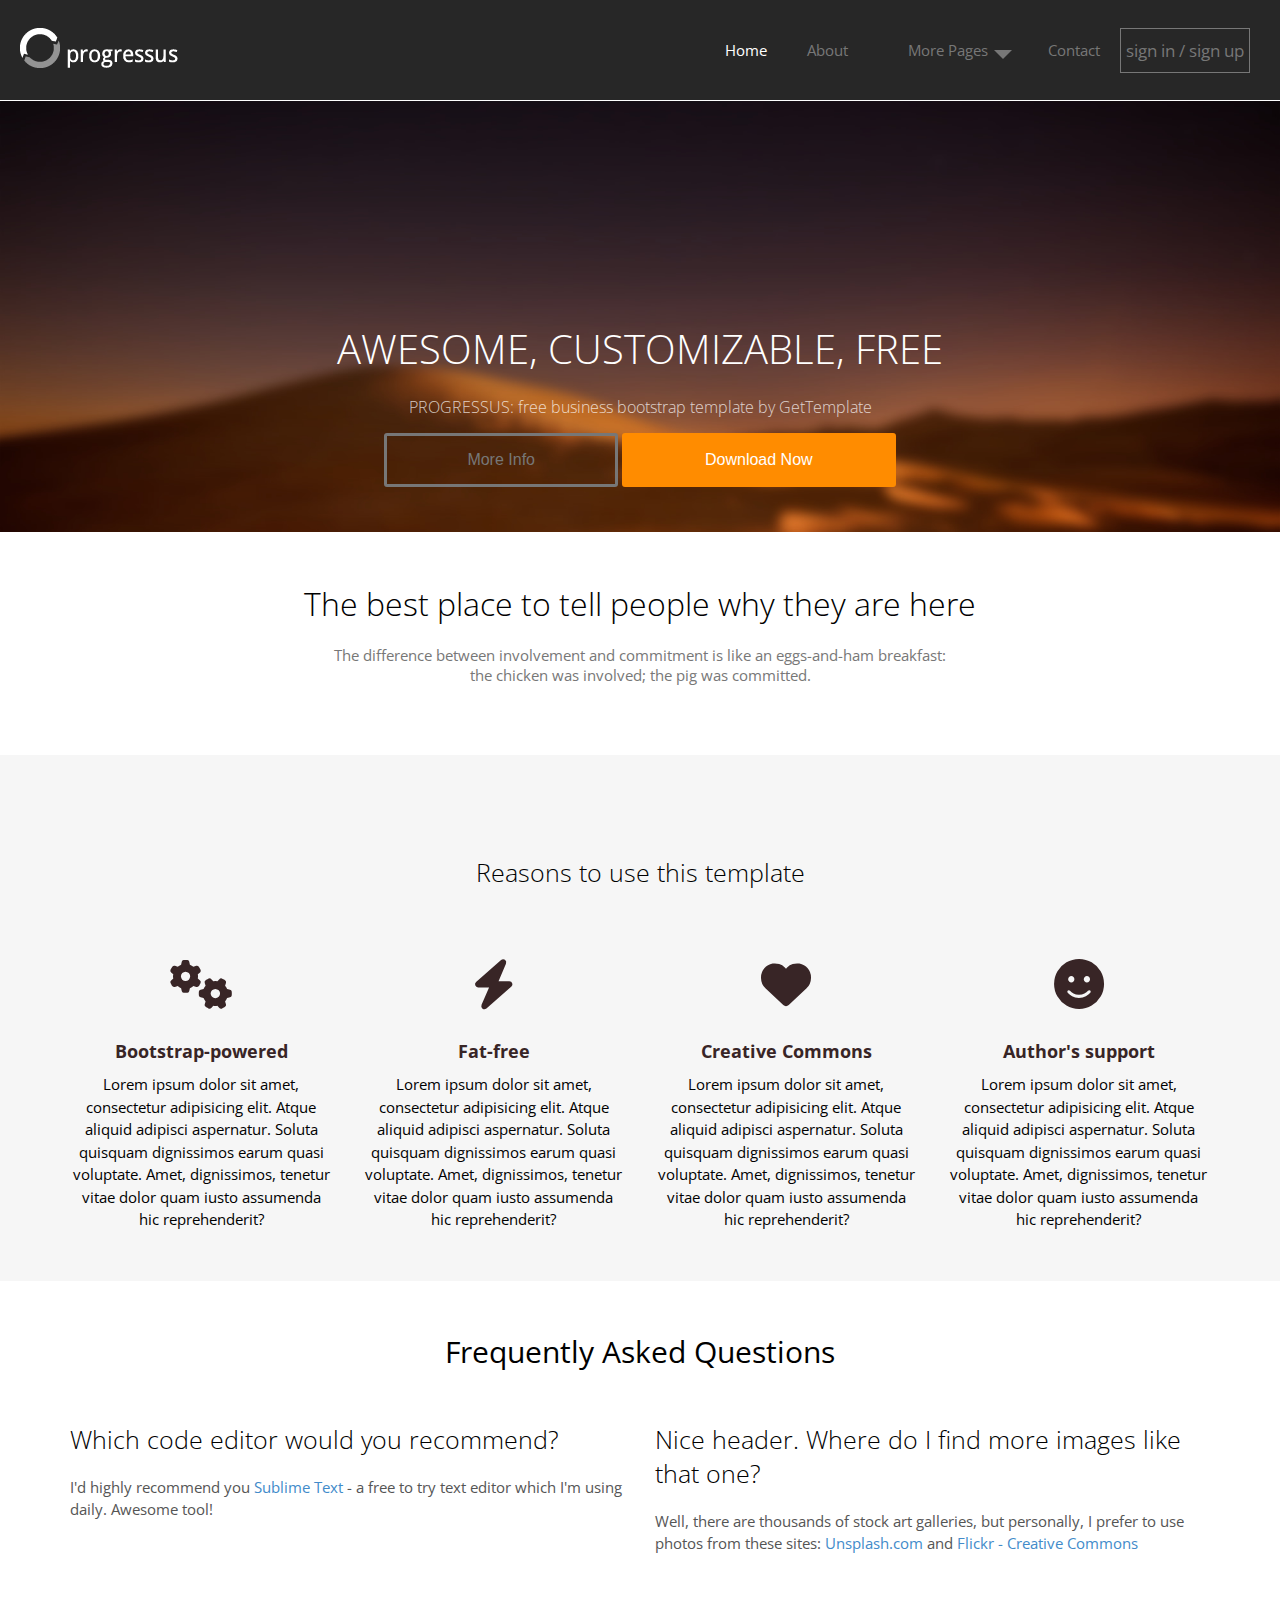
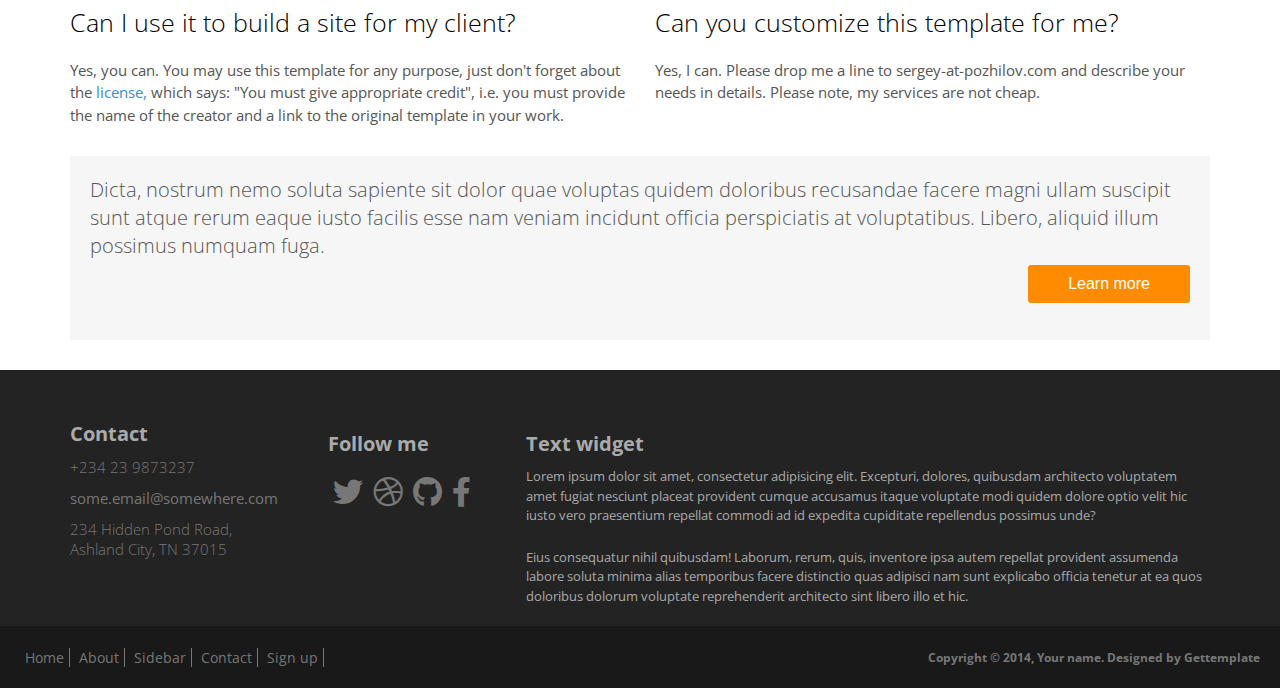
==== index.html @ 1c2b5998 "Add files via upload" ====
<!DOCTYPE html>
<html lang="en">
  <head>
    <meta charset="UTF-8" />
    <meta http-equiv="X-UA-Compatible" content="IE=edge" />
    <meta name="viewport" content="width=device-width, initial-scale=1.0" />
    <title>Progressus</title>
    <!-- css file  -->
    <link rel="stylesheet" href="css/style.css" />
    <!-- google fonts  -->
    <link rel="preconnect" href="https://fonts.googleapis.com" />
    <link rel="preconnect" href="https://fonts.gstatic.com" crossorigin />
    <link
      href="https://fonts.googleapis.com/css2?family=Montserrat:ital,wght@0,100;0,200;0,300;0,400;0,500;0,600;0,700;0,800;0,900;1,100;1,200;1,300;1,400;1,500;1,600;1,700;1,800;1,900&family=Open+Sans:ital,wght@0,300;0,400;0,500;0,600;0,700;0,800;1,300;1,400;1,500;1,600;1,700;1,800&display=swap"
      rel="stylesheet"
    />
    <!-- normalize css  -->
    <link rel="stylesheet" href="css/normaliz.css.txt" />
    <!-- all css  -->
    <link rel="stylesheet" href="css/all.css" />
    <!-- cdnj font awesome  -->
    <link
      rel="stylesheet"
      href="https://cdnjs.cloudflare.com/ajax/libs/font-awesome/6.1.2/css/all.min.css"
      integrity="sha512-1sCRPdkRXhBV2PBLUdRb4tMg1w2YPf37qatUFeS7zlBy7jJI8Lf4VHwWfZZfpXtYSLy85pkm9GaYVYMfw5BC1A=="
      crossorigin="anonymous"
      referrerpolicy="no-referrer"
    />
    <!-- icon  -->
    <link rel="apple-touch-icon" href="images/gt_favicon.png" />
    <link rel="icon" href="images/gt_favicon.png" />
  </head>
  <body>
    <!-- ________________ start header ________________ -->
    <header>
      <nav>
        <a href="index.html">
          <img src="images/logo.png" alt="logo" />
        </a>
        <label for="check">
          <span class="button">
            <span></span>
            <span></span>
            <span></span>
          </span>
        </label>
        <input type="checkbox" name="check" id="check" />
        <ul>
          <a href="index.html" class="active">Home</a>
          <a href="About.html">About</a>
          <div class="More-page">
            <a href="#">More Pages</a>
            <ul class="ul">
              <a href="Left-sidebar.html">Left Sidebar</a>
              <a href="Right-sidebar.html">right sidebar</a>
            </ul>
          </div>
          <a href="Contact.html">Contact</a>
          <a href="Sign-in.html" class="main">sign in / sign up</a>
        </ul>
      </nav>
    </header>
    <!-- ________________ end header ________________ -->
    <!-- ________________ Start landing ________________ -->
    <div class="landing">
      <div class="contenar">
        <div class="text">
          <p>AWESOME, CUSTOMIZABLE, FREE</p>
          <p>PROGRESSUS: free business bootstrap template by GetTemplate</p>
          <div class="buttons">
            <button>More Info</button>
            <button>Download Now</button>
          </div>
        </div>
      </div>
    </div>
    <!-- ________________ end landing ________________ -->
    <!-- ________________ Start normal text  ________________ -->
    <div class="normal-text">
      <h2>The best place to tell people why they are here</h2>
      <p>
        The difference between involvement and commitment is like an
        eggs-and-ham breakfast:
        <br />
        the chicken was involved; the pig was committed.
      </p>
    </div>
    <!-- ________________ end normal text  ________________ -->
    <!-- ________________ Start fatures  ________________ -->
    <div class="fatuers">
      <div class="title">
        <h3>Reasons to use this template</h3>
      </div>
      <div class="contenar">
        <div class="box">
          <i class="fa-solid fa-gears"></i>
          <h5>Bootstrap-powered</h5>
          <p>
            Lorem ipsum dolor sit amet, consectetur adipisicing elit. Atque
            aliquid adipisci aspernatur. Soluta quisquam dignissimos earum quasi
            voluptate. Amet, dignissimos, tenetur vitae dolor quam iusto
            assumenda hic reprehenderit?
          </p>
        </div>
        <div class="box">
          <i class="fa-solid fa-bolt"></i>
          <h5>Fat-free</h5>
          <p>
            Lorem ipsum dolor sit amet, consectetur adipisicing elit. Atque
            aliquid adipisci aspernatur. Soluta quisquam dignissimos earum quasi
            voluptate. Amet, dignissimos, tenetur vitae dolor quam iusto
            assumenda hic reprehenderit?
          </p>
        </div>
        <div class="box">
          <i class="fa-solid fa-heart"></i>
          <h5>Creative Commons</h5>
          <p>
            Lorem ipsum dolor sit amet, consectetur adipisicing elit. Atque
            aliquid adipisci aspernatur. Soluta quisquam dignissimos earum quasi
            voluptate. Amet, dignissimos, tenetur vitae dolor quam iusto
            assumenda hic reprehenderit?
          </p>
        </div>
        <div class="box">
          <i class="fa-solid fa-face-smile"></i>

          <h5>Author's support</h5>
          <p>
            Lorem ipsum dolor sit amet, consectetur adipisicing elit. Atque
            aliquid adipisci aspernatur. Soluta quisquam dignissimos earum quasi
            voluptate. Amet, dignissimos, tenetur vitae dolor quam iusto
            assumenda hic reprehenderit?
          </p>
        </div>
      </div>
    </div>
    <!-- ________________ End fatures  ________________ -->
    <!-- ________________ Start Questions ________________ -->
    <div class="Questions">
      <div class="title">
        <h3>Frequently Asked Questions</h3>
      </div>
      <div class="contenar">
        <div class="box">
          <h2>Which code editor would you recommend?</h2>
          <p>
            I'd highly recommend you <span>Sublime Text</span> - a free to try
            text editor which I'm using daily. Awesome tool!
          </p>
        </div>
        <div class="box">
          <h2>Nice header. Where do I find more images like that one?</h2>
          <p>
            Well, there are thousands of stock art galleries, but personally, I
            prefer to use photos from these sites: <span>Unsplash.com</span> and
            <span>Flickr - Creative Commons</span>
          </p>
        </div>
        <div class="box">
          <h2>Can I use it to build a site for my client?</h2>
          <p>
            Yes, you can. You may use this template for any purpose, just don't
            forget about the <span>license,</span> which says: "You must give
            appropriate credit", i.e. you must provide the name of the creator
            and a link to the original template in your work.
          </p>
        </div>
        <div class="box">
          <h2>Can you customize this template for me?</h2>
          <p>
            Yes, I can. Please drop me a line to sergey-at-pozhilov.com and
            describe your needs in details. Please note, my services are not
            cheap.
          </p>
        </div>
      </div>
    </div>
    <!-- ________________ End Questions ________________ -->
    <!-- ________________ Start more-info ________________ -->
    <div class="more-info">
      <div class="contenar">
        <div class="up-p">
          <p>
            Dicta, nostrum nemo soluta sapiente sit dolor quae voluptas quidem
            doloribus recusandae facere magni ullam suscipit sunt atque rerum
            eaque iusto facilis esse nam veniam incidunt officia perspiciatis at
            voluptatibus. Libero, aliquid illum possimus numquam fuga.
          </p>
          <button>Learn more</button>
        </div>
      </div>
    </div>
    <!-- ________________ End more-info ________________ -->
    <!-- ________________ Start footer ________________ -->
    <footer>
        <div class="contenar">
            <div class="box box-one">
                <h5>Contact</h5>
            <h6>+234 23 9873237</h6>
            <a herf="mailto:some.email@somewhere.com">some.email@somewhere.com</a>
            <h6>234 Hidden Pond Road, Ashland City, TN 37015</h6>
            </div>
<div class="box-two box">
    <h6>Follow me</h6>
<div class="icon">
    <i class="fa-brands fa-twitter"></i>
    <i class="fa-brands fa-dribbble"></i>
    <i class="fa-brands fa-github"></i>
    <i class="fa-brands fa-facebook-f"></i>
</div>
</div>
<div class="box-three box">
    <h6>

        Text widget</h6>
    <p>Lorem ipsum dolor sit amet, consectetur adipisicing elit. Excepturi, dolores, quibusdam architecto voluptatem amet fugiat nesciunt placeat provident cumque accusamus itaque voluptate modi quidem dolore optio velit hic iusto vero praesentium repellat commodi ad id expedita cupiditate repellendus possimus unde?
    </p>
    <br>
    <p>Eius consequatur nihil quibusdam! Laborum, rerum, quis, inventore ipsa autem repellat provident assumenda labore soluta minima alias temporibus facere distinctio quas adipisci nam sunt explicabo officia tenetur at ea quos doloribus dolorum voluptate reprehenderit architecto sint libero illo et hic.
    </p>
</div>
        </div>
        <div class="copyright">
            <div class="box-one">
                <a href="index.html">Home</a>
                <a href="About.html">About</a>
                <a href="Left-sidebar.html">Sidebar</a>
                <a href="Contact.html">Contact</a>
                <a href="Sign-up">Sign up</a>
            </div>
            <div class="box-two">
                <h6>Copyright © 2014, Your name. Designed by <a href="http://gettemplate.com/">Gettemplate</a></h6>
            </div>
        </div>
    </footer>
    <!-- ________________ End footer ________________ -->
  </body>
</html>
---- css/style.css ----
body {
  font-family: "Open Sans", sans-serif;
}
* {
  padding: 0%;
  margin: 0%;
  box-sizing: border-box;
  outline: none;
  list-style: none;
}
:root {
  --main-color: #ff8c00;
  --main-border-color: #101010;
  --secand-color: #382526;
  --threrd-color: #428bca;
  --overlay-color: rgba(255, 255, 255, 0.75);
  --main-font-weight: 500;
  --main-font-size: 24px;
  --main-transition: all 0.4s ease-in;
}
.contenar {
  margin-left: auto;
  margin-right: auto;
  padding-left: 15px;
  padding-right: 15px;
}

/* small screen  */
@media (min-width: 768px) {
  .contenar {
    width: 750px;
  }
}

/* Medium screen  */
@media (min-width: 992px) {
  .contenar {
    width: 970px;
  }
}

/* larg screen  */
@media (min-width: 1200px) {
  .contenar {
    width: 1170px;
  }
}
/* =============== Start header =============== */
header {
  background: rgba(0, 0, 0, 0.849);
  width: 100%;
  border-bottom: 1px solid #777;
  transition: var(--main-transition);
  
}
header:hover {
  border-color: white;
}
header nav {
  display: flex;
  justify-content: space-between;
  align-items: center;
  padding: 10px 20px;
}
header nav ul {
  padding: 10px;
  display: flex;
  align-items: center;
}
header nav ul a,
header nav .More-page {
  padding: 20px;
  color: #777;
  text-decoration: none;
  font-size: 15px;
  transition: var(--main-transition);
  white-space: nowrap;
}
header nav .More-page {
  position: relative;
}
header nav .More-page:hover::before {
  border-top-color: white;
}
header nav .More-page::before {
  content: "";
  position: absolute;
  top: 50%;
  right: 16px;
  border-color: #777 transparent transparent transparent;
  border-style: solid;
  border-width: 9px;
  transition: var(--main-transition);
}
header nav ul a.active {
  color: white;
}
header nav ul a.main {
  font-size: 17px;
  border: 1px solid #777;
  padding: 10px 5px;
}
header nav ul a.main:hover {
  border-color: white;
}
header nav ul a:hover {
  color: white;
}

header nav ul .More-page ul a {
  padding: 5px;
  display: block;
}
header nav ul .More-page ul {
  position: absolute;
  background-color: var(--main-border-color);
  color: white;
  top: 80%;
  padding: 5px 35px 5px 5px;
  border: 1px solid #777;
  transition: var(--main-transition);
  display: none;
}
header nav ul .More-page ul:hover {
  border-color: white;
}
header nav .More-page:hover > ul {
  display: block;
}

header nav label .button {
  width: 25px;
  height: 3px;
  background-color: white;
}
header nav label .button span {
  display: flex;
  flex-wrap: wrap;
  background-color: white;
  margin-bottom: 5px;
  width: 25px;
  height: 2px;
}
header nav input {
  display: none;
}
@media (min-width: 768px) {
  header nav .button {
    display: none;
  }
}
@media (max-width: 767px) {
  header nav ul {
    display: none;
  }
  header nav #check:checked + ul {
    display: flex;
    flex-direction: column;
    position: absolute;
    background-color: black;
    top: 64px;
    left: 0;
    width: 100%;
    text-align: left;
    padding-bottom: 20px;
    transition: var(--main-transition);
  }
}
/* =============== end header =============== */
/* =============== Start landing =============== */
.landing {
  background-image: url(../images/bg_header.jpg);
  width: 100%;
  background-position: center;
  background-size: cover;
}
.landing .contenar {
  display: flex;
  justify-content: center;
  align-items: center;
  padding-top: 200px;
  text-align: center;
  padding-bottom: 40px;
}
.landing .text p:first-child {
  color: white;
  font-size: 40px;
  font-weight: 300;
  margin: 20px 0;
}
.landing .text p:last-of-type {
  color: rgba(255, 255, 255, 0.75);
  margin: 10px 0;
  font-weight: 300;
}
.landing .text .buttons button {
  border: 3px solid #777;
  padding: 15px 80px;
  margin: 5px 0;
  color: white;
  font-size: 16px;
  font-weight: 500;
  transition: var(--main-transition);
  cursor: pointer;
  border-radius: 3px;
}
.landing .text .buttons button:first-of-type {
  background-color: transparent;
  color: #777;
}
.landing .text .buttons button:first-of-type:hover {
  border-color: white;
  color: white;
}
.landing .text .buttons button:last-of-type {
  background-color: var(--main-color);
  border: 3px solid var(--main-color);
}
@media (max-width: 767px) {
  .landing .text p:first-child {
    font-size: 30px;
  }
  .landing .text p:last-of-type {
    font-size: 15px;
  }
  .landing .text .buttons {
    flex-direction: column;
    display: flex;
    align-items: center;
  }
}
/* =============== End landing =============== */
/* =============== Start noraml text =============== */
.normal-text {
  padding: 50px 0;
  text-align: center;
  margin: auto;
}
.normal-text h2 {
  font-weight: 300;
  font-size: 32px;
}
.normal-text p {
  color: #777;
  margin: 20px auto;
  font-size: 15px;
}
@media (max-width: 767px) {
  .normal-text h2 {
    font-size: 25px;
  }
}
/* =============== End noraml text =============== */
/* =============== Start fatuers =============== */
.fatuers {
  padding-top: 50px;
  padding-bottom: 50px;
  background-color: #f6f6f6f6;

  margin-bottom: 40px;
}
.fatuers .title {
  margin: 50px auto;
  text-align: center;
}
.fatuers .title h3 {
  font-weight: 300;
  font-size: 25px;
}
.fatuers .contenar {
  display: grid;
  grid-template-columns: repeat(auto-fill, minmax(260px, 1fr));
  gap: 30px;
}
.fatuers .contenar .box {
  text-align: center;
}
.fatuers .contenar .box i {
  font-size: 50px;
  color: var(--secand-color);
  margin: 20px 0;
}
.fatuers .contenar .box h5 {
  margin: 10px 0;
  font-size: 18px;
  color: var(--secand-color);
}
.fatuers .contenar .box p {
  line-height: 1.5;
  font-size: 15px;
}
/* =============== End fatuers =============== */
/* =============== Start Questions =============== */
.Questions {
  margin-top: 50px;
  margin-bottom: 30px;
}
.Questions .title {
  text-align: center;
  margin: 30px 0;
}
.Questions .title h3 {
  font-size: 30px;
  font-weight: normal;
}
.Questions .contenar {
  display: grid;
  grid-template-columns: repeat(auto-fill, minmax(400px, 1fr));
  gap: 30px;
}
 
.Questions .contenar .box h2 {
  font-size: 25px;
  font-weight: 300;
  margin: 20px 0;
}
.Questions .contenar .box p {
  font-size: 15px;
  color: #555555;
  line-height: 1.5;
}
.Questions .contenar .box p span {
  color: var(--threrd-color);
}
@media (max-width:500px) {
  .Questions .contenar {
    display: flex;
    flex-direction: column;
  }
}
/* =============== End Questions =============== */
/* =============== Start more-info =============== */
.more-info {
  margin: 30px 0;
}
.more-info .contenar .up-p {
  padding: 20px 20px 80px 20px;
  background-color: #f6f6f6f6;
  position: relative;
}
.more-info .contenar .up-p p {
  font-size: 20px;
  font-weight: 200;
  color: #555555;
  line-height: 1.4;
}
.more-info .contenar .up-p button {
  position: absolute;
  margin: 30px;
  right: 20px;
  border: none;
  padding: 10px 40px;
  margin: 5px 0;
  color: white;
  font-size: 16px;
  font-weight: 500;
  background-color: var(--main-color);
  cursor: pointer;
  border-radius: 3px;
}

/* =============== End more-info =============== */
/* =============== Start footer =============== */
footer {
  padding-top: 30px;

  background-color: #232323;
}
footer .contenar {
  display: flex;
  gap: 50px;
  color: white;
}
footer .contenar .box-one {
  padding: 10px 0;
}
footer .contenar .box-one h5 {
  color: #aaa;
  margin: 10px 0;
  font-size: 20px;
}
footer .contenar .box-one h6 {
  margin: 10px 0;
  font-size: 15px;
  color: #777;
  font-weight: 300;
}
footer .contenar .box-one a {
  margin: 10px 0;
  font-size: 15px;
  color: #777;
}
footer .contenar .box-one h6:last-of-type {
  font-size: 15px;
  margin: 10px 0;
}
footer .contenar .box-two {
  padding: 20px 0;
}
footer .contenar .box-two h6 {
  color: #aaa;
  margin: 10px 0;
  font-size: 20px;
}
footer .contenar .box-two .icon {
  display: flex;
}
footer .contenar .box-two .icon i {
  font-size: 30px;
  margin: 10px 5px;
  color: #777;
  transition: var(--main-transition);
  cursor: pointer;
}
footer .contenar .box-two .icon i:hover {
  color: white;
}
footer .contenar .box-three {
  padding: 20px 0;
}
footer .contenar .box-three h6 {
  color: #aaa;
  margin: 10px 0;
  font-size: 20px;
}
footer .contenar .box-three p {
  font-size: 13px;
  color: #aaa;
  line-height: 1.5;
}
footer .copyright {
  background-color: #191919;
  display: flex;
  justify-content: space-between;
  padding-top: 30px;
  align-items: center;
  padding: 20px;
}

footer .copyright .box-one a {
  color: #777;
  text-decoration: none;
  margin-left: 5px;
  font-size: 14px;
  transition: var(--main-transition);
  border-right: 1px solid #777;
  padding-right: 5px;
}
footer .copyright .box-one a:hover,
footer .copyright .box-two h6 a:hover {
  color: white;
  border-color: white;
  text-decoration: underline 1px solid white;
}
footer .copyright .box-two h6 {
  color: #777;
  font-size: 12px;
}
footer .copyright .box-two h6 a {
  color: #777;
  text-decoration: none;
  transition: var(--main-transition);
}
@media (max-width: 991px) {
  footer .contenar {
    flex-direction: column;
  }
  footer .copyright {
    flex-direction: column;
    gap: 20px;
  }
}
/* =============== End footer =============== */
/* =============== Start About =============== */
.About {
  padding-top: 130px;
  margin: 0px 50px;
 display: flex;
 gap: 40px;
}
.About .up-about {
  width: 70%;
}

.About h6 {
  font-size: 17px;
  font-weight: 300;
margin-bottom: 50px;
color: #777;
}
.About h6 a {
text-decoration: none;
color: var(--threrd-color);
transition: var(--main-transition);
}
.About .title {
  margin-bottom: 20px;
border-bottom: 1px solid #aaa;
padding: 10px 0;
}
.About .title h4 {
  font-size: 40px;
  font-weight: 300;
}
.About .box-one h3 {
  margin: 10px 0;
  font-size: 27px;
  font-weight: 300;
}
.About .box-one .up-box {
  display: flex;
  gap: 20px;
}
.About .box-one .up-box .text {
  margin: 20px 0;
  width: 100%;
}
.About .box-one .up-box .text p {
font-size: 15px;
line-height: 1.5;
margin-bottom: 10px;
}
.About .box-one .up-box img {
  width:40%;
  object-fit: cover;
  height: 50%;
}
.About .box h3 {
  margin: 10px 0;
  font-size: 25px;
  font-weight: 300;
}
.About .box p {
  line-height: 1.5;
  font-size: 14px;
  margin-bottom: 20px;
}
.About-right {
   margin-top: 100px;
   margin-bottom: 30px;
}
.About-right h4 {
  font-size: 20px;
  margin: 10px 0;
  font-weight: 300;
}
.About-right .tit-one a {
  margin: 10px 0;
  text-decoration: none;
  color: var(--threrd-color);
  font-size: 14px;
  display: block;
}
.About-right .tit-one p {
font-size: 12px;
color: #aaa;
}
@media (max-width:991px) {
  .About {
    flex-direction: column;
  }
  .About .up-about {
    width: 100%;
  }
}
/* =============== End About =============== */
/* =============== Start left-sidebr =============== */
.Left-sidebar {
padding-top: 130px;
margin-bottom: 30px;
display: flex;
margin: 0 30px 0 30px;
gap: 30px;
}
.Left-sidebar h6 {
  font-size: 17px;
  font-weight: 300;
margin-bottom: 50px;
color: #777;
}
.Left-sidebar h6 a {
text-decoration: none;
color: var(--threrd-color);
transition: var(--main-transition);
}
.Left-sidebar .title {
  margin-bottom: 20px;
padding: 10px 0;
}
.Left-sidebar .left-one h5 {
font-size: 20px;
font-weight: 300;
margin: 10px 0;
color: #777;
}
.Left-sidebar .left-one p:first-of-type {
  font-size: 14px;
  line-height: 1.5;
  word-break: break-all;
}
.Left-sidebar .left-one img { 
width: 100%;
margin-bottom: 10px;
}
.Left-sidebar .left-two {
 
  margin-top: 50px;
}
.Left-sidebar .left-two h1:first-of-type {
  color:#232323;
    border-bottom: 1px solid #aaa;
    padding: 10px 0;
}
.Left-sidebar .left-two h1 {
  font-weight: 300;
  margin: 10px 0;
}
.Left-sidebar .left-two p {
  margin: 20px 0;
line-height: 1.4;
font-size: 14px;
}
@media (max-width:991px) {
  .Left-sidebar {
    flex-direction: column;
  }
}
.Right-sidebar  {
  flex-direction: row-reverse !important;
}
 
/* =============== End left-sidebr =============== */
/* =============== Start contact-us =============== */
.Contact-us {
  padding-top: 130px;
 margin-bottom: 10px;
}
.Contact-us .contenar {
  display: flex;
  gap: 20px;
}
.Contact-us h6 {
  font-size: 17px;
  font-weight: 300;
margin-bottom: 50px;
color: #777;
}
.Contact-us h6 a {
text-decoration: none;
color: var(--threrd-color);
transition: var(--main-transition);
}
.Contact-us .title {
  margin-bottom: 20px;
 padding: 10px 0;
 margin: 0 70px;
}
.Contact-us .contenar .box-one 
  {
  width: 70%;
}
.Contact-us .contenar .box-two {
  width: 30%;
}
.Contact-us .contenar .box-one h1 {
  font-weight: 300;
  margin: 10px 0;
}
.Contact-us .contenar .box-one p {
  margin-bottom: 20px;
  line-height: 1.4;
}
.Contact-us .contenar .box-one .up-input {
  display: flex;
  gap: 10px;
  margin: 30px 0;
}
.Contact-us .contenar .box-one .up-input input {
  width:300px;
  border: 1px solid #ccc;
  padding: 10px 20px;
  border-radius: 5px;
}
.Contact-us .contenar .box-one textarea {
  width: 100%;
  height: 150px;
  resize: none;
  border: 1px solid #ccc;
  padding: 0 20px;
  border-radius: 5px;
}
.Contact-us .contenar .checked {
margin: 20px 0;
}
.Contact-us .contenar .up-checked {
  display: flex;
  justify-content: space-between;
  align-items: center;
} 
.Contact-us .contenar .checked input {
  margin-right: 5px;
}
.Contact-us .contenar .box-one .up-input input:focus {
  border-color: #66afe9;
  outline: 0;
   box-shadow: inset 0 1px 1px rgb(0 0 0 / 8%), 0 0 8px rgb(102 175 233 / 60%);
}
.Contact-us .contenar .checked label {
  color: #777777;
  font-size: 15px;
  font-weight: bold;
}
.Contact-us .contenar .up-checked button {
  border: none;
  background-color: var(--main-color);
  color: white;
  padding: 13px 40px;
  font-weight: bold;
  cursor: pointer;
}
.Contact-us .contenar .box-two h5 {
font-size: 17px;
margin: 5px 0;
}
@media (max-width:991px) {
  .Contact-us .contenar {
    flex-direction: column !important;
  }
  .Contact-us .contenar .box-one ,
  .Contact-us .contenar .box-two {
    width: 100%;
  }
  .Contact-us .contenar .box-one .up-input {
    display: block;
    gap: 30px;
  }
  .Contact-us .contenar .box-one .up-input input {
    width: 100%;
    margin-bottom: 10px;
  }
  .Contact-us .contenar .up-checked {
    display: block;
  }
}

/* =============== End contact-us =============== */
/* =============== Start sign in =============== */
.Sign-in {
  width: 100%;
}
.Sign-in h6 {
  font-size: 15px;
  font-weight: 300;
margin-bottom: 50px;
color: #777;
}
.Sign-in h6 a {
  text-decoration: none;
color: var(--threrd-color) !important;
transition: var(--main-transition);
}
.Sign-in .title h1 {
  font-weight: 300;
  border-bottom: 1px solid rgba(204, 204, 204, 0.527);
  padding: 10px 0;
}
.Sign-in .title {
 padding: 20px;
 }
 .Sign-in .form {
   margin:50px auto;
   width: 40%;
 
   border: 1px solid #ccc;
   padding: 30px 10px;
 }
 .Sign-in .form h3 {
font-weight: 300;
font-size: 25px;
margin: 10px 0;
text-align: center;
 }
 .Sign-in .form p {
  margin: 10px 0;
  line-height: 1.4;
  font-size: 14px;
  text-align: center;
 }
 .Sign-in .form input {
  width: 100%;
  margin: 20px 0;
 padding: 7px;
 border: 1px solid #ccc;
 border-radius: 5px;
 }
 .Sign-in .form label {
  font-weight: bold;
  font-size: 15px;
  color: #777777;
 }
 .Sign-in .for {
  margin: 10px 0;
  display: flex;
  justify-content: space-between;
 }
 .Sign-in .for a {
  color: var(--threrd-color);
  text-decoration: none;
  font-weight: bold;

 }
  .Sign-in .for button {
    border: none;
    background-color: var(--main-color);
    padding: 10px 40px;
    color: white;
  }
  @media (max-width:991px) {
    .Sign-in .form {
      width: 80%;
       
    }
  }
/* =============== End sign in =============== */
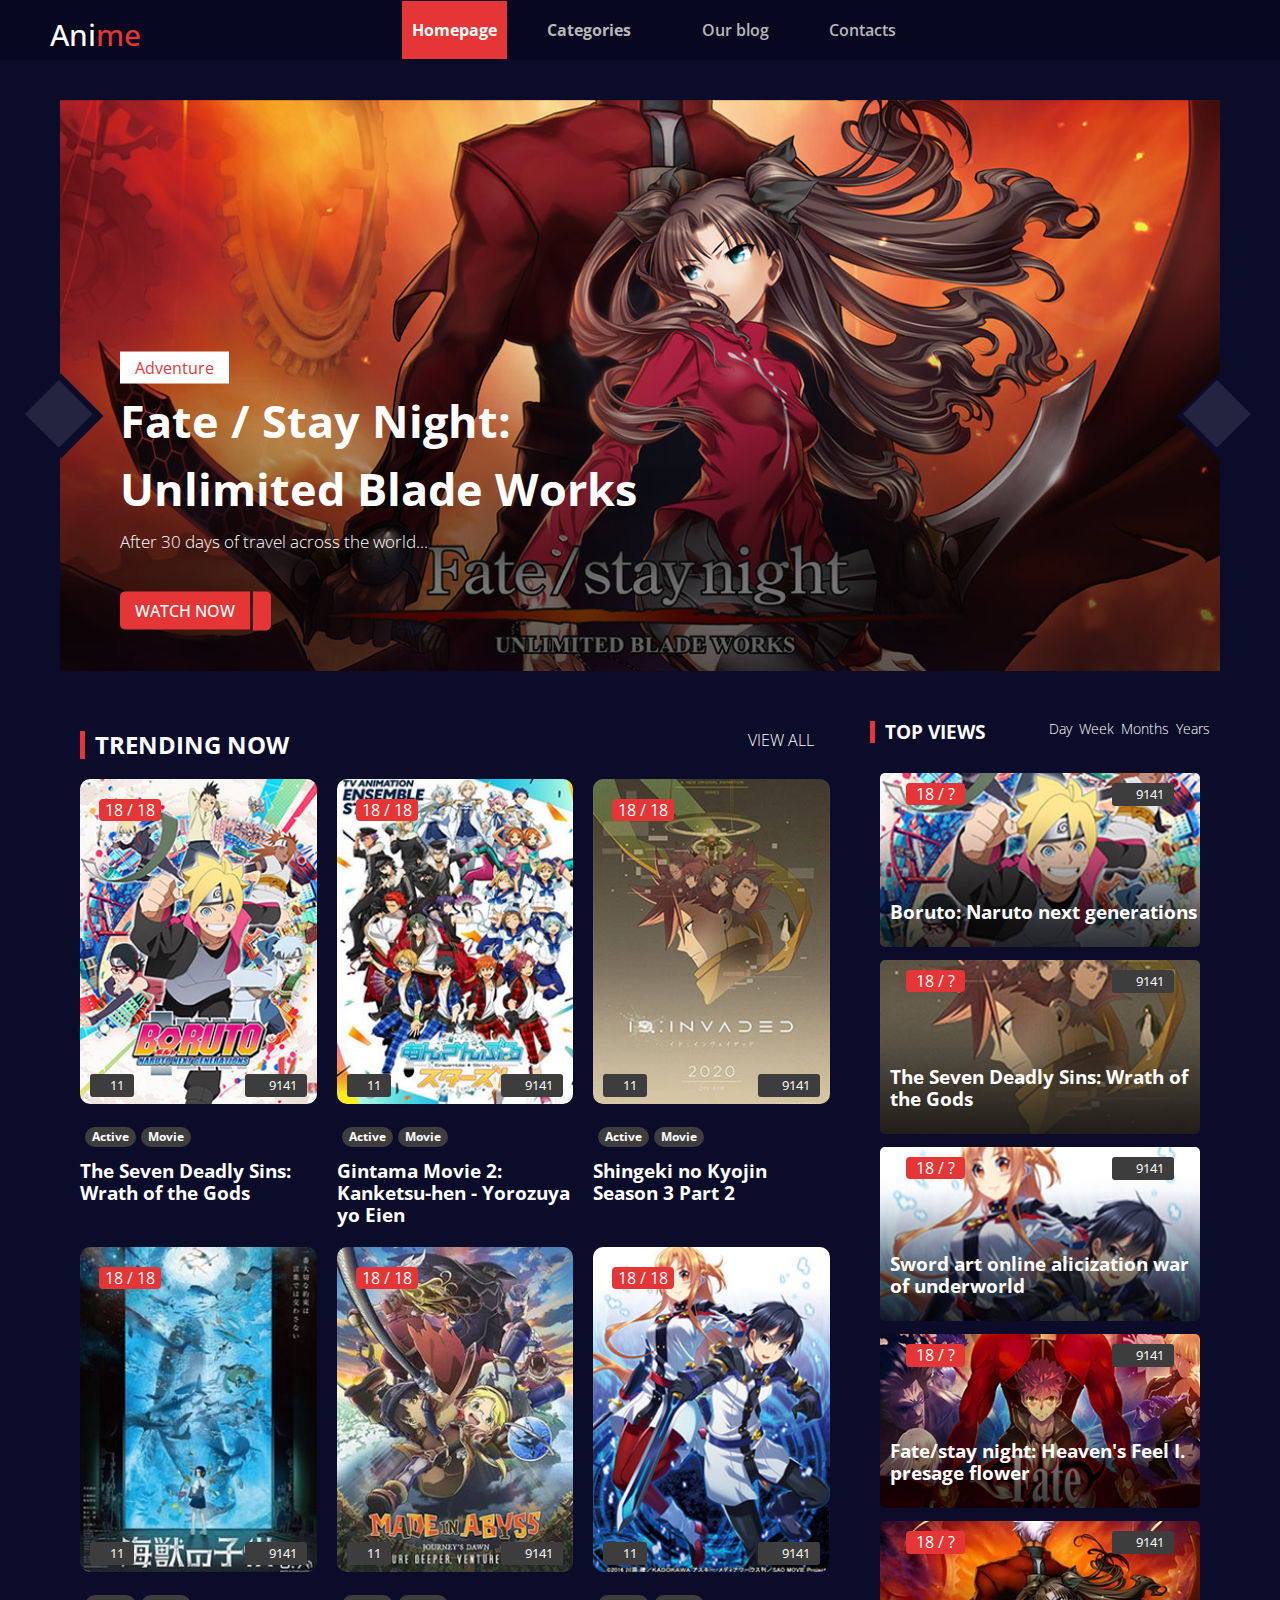
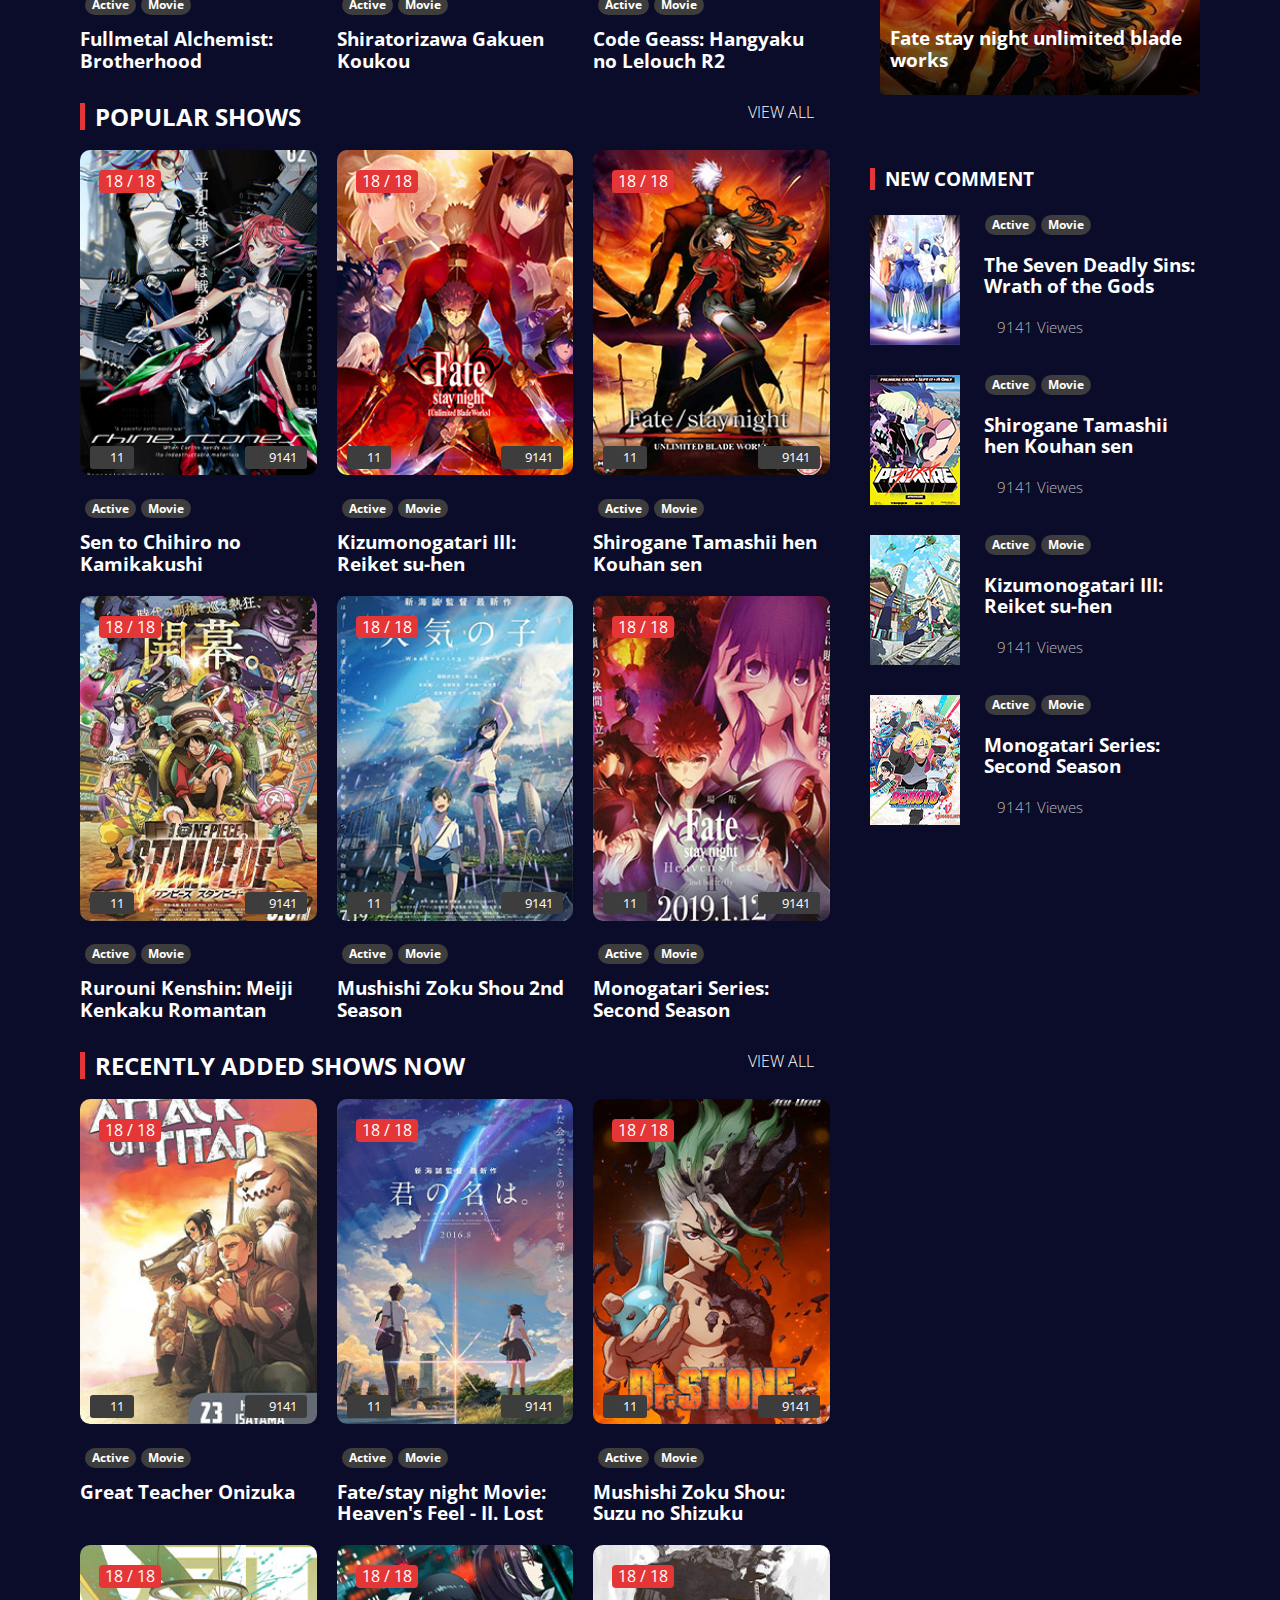
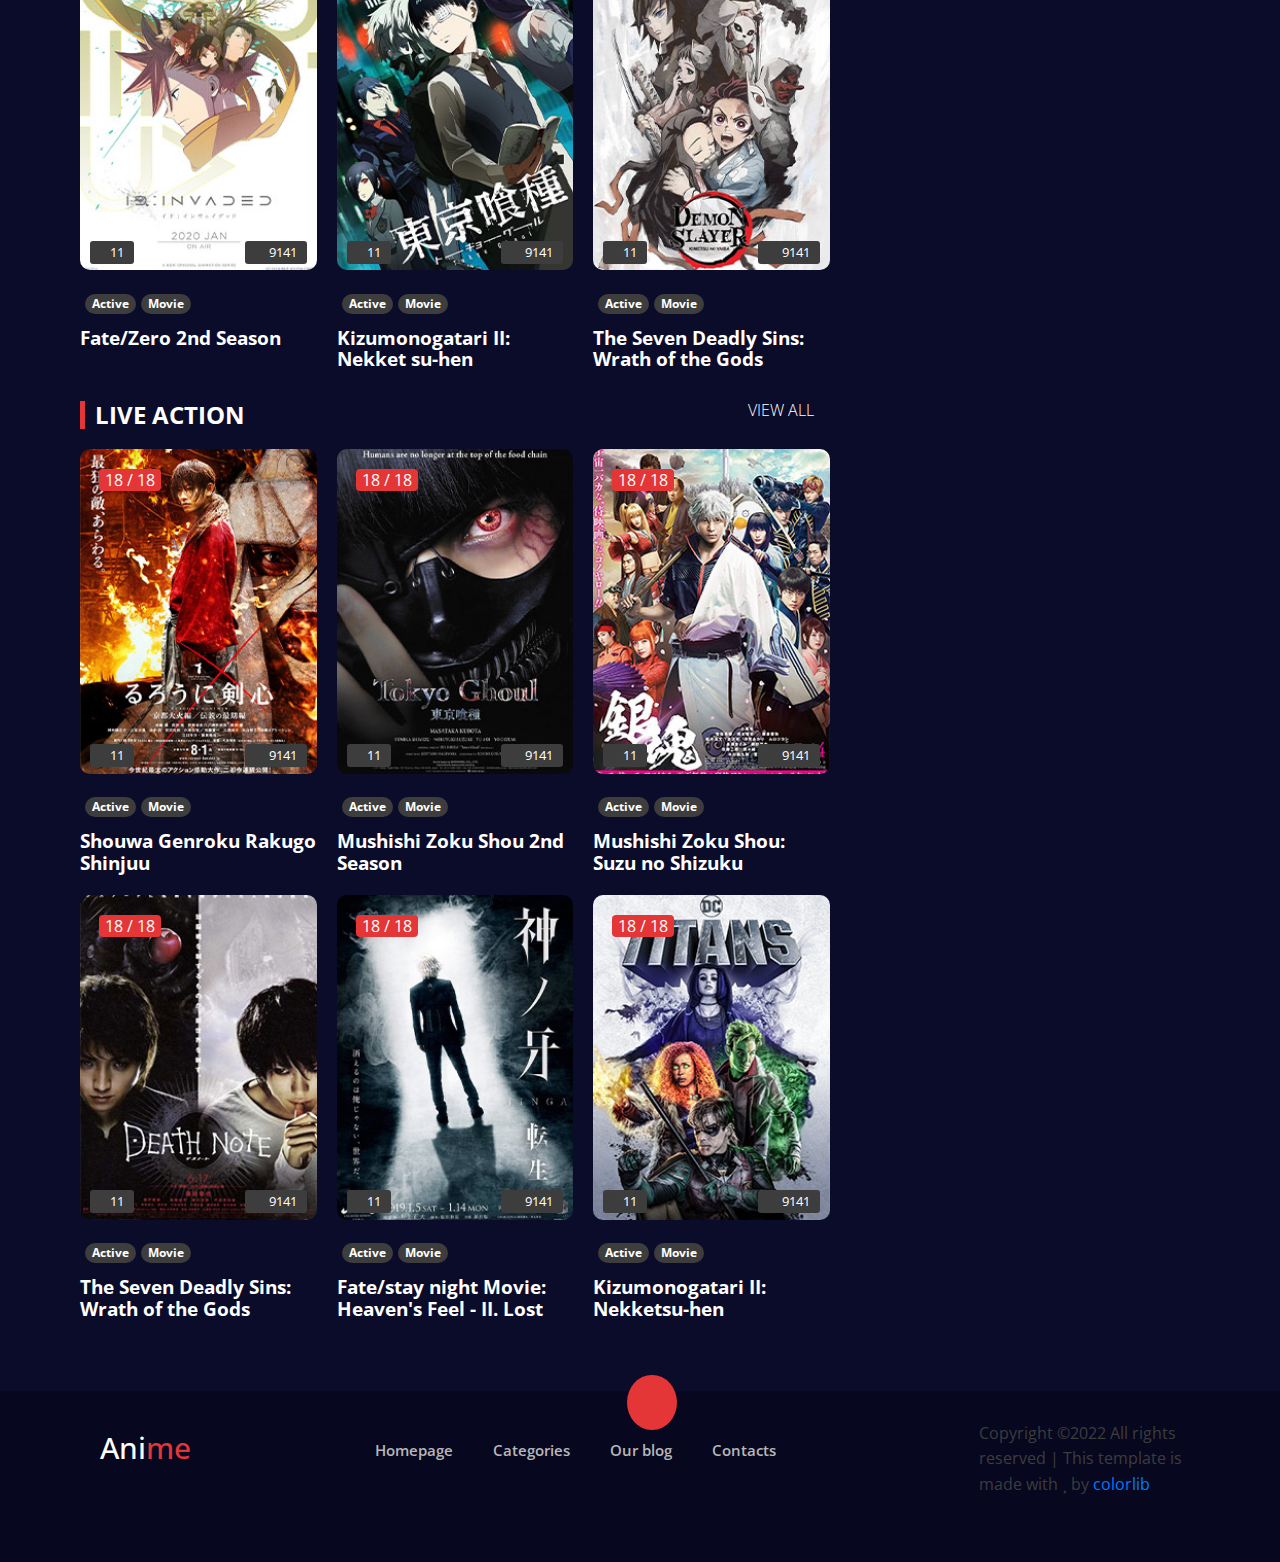
==== commit 74ca1579: "Add files via upload" ====
--- a/index.html
+++ b/index.html
@@ -4,21 +4,21 @@
     <meta charset="UTF-8" />
     <meta http-equiv="X-UA-Compatible" content="IE=edge" />
     <meta name="viewport" content="width=device-width, initial-scale=1.0" />
-    <title>Progressus</title>
+    <title>Anime | Template</title>
     <!-- css file  -->
     <link rel="stylesheet" href="css/style.css" />
+    <!-- normaliz css  -->
+    <link rel="stylesheet" href="css/normaliz.css" />
+    <!-- all css  -->
+    <link rel="stylesheet" href="css/all.min.css" />
     <!-- google fonts  -->
     <link rel="preconnect" href="https://fonts.googleapis.com" />
     <link rel="preconnect" href="https://fonts.gstatic.com" crossorigin />
     <link
-      href="https://fonts.googleapis.com/css2?family=Montserrat:ital,wght@0,100;0,200;0,300;0,400;0,500;0,600;0,700;0,800;0,900;1,100;1,200;1,300;1,400;1,500;1,600;1,700;1,800;1,900&family=Open+Sans:ital,wght@0,300;0,400;0,500;0,600;0,700;0,800;1,300;1,400;1,500;1,600;1,700;1,800&display=swap"
+      href="https://fonts.googleapis.com/css2?family=Montserrat:ital,wght@0,100;0,200;0,300;0,400;0,500;0,600;0,700;0,800;0,900;1,100;1,200;1,300;1,400;1,500;1,600;1,700;1,800;1,900&family=Mulish:ital,wght@0,200;0,300;0,400;0,500;0,600;0,700;0,800;0,900;1,200;1,300;1,400;1,500;1,600;1,700;1,800;1,900&family=Open+Sans:ital,wght@0,300;0,400;0,500;0,600;0,700;0,800;1,300;1,400;1,500;1,600;1,700;1,800&display=swap"
       rel="stylesheet"
     />
-    <!-- normalize css  -->
-    <link rel="stylesheet" href="css/normaliz.css.txt" />
-    <!-- all css  -->
-    <link rel="stylesheet" href="css/all.css" />
-    <!-- cdnj font awesome  -->
+    <!-- cdnjs  -->
     <link
       rel="stylesheet"
       href="https://cdnjs.cloudflare.com/ajax/libs/font-awesome/6.1.2/css/all.min.css"
@@ -26,214 +26,595 @@
       crossorigin="anonymous"
       referrerpolicy="no-referrer"
     />
-    <!-- icon  -->
-    <link rel="apple-touch-icon" href="images/gt_favicon.png" />
-    <link rel="icon" href="images/gt_favicon.png" />
   </head>
   <body>
-    <!-- ________________ start header ________________ -->
-    <header>
+    <!-- ____________________ Start header ____________________ -->
+    <header id="up">
       <nav>
-        <a href="index.html">
-          <img src="images/logo.png" alt="logo" />
-        </a>
-        <label for="check">
-          <span class="button">
-            <span></span>
-            <span></span>
-            <span></span>
-          </span>
-        </label>
+        <a href="index.html" class="logo">Ani<span>me</span></a>
         <input type="checkbox" name="check" id="check" />
-        <ul>
-          <a href="index.html" class="active">Home</a>
-          <a href="About.html">About</a>
-          <div class="More-page">
-            <a href="#">More Pages</a>
-            <ul class="ul">
-              <a href="Left-sidebar.html">Left Sidebar</a>
-              <a href="Right-sidebar.html">right sidebar</a>
+        <ul class="main">
+          <li class="active">
+            <a href="index.html" class="active">Homepage</a>
+          </li>
+          <li class="sup-li">
+            <label class="sup" for="check-two"
+              >Categories <i class="fa-solid fa-angle-down"></i>
+            </label>
+            <input type="checkbox" name id="check-two" />
+            <ul class="sup-ul">
+              <li><a href="Categories.html">Categories</a></li>
+              <li><a href="Anime-Details.html">Anime Details</a></li>
+              <li><a href="Anime-Watching.html">Anime Watching</a></li>
+              <li><a href="blog.html">Blog details</a></li>
+              <li><a href="sign-up.html">Sign up</a></li>
+              <li><a href="login.html">Login</a></li>
             </ul>
+          </li>
+          <li><a href="Our-blog.html">Our blog</a></li>
+          <li><a href="Contacts.html">Contacts</a></li>
+        </ul>
+        <div class="icon">
+          <div class="up">
+            <a href="log-in.html"
+              ><i class="fa-solid fa-magnifying-glass"></i
+            ></a>
+            <i class="fa-solid fa-arrow-right-to-bracket"></i>
           </div>
-          <a href="Contact.html">Contact</a>
-          <a href="Sign-in.html" class="main">sign in / sign up</a>
-        </ul>
+          <label for="check">
+            <div class="up-span">
+              <span></span>
+              <span></span>
+              <span></span>
+            </div>
+            MENU
+          </label>
+        </div>
       </nav>
     </header>
-    <!-- ________________ end header ________________ -->
-    <!-- ________________ Start landing ________________ -->
+    <!-- ____________________ End header ____________________ -->
+    <!-- ____________________ Start landing ____________________ -->
     <div class="landing">
+      <div class="text">
+        <div class="contenar-text">
+          <div class="info">
+            <span>Adventure</span>
+            <h1>
+              Fate / Stay Night:
+              <br />
+              Unlimited Blade Works
+            </h1>
+            <h4>After 30 days of travel across the world...</h4>
+            <button>
+              WATCH NOW
+
+              <i class="fa-solid fa-arrow-right"></i>
+            </button>
+          </div>
+        </div>
+      </div>
+      <button class="button-one button">
+        <i class="fa-solid fa-angle-right"></i>
+      </button>
+      <button class="button-one button-two">
+        <i class="fa-solid fa-angle-left"></i>
+      </button>
+    </div>
+    <!-- ____________________ End landing ____________________ -->
+    <!-- ____________________ Start section ____________________ -->
+    <div class="Products">
       <div class="contenar">
-        <div class="text">
-          <p>AWESOME, CUSTOMIZABLE, FREE</p>
-          <p>PROGRESSUS: free business bootstrap template by GetTemplate</p>
-          <div class="buttons">
-            <button>More Info</button>
-            <button>Download Now</button>
+        <div class="contenar-box">
+          <div class="box-one box">
+            <div class="title">
+              <h2>TRENDING NOW</h2>
+              <a href="">VIEW ALL <i class="fa-solid fa-arrow-right"></i> </a>
+            </div>
+            <div class="contenar-main-box">
+              <div class="sup-box">
+                <div class="up-img">
+                  <img src="img/trending/trend-1.jpg" alt="" />
+                  <span>18 / 18</span>
+                  <span><i class="fa fa-comments"></i>11</span>
+                  <span><i class="fa fa-eye"></i>9141</span>
+                </div>
+
+                <div class="up-info">
+                  <h5>Active</h5>
+                  <h5>Movie</h5>
+                </div>
+                <a href="">The Seven Deadly Sins: Wrath of the Gods</a>
+              </div>
+              <div class="sup-box">
+                <div class="up-img">
+                  <img src="img/trending/trend-2.jpg" alt="" />
+                  <span>18 / 18</span>
+                  <span><i class="fa fa-comments"></i>11</span>
+                  <span><i class="fa fa-eye"></i>9141</span>
+                </div>
+
+                <div class="up-info">
+                  <h5>Active</h5>
+                  <h5>Movie</h5>
+                </div>
+                <a href="">Gintama Movie 2: Kanketsu-hen - Yorozuya yo Eien </a>
+              </div>
+              <div class="sup-box">
+                <div class="up-img">
+                  <img src="img/trending/trend-3.jpg" alt="" />
+                  <span>18 / 18</span>
+                  <span><i class="fa fa-comments"></i>11</span>
+                  <span><i class="fa fa-eye"></i>9141</span>
+                </div>
+
+                <div class="up-info">
+                  <h5>Active</h5>
+                  <h5>Movie</h5>
+                </div>
+                <a href="">Shingeki no Kyojin Season 3 Part 2 </a>
+              </div>
+              <div class="sup-box">
+                <div class="up-img">
+                  <img src="img/trending/trend-4.jpg" alt="" />
+                  <span>18 / 18</span>
+                  <span><i class="fa fa-comments"></i>11</span>
+                  <span><i class="fa fa-eye"></i>9141</span>
+                </div>
+
+                <div class="up-info">
+                  <h5>Active</h5>
+                  <h5>Movie</h5>
+                </div>
+                <a href="">Fullmetal Alchemist: Brotherhood </a>
+              </div>
+              <div class="sup-box">
+                <div class="up-img">
+                  <img src="img/trending/trend-5.jpg" alt="" />
+                  <span>18 / 18</span>
+                  <span><i class="fa fa-comments"></i>11</span>
+                  <span><i class="fa fa-eye"></i>9141</span>
+                </div>
+
+                <div class="up-info">
+                  <h5>Active</h5>
+                  <h5>Movie</h5>
+                </div>
+                <a href="">Shiratorizawa Gakuen Koukou </a>
+              </div>
+              <div class="sup-box">
+                <div class="up-img">
+                  <img src="img/trending/trend-6.jpg" alt="" />
+                  <span>18 / 18</span>
+                  <span><i class="fa fa-comments"></i>11</span>
+                  <span><i class="fa fa-eye"></i>9141</span>
+                </div>
+
+                <div class="up-info">
+                  <h5>Active</h5>
+                  <h5>Movie</h5>
+                </div>
+                <a href="">Code Geass: Hangyaku no Lelouch R2 </a>
+              </div>
+            </div>
+          </div>
+          <div class="box-one box">
+            <div class="title">
+              <h2>POPULAR SHOWS</h2>
+              <a href="">VIEW ALL <i class="fa-solid fa-arrow-right"></i> </a>
+            </div>
+            <div class="contenar-main-box">
+              <div class="sup-box">
+                <div class="up-img">
+                  <img src="img/popular/popular-1.jpg" alt="" />
+                  <span>18 / 18</span>
+                  <span><i class="fa fa-comments"></i>11</span>
+                  <span><i class="fa fa-eye"></i>9141</span>
+                </div>
+
+                <div class="up-info">
+                  <h5>Active</h5>
+                  <h5>Movie</h5>
+                </div>
+                <a href="">Sen to Chihiro no Kamikakushi </a>
+              </div>
+              <div class="sup-box">
+                <div class="up-img">
+                  <img src="img/popular/popular-2.jpg" alt="" />
+                  <span>18 / 18</span>
+
+                  <span><i class="fa fa-comments"></i>11</span>
+                  <span><i class="fa fa-eye"></i>9141</span>
+                </div>
+
+                <div class="up-info">
+                  <h5>Active</h5>
+                  <h5>Movie</h5>
+                </div>
+                <a href="">Kizumonogatari III: Reiket su-hen </a>
+              </div>
+              <div class="sup-box">
+                <div class="up-img">
+                  <img src="img/popular/popular-3.jpg" alt="" />
+                  <span>18 / 18</span>
+                  <span><i class="fa fa-comments"></i>11</span>
+                  <span><i class="fa fa-eye"></i>9141</span>
+                </div>
+
+                <div class="up-info">
+                  <h5>Active</h5>
+                  <h5>Movie</h5>
+                </div>
+                <a href="">Shirogane Tamashii hen Kouhan sen </a>
+              </div>
+              <div class="sup-box">
+                <div class="up-img">
+                  <img src="img/popular/popular-4.jpg" alt="" />
+                  <span>18 / 18</span>
+                  <span><i class="fa fa-comments"></i>11</span>
+                  <span><i class="fa fa-eye"></i>9141</span>
+                </div>
+
+                <div class="up-info">
+                  <h5>Active</h5>
+                  <h5>Movie</h5>
+                </div>
+                <a href="">Rurouni Kenshin: Meiji Kenkaku Romantan </a>
+              </div>
+              <div class="sup-box">
+                <div class="up-img">
+                  <img src="img/popular/popular-5.jpg" alt="" />
+                  <span>18 / 18</span>
+                  <span><i class="fa fa-comments"></i>11</span>
+                  <span><i class="fa fa-eye"></i>9141</span>
+                </div>
+
+                <div class="up-info">
+                  <h5>Active</h5>
+                  <h5>Movie</h5>
+                </div>
+                <a href="">Mushishi Zoku Shou 2nd Season </a>
+              </div>
+              <div class="sup-box">
+                <div class="up-img">
+                  <img src="img/popular/popular-6.jpg" alt="" />
+                  <span>18 / 18</span>
+                  <span><i class="fa fa-comments"></i>11</span>
+                  <span><i class="fa fa-eye"></i>9141</span>
+                </div>
+
+                <div class="up-info">
+                  <h5>Active</h5>
+                  <h5>Movie</h5>
+                </div>
+                <a href="">Monogatari Series: Second Season </a>
+              </div>
+            </div>
+          </div>
+          <div class="box-one box">
+            <div class="title">
+              <h2>RECENTLY ADDED SHOWS NOW</h2>
+              <a href="">VIEW ALL <i class="fa-solid fa-arrow-right"></i> </a>
+            </div>
+            <div class="contenar-main-box">
+              <div class="sup-box">
+                <div class="up-img">
+                  <img src="img/recent/recent-1.jpg" alt="" />
+                  <span>18 / 18</span>
+                  <span><i class="fa fa-comments"></i>11</span>
+                  <span><i class="fa fa-eye"></i>9141</span>
+                </div>
+
+                <div class="up-info">
+                  <h5>Active</h5>
+                  <h5>Movie</h5>
+                </div>
+                <a href="">Great Teacher Onizuka </a>
+              </div>
+              <div class="sup-box">
+                <div class="up-img">
+                  <img src="img/recent/recent-2.jpg" alt="" />
+                  <span>18 / 18</span>
+
+                  <span><i class="fa fa-comments"></i>11</span>
+                  <span><i class="fa fa-eye"></i>9141</span>
+                </div>
+
+                <div class="up-info">
+                  <h5>Active</h5>
+                  <h5>Movie</h5>
+                </div>
+                <a href="">Fate/stay night Movie: Heaven's Feel - II. Lost </a>
+              </div>
+              <div class="sup-box">
+                <div class="up-img">
+                  <img src="img/recent/recent-3.jpg" alt="" />
+                  <span>18 / 18</span>
+                  <span><i class="fa fa-comments"></i>11</span>
+                  <span><i class="fa fa-eye"></i>9141</span>
+                </div>
+
+                <div class="up-info">
+                  <h5>Active</h5>
+                  <h5>Movie</h5>
+                </div>
+                <a href="">Mushishi Zoku Shou: Suzu no Shizuku </a>
+              </div>
+              <div class="sup-box">
+                <div class="up-img">
+                  <img src="img/recent/recent-4.jpg" alt="" />
+                  <span>18 / 18</span>
+                  <span><i class="fa fa-comments"></i>11</span>
+                  <span><i class="fa fa-eye"></i>9141</span>
+                </div>
+
+                <div class="up-info">
+                  <h5>Active</h5>
+                  <h5>Movie</h5>
+                </div>
+                <a href="">Fate/Zero 2nd Season </a>
+              </div>
+              <div class="sup-box">
+                <div class="up-img">
+                  <img src="img/recent/recent-5.jpg" alt="" />
+                  <span>18 / 18</span>
+                  <span><i class="fa fa-comments"></i>11</span>
+                  <span><i class="fa fa-eye"></i>9141</span>
+                </div>
+
+                <div class="up-info">
+                  <h5>Active</h5>
+                  <h5>Movie</h5>
+                </div>
+                <a href="">Kizumonogatari II: Nekket su-hen </a>
+              </div>
+              <div class="sup-box">
+                <div class="up-img">
+                  <img src="img/recent/recent-6.jpg" alt="" />
+                  <span>18 / 18</span>
+                  <span><i class="fa fa-comments"></i>11</span>
+                  <span><i class="fa fa-eye"></i>9141</span>
+                </div>
+
+                <div class="up-info">
+                  <h5>Active</h5>
+                  <h5>Movie</h5>
+                </div>
+                <a href="">The Seven Deadly Sins: Wrath of the Gods </a>
+              </div>
+            </div>
+          </div>
+          <div class="box-one box">
+            <div class="title">
+              <h2>LIVE ACTION</h2>
+              <a href="">VIEW ALL <i class="fa-solid fa-arrow-right"></i> </a>
+            </div>
+            <div class="contenar-main-box">
+              <div class="sup-box">
+                <div class="up-img">
+                  <img src="img/live/live-1.jpg" alt="" />
+                  <span>18 / 18</span>
+                  <span><i class="fa fa-comments"></i>11</span>
+                  <span><i class="fa fa-eye"></i>9141</span>
+                </div>
+
+                <div class="up-info">
+                  <h5>Active</h5>
+                  <h5>Movie</h5>
+                </div>
+                <a href="">Shouwa Genroku Rakugo Shinjuu </a>
+              </div>
+              <div class="sup-box">
+                <div class="up-img">
+                  <img src="img/live/live-2.jpg" alt="" />
+                  <span>18 / 18</span>
+                  <span><i class="fa fa-comments"></i>11</span>
+                  <span><i class="fa fa-eye"></i>9141</span>
+                </div>
+
+                <div class="up-info">
+                  <h5>Active</h5>
+                  <h5>Movie</h5>
+                </div>
+                <a href="">Mushishi Zoku Shou 2nd Season </a>
+              </div>
+              <div class="sup-box">
+                <div class="up-img">
+                  <img src="img/live/live-3.jpg" alt="" />
+                  <span>18 / 18</span>
+                  <span><i class="fa fa-comments"></i>11</span>
+                  <span><i class="fa fa-eye"></i>9141</span>
+                </div>
+
+                <div class="up-info">
+                  <h5>Active</h5>
+                  <h5>Movie</h5>
+                </div>
+                <a href="">Mushishi Zoku Shou: Suzu no Shizuku </a>
+              </div>
+              <div class="sup-box">
+                <div class="up-img">
+                  <img src="img/live/live-4.jpg" alt="" />
+                  <span>18 / 18</span>
+                  <span><i class="fa fa-comments"></i>11</span>
+                  <span><i class="fa fa-eye"></i>9141</span>
+                </div>
+
+                <div class="up-info">
+                  <h5>Active</h5>
+                  <h5>Movie</h5>
+                </div>
+                <a href="">The Seven Deadly Sins: Wrath of the Gods </a>
+              </div>
+              <div class="sup-box">
+                <div class="up-img">
+                  <img src="img/live/live-5.jpg" alt="" />
+                  <span>18 / 18</span>
+                  <span><i class="fa fa-comments"></i>11</span>
+                  <span><i class="fa fa-eye"></i>9141</span>
+                </div>
+
+                <div class="up-info">
+                  <h5>Active</h5>
+                  <h5>Movie</h5>
+                </div>
+                <a href="">Fate/stay night Movie: Heaven's Feel - II. Lost </a>
+              </div>
+              <div class="sup-box">
+                <div class="up-img">
+                  <img src="img/live/live-6.jpg" alt="" />
+                  <span>18 / 18</span>
+                  <span><i class="fa fa-comments"></i>11</span>
+                  <span><i class="fa fa-eye"></i>9141</span>
+                </div>
+
+                <div class="up-info">
+                  <h5>Active</h5>
+                  <h5>Movie</h5>
+                </div>
+                <a href="">Kizumonogatari II: Nekketsu-hen </a>
+              </div>
+            </div>
+          </div>
+        </div>
+        <div class="side-section">
+          <div class="contenar-side">
+            <div class="text">
+              <h3>TOP VIEWS</h3>
+              <div class="links">
+                <a href="">Day</a>
+                <a href="">Week</a>
+                <a href="">Months</a>
+                <a href="">Years</a>
+              </div>
+            </div>
+            <div class="contenar-box">
+              <div class="sup-box">
+                <div class="up-span">
+                <img src="img/sidebar/tv-1.jpg" alt="" />
+                  <span>18 / ?</span>
+                  <span><i class="fa fa-eye"></i>9141</span>
+                  <a href="">Boruto: Naruto next generations </a>
+                </div>
+              </div>
+              <div class="sup-box">
+                <div class="up-span">
+                  <img src="img/sidebar/tv-2.jpg" alt="" />
+                  <span>18 / ?</span>
+                  <span><i class="fa fa-eye"></i>9141</span>
+                  <a href="">The Seven Deadly Sins: Wrath of the Gods </a>
+                </div>
+              </div>
+              <div class="sup-box">
+                <div class="up-span">
+                  <img src="img/sidebar/tv-3.jpg" alt="" />
+                  <span>18 / ?</span>
+                  <span><i class="fa fa-eye"></i>9141</span>
+                  <a href="">Sword art online alicization war of underworld </a>
+                </div>
+              </div>
+              <div class="sup-box">
+                <div class="up-span">
+                  <img src="img/sidebar/tv-4.jpg" alt="" />
+                  <span>18 / ?</span>
+                  <span><i class="fa fa-eye"></i>9141</span>
+                  <a href="">Fate/stay night: Heaven's Feel I. presage flower </a>
+                </div>
+              </div>
+              <div class="sup-box">
+                <div class="up-span">
+                  <img src="img/sidebar/tv-5.jpg" alt="" />
+                  <span>18 / ?</span>
+                  <span><i class="fa fa-eye"></i>9141</span>
+                  <a href="">Fate stay night unlimited blade works </a>
+                </div>
+              </div>
+            </div>
+            <div class="contenar-commints">
+              <div class="title">
+                <h3>NEW COMMENT</h3>
+              </div>
+              <div class="up-flex">
+                <img src="img/sidebar/comment-1.jpg" alt="" />
+                <div class="info">
+                  <div class="up-info">
+                  <div class="up-sup-title">
+                    <h5>Active</h5>
+                    <h5>Movie</h5>
+                  </div>
+                    <a href="">The Seven Deadly Sins: Wrath of the Gods </a>
+                    <span><i class="fa fa-eye"></i>9141 Viewes</span>
+                  </div>
+                </div>
+              </div>
+              <div class="up-flex">
+                <img src="img/sidebar/comment-2.jpg" alt="" />
+                <div class="info">
+                  <div class="up-info">
+                    <div class="up-sup-title">
+                      <h5>Active</h5>
+                      <h5>Movie</h5>
+                    </div>
+                    <a href="">Shirogane Tamashii hen Kouhan sen </a>
+                    <span><i class="fa fa-eye"></i>9141 Viewes</span>
+                  </div>
+                </div>
+              </div>
+              <div class="up-flex">
+                <img src="img/sidebar/comment-3.jpg" alt="" />
+                <div class="info">
+                  <div class="up-info">
+                    <div class="up-sup-title">
+                      <h5>Active</h5>
+                      <h5>Movie</h5>
+                    </div>
+                    <a href="">Kizumonogatari III: Reiket su-hen </a>
+                    <span><i class="fa fa-eye"></i>9141 Viewes</span>
+                  </div>
+                </div>
+              </div>
+              <div class="up-flex">
+                <img src="img/sidebar/comment-4.jpg" alt="" />
+                <div class="info">
+                  <div class="up-info">
+                    <div class="up-sup-title">
+                      <h5>Active</h5>
+                      <h5>Movie</h5>
+                    </div>
+                    <a href="">Monogatari Series: Second Season </a>
+                    <span><i class="fa fa-eye"></i>9141 Viewes</span>
+                  </div>
+                </div>
+              </div>
+            </div>
           </div>
         </div>
       </div>
     </div>
-    <!-- ________________ end landing ________________ -->
-    <!-- ________________ Start normal text  ________________ -->
-    <div class="normal-text">
-      <h2>The best place to tell people why they are here</h2>
-      <p>
-        The difference between involvement and commitment is like an
-        eggs-and-ham breakfast:
-        <br />
-        the chicken was involved; the pig was committed.
-      </p>
-    </div>
-    <!-- ________________ end normal text  ________________ -->
-    <!-- ________________ Start fatures  ________________ -->
-    <div class="fatuers">
-      <div class="title">
-        <h3>Reasons to use this template</h3>
+    <!-- ____________________ End section ____________________ -->
+    <!-- ____________________ Start footer ____________________ -->
+    <footer>
+      <div class="arrow">  <a href="#up"><i class="fa-solid fa-angle-up"></i> </a></div>
+      <div class="contenar">
+<nav>
+  <a href="index.html" class="logo">Ani<span>me</span></a>
+  <ul class="sup-ul">
+    <li><a href="index.html" class="active">Homepage</a></li>
+    <li><a href="Categories.html">Categories</a></li>
+    <li><a href="Our-blog.html">Our blog</a></li>
+    <li><a href="Contacts.html">Contacts</a></li>
+  </ul>
+  <div class="copyright">
+    <p>
+      Copyright ©2022 All rights reserved |
+     
+      This template is made with <i class="fa fa-heart"></i> by 
+      <a href="https://colorlib.com/"> colorlib </a>
+    </p>
+  
+  </div>
+</nav>
       </div>
-      <div class="contenar">
-        <div class="box">
-          <i class="fa-solid fa-gears"></i>
-          <h5>Bootstrap-powered</h5>
-          <p>
-            Lorem ipsum dolor sit amet, consectetur adipisicing elit. Atque
-            aliquid adipisci aspernatur. Soluta quisquam dignissimos earum quasi
-            voluptate. Amet, dignissimos, tenetur vitae dolor quam iusto
-            assumenda hic reprehenderit?
-          </p>
-        </div>
-        <div class="box">
-          <i class="fa-solid fa-bolt"></i>
-          <h5>Fat-free</h5>
-          <p>
-            Lorem ipsum dolor sit amet, consectetur adipisicing elit. Atque
-            aliquid adipisci aspernatur. Soluta quisquam dignissimos earum quasi
-            voluptate. Amet, dignissimos, tenetur vitae dolor quam iusto
-            assumenda hic reprehenderit?
-          </p>
-        </div>
-        <div class="box">
-          <i class="fa-solid fa-heart"></i>
-          <h5>Creative Commons</h5>
-          <p>
-            Lorem ipsum dolor sit amet, consectetur adipisicing elit. Atque
-            aliquid adipisci aspernatur. Soluta quisquam dignissimos earum quasi
-            voluptate. Amet, dignissimos, tenetur vitae dolor quam iusto
-            assumenda hic reprehenderit?
-          </p>
-        </div>
-        <div class="box">
-          <i class="fa-solid fa-face-smile"></i>
-
-          <h5>Author's support</h5>
-          <p>
-            Lorem ipsum dolor sit amet, consectetur adipisicing elit. Atque
-            aliquid adipisci aspernatur. Soluta quisquam dignissimos earum quasi
-            voluptate. Amet, dignissimos, tenetur vitae dolor quam iusto
-            assumenda hic reprehenderit?
-          </p>
-        </div>
-      </div>
-    </div>
-    <!-- ________________ End fatures  ________________ -->
-    <!-- ________________ Start Questions ________________ -->
-    <div class="Questions">
-      <div class="title">
-        <h3>Frequently Asked Questions</h3>
-      </div>
-      <div class="contenar">
-        <div class="box">
-          <h2>Which code editor would you recommend?</h2>
-          <p>
-            I'd highly recommend you <span>Sublime Text</span> - a free to try
-            text editor which I'm using daily. Awesome tool!
-          </p>
-        </div>
-        <div class="box">
-          <h2>Nice header. Where do I find more images like that one?</h2>
-          <p>
-            Well, there are thousands of stock art galleries, but personally, I
-            prefer to use photos from these sites: <span>Unsplash.com</span> and
-            <span>Flickr - Creative Commons</span>
-          </p>
-        </div>
-        <div class="box">
-          <h2>Can I use it to build a site for my client?</h2>
-          <p>
-            Yes, you can. You may use this template for any purpose, just don't
-            forget about the <span>license,</span> which says: "You must give
-            appropriate credit", i.e. you must provide the name of the creator
-            and a link to the original template in your work.
-          </p>
-        </div>
-        <div class="box">
-          <h2>Can you customize this template for me?</h2>
-          <p>
-            Yes, I can. Please drop me a line to sergey-at-pozhilov.com and
-            describe your needs in details. Please note, my services are not
-            cheap.
-          </p>
-        </div>
-      </div>
-    </div>
-    <!-- ________________ End Questions ________________ -->
-    <!-- ________________ Start more-info ________________ -->
-    <div class="more-info">
-      <div class="contenar">
-        <div class="up-p">
-          <p>
-            Dicta, nostrum nemo soluta sapiente sit dolor quae voluptas quidem
-            doloribus recusandae facere magni ullam suscipit sunt atque rerum
-            eaque iusto facilis esse nam veniam incidunt officia perspiciatis at
-            voluptatibus. Libero, aliquid illum possimus numquam fuga.
-          </p>
-          <button>Learn more</button>
-        </div>
-      </div>
-    </div>
-    <!-- ________________ End more-info ________________ -->
-    <!-- ________________ Start footer ________________ -->
-    <footer>
-        <div class="contenar">
-            <div class="box box-one">
-                <h5>Contact</h5>
-            <h6>+234 23 9873237</h6>
-            <a herf="mailto:some.email@somewhere.com">some.email@somewhere.com</a>
-            <h6>234 Hidden Pond Road, Ashland City, TN 37015</h6>
-            </div>
-<div class="box-two box">
-    <h6>Follow me</h6>
-<div class="icon">
-    <i class="fa-brands fa-twitter"></i>
-    <i class="fa-brands fa-dribbble"></i>
-    <i class="fa-brands fa-github"></i>
-    <i class="fa-brands fa-facebook-f"></i>
-</div>
-</div>
-<div class="box-three box">
-    <h6>
-
-        Text widget</h6>
-    <p>Lorem ipsum dolor sit amet, consectetur adipisicing elit. Excepturi, dolores, quibusdam architecto voluptatem amet fugiat nesciunt placeat provident cumque accusamus itaque voluptate modi quidem dolore optio velit hic iusto vero praesentium repellat commodi ad id expedita cupiditate repellendus possimus unde?
-    </p>
-    <br>
-    <p>Eius consequatur nihil quibusdam! Laborum, rerum, quis, inventore ipsa autem repellat provident assumenda labore soluta minima alias temporibus facere distinctio quas adipisci nam sunt explicabo officia tenetur at ea quos doloribus dolorum voluptate reprehenderit architecto sint libero illo et hic.
-    </p>
-</div>
-        </div>
-        <div class="copyright">
-            <div class="box-one">
-                <a href="index.html">Home</a>
-                <a href="About.html">About</a>
-                <a href="Left-sidebar.html">Sidebar</a>
-                <a href="Contact.html">Contact</a>
-                <a href="Sign-up">Sign up</a>
-            </div>
-            <div class="box-two">
-                <h6>Copyright © 2014, Your name. Designed by <a href="http://gettemplate.com/">Gettemplate</a></h6>
-            </div>
-        </div>
     </footer>
-    <!-- ________________ End footer ________________ -->
+    <!-- ____________________ End footer ____________________ -->
   </body>
 </html>
--- a/css/style.css
+++ b/css/style.css
@@ -1,22 +1,22 @@
 body {
+  font-family: "Montserrat", sans-serif;
+  font-family: "Mulish", sans-serif;
   font-family: "Open Sans", sans-serif;
+  background-color: var(--body-color);
 }
 * {
   padding: 0%;
   margin: 0%;
   box-sizing: border-box;
-  outline: none;
   list-style: none;
+  scroll-behavior: smooth;
 }
 :root {
-  --main-color: #ff8c00;
-  --main-border-color: #101010;
-  --secand-color: #382526;
-  --threrd-color: #428bca;
-  --overlay-color: rgba(255, 255, 255, 0.75);
-  --main-font-weight: 500;
-  --main-font-size: 24px;
-  --main-transition: all 0.4s ease-in;
+  --body-color: #0b0c2a;
+  --main-color: #e53637;
+  --Start-end-color: #070720;
+  --main-font-weight: 700;
+  --color: #b7b7b7;
 }
 .contenar {
   margin-left: auto;
@@ -45,780 +45,616 @@
     width: 1170px;
   }
 }
-/* =============== Start header =============== */
+/* ____________________ Start header ____________________ */
 header {
-  background: rgba(0, 0, 0, 0.849);
-  width: 100%;
-  border-bottom: 1px solid #777;
-  transition: var(--main-transition);
-  
-}
-header:hover {
-  border-color: white;
+  background-color: var(--Start-end-color);
 }
 header nav {
   display: flex;
   justify-content: space-between;
+  padding: 0px 20px;
   align-items: center;
-  padding: 10px 20px;
+  height: 60px;
+}
+header nav .logo {
+  color: white;
+  font-size: 30px;
+  text-decoration: none;
+  font-weight: 500;
+  padding: 10px 0px 0 30px;
+}
+header nav .logo span {
+  color: var(--main-color);
 }
 header nav ul {
-  padding: 10px;
+  display: flex;
+  justify-content: space-around;
+}
+header nav > ul li {
+  padding: 20px;
+  margin-right: 20px;
+}
+header nav ul li a {
+  text-decoration: none;
+  color: var(--color);
+  font-size: 16px;
+  transition: all 0.4s ease;
+  font-weight: 600;
+}
+header nav ul li a:hover {
+  color: white;
+}
+header nav ul li a.active {
+  font-weight: bold;
+  color: white;
+  font-size: 16px;
+}
+header nav ul li.active {
+  background-color: var(--main-color);
+  padding: 20px 10px;
+}
+header nav .icon {
+  color: white;
+  display: flex;
+  justify-content: space-around;
+}
+header nav .icon i {
+  font-size: 20px;
+  margin-right: 14px;
+}
+
+header nav .icon a {
+  color: white;
+}
+header nav .sup {
   display: flex;
   align-items: center;
-}
-header nav ul a,
-header nav .More-page {
-  padding: 20px;
-  color: #777;
-  text-decoration: none;
+  gap: 5px;
+}
+li.sup-li {
+  position: relative;
+}
+header nav .sup i {
+  color: white;
+  font-size: 10px;
+  color: #b7b7b7;
+}
+header nav ul li ul.sup-ul {
+  position: absolute;
+  background-color: white;
+  flex-direction: column;
+  padding: 5px 15px 5px 11px;
+  opacity: 0;
+  transition: top 0.3s ease-in, opacity 0.4s ease-in;
+  z-index: -10;
+  top: 120%;
+}
+header nav ul label.sup {
+  display: block;
+  color: var(--color);
+  font-size: 16px;
+  transition: all 0.4s ease;
+  font-weight: 700;
+  cursor: pointer;
+}
+#check-two:checked + .sup-ul {
+  opacity: 1;
+  top: 100%;
+  z-index: 10;
+}
+header nav ul li ul.sup-ul li {
+  white-space: nowrap;
+  padding: 5px 0;
+}
+header nav ul li ul.sup-ul li a {
   font-size: 15px;
-  transition: var(--main-transition);
-  white-space: nowrap;
-}
-header nav .More-page {
-  position: relative;
-}
-header nav .More-page:hover::before {
-  border-top-color: white;
-}
-header nav .More-page::before {
-  content: "";
-  position: absolute;
-  top: 50%;
-  right: 16px;
-  border-color: #777 transparent transparent transparent;
-  border-style: solid;
-  border-width: 9px;
-  transition: var(--main-transition);
-}
-header nav ul a.active {
-  color: white;
-}
-header nav ul a.main {
-  font-size: 17px;
-  border: 1px solid #777;
-  padding: 10px 5px;
-}
-header nav ul a.main:hover {
-  border-color: white;
-}
-header nav ul a:hover {
-  color: white;
-}
-
-header nav ul .More-page ul a {
-  padding: 5px;
-  display: block;
-}
-header nav ul .More-page ul {
-  position: absolute;
-  background-color: var(--main-border-color);
-  color: white;
-  top: 80%;
-  padding: 5px 35px 5px 5px;
-  border: 1px solid #777;
-  transition: var(--main-transition);
-  display: none;
-}
-header nav ul .More-page ul:hover {
-  border-color: white;
-}
-header nav .More-page:hover > ul {
-  display: block;
-}
-
-header nav label .button {
-  width: 25px;
-  height: 3px;
-  background-color: white;
-}
-header nav label .button span {
-  display: flex;
-  flex-wrap: wrap;
-  background-color: white;
-  margin-bottom: 5px;
-  width: 25px;
-  height: 2px;
+  color: var(--body-color) !important;
+  font-weight: 300;
+}
+header label {
+  display: flex;
+  flex-direction: row-reverse;
+  gap: 7px;
+  font-weight: var(--main-font-weight);
+  font-size: 18px;
 }
 header nav input {
   display: none;
 }
-@media (min-width: 768px) {
-  header nav .button {
+@media (min-width: 901px) {
+  header nav label {
     display: none;
   }
 }
-@media (max-width: 767px) {
-  header nav ul {
+header .up-span {
+  background-color: white;
+  width: 20px;
+  height: 2px;
+  display: flex;
+  flex-wrap: wrap;
+}
+header .up-span span {
+  margin-bottom: 5px;
+  width: 20px;
+  height: 2px;
+  background-color: white;
+}
+@media (max-width: 900px) {
+  header nav .main {
+    left: -100%;
+    position: absolute;
+    top: 7%;
+  }
+  #check:checked ~ ul.main {
+    display: flex;
+    position: absolute;
+    flex-direction: column;
+    top: 7%;
+    left: 0px;
+    background-color: white;
+    width: 100%;
+    transition: all 0.4s ease-in-out;
+    z-index: 999;
+  }
+  header ul li a {
+    color: var(--body-color) !important;
+  }
+  header ul li.active {
+    background-color: white !important;
+  }
+  label.sup {
+    color: var(--body-color) !important;
+  }
+  header nav ul li ul.sup-ul {
+    background-color: white;
+    flex-direction: column;
+    padding: 5px 15px 5px 11px;
     display: none;
   }
-  header nav #check:checked + ul {
-    display: flex;
-    flex-direction: column;
-    position: absolute;
-    background-color: black;
-    top: 64px;
-    left: 0;
-    width: 100%;
-    text-align: left;
-    padding-bottom: 20px;
-    transition: var(--main-transition);
-  }
-}
-/* =============== end header =============== */
-/* =============== Start landing =============== */
+  #check-two:checked + ul.sup-ul {
+    display: block;
+  }
+}
+/* ____________________ End header ____________________ */
+/* ____________________ Start landing ____________________ */
 .landing {
-  background-image: url(../images/bg_header.jpg);
-  width: 100%;
+  margin: 40px 60px;
+  padding: 150px 60px;
+  background-image: url(../img/hero/hero-1.jpg);
+  background-size: cover;
   background-position: center;
-  background-size: cover;
-}
-.landing .contenar {
-  display: flex;
+  position: relative;
+}
+.landing .button-one::before {
+  content: "";
+  position: absolute;
+  width: 80%;
+  height: 80%;
+  background-color: rgba(255, 255, 255, 0.1);
+  top: 6px;
+  left: 3px;
+  margin: 0px auto;
+}
+.landing .button-one {
+  width: 60px;
+  height: 60px;
+  background-color: var(--body-color);
+  color: white;
+  position: absolute;
+  top: 50%;
+  transform: rotate(45deg);
+  border: none;
+}
+.landing .button {
+  left: -29px;
+}
+.landing .button-two {
+  right: -29px;
+}
+.landing .button i {
+  transform: rotate(-231deg);
+  font-size: 18px;
+}
+.landing .button-two i {
+  transform: rotate(-231deg);
+}
+.landing .contenar-text .info {
+  transform: translateY(40%);
+}
+.landing .contenar-text h1 {
+  color: white;
+  font-size: 45px;
+  line-height: 1.5;
+  margin: 10px 0;
+}
+.landing .contenar-text span {
+  background-color: white;
+  color: var(--main-color);
+  padding: 5px 15px;
+}
+.landing .contenar-text h4 {
+  margin: 10px 0;
+  color: white;
+  font-weight: 300;
+  font-size: 17px;
+}
+.landing .contenar-text button {
+  background-color: var(--main-color);
+  border: none;
+  color: white;
+  padding: 10px 15px;
+  margin: 30px 0 0 0;
+  font-weight: 500;
+  border-radius: 5px 0 0 5px;
+  position: relative;
+  cursor: pointer;
+}
+.landing .contenar-text .info i {
+  position: absolute;
+  top: 0;
+  right: -21px;
+  color: white;
+  width: 18px;
+  height: 39px;
+  display: flex;
+  padding: 1px;
   justify-content: center;
   align-items: center;
-  padding-top: 200px;
-  text-align: center;
-  padding-bottom: 40px;
-}
-.landing .text p:first-child {
-  color: white;
-  font-size: 40px;
+  border-radius: 0px 5px 5px 0px;
+  background-color: var(--main-color);
+}
+@media (max-width: 600px) {
+  .landing {
+    margin: 30px 20px;
+    padding: 120px 10px;
+  }
+  .landing .text h1 {
+    font-size: 30px;
+    word-break: break-all;
+  }
+  .landing .button-one {
+    display: none;
+  }
+}
+/* ____________________ End landing ____________________ */
+/* ____________________ Start section product ____________________ */
+.Products {
+  margin-top: 30px;
+  margin-bottom: 30px;
+}
+.Products > .contenar {
+  display: flex;
+  justify-content: space-around;
+  gap: 30px;
+}
+.Products .contenar .side-section {
+  max-width: 340px;
+  flex-basis: 33%;
+}
+.side-section .contenar-box .up-span img {
+  width: 100%;
+  border-radius: 5px;
+}
+.side-section .sup-box {
+  margin-bottom: 10px;
+}
+.Products .contenar .contenar-main-box {
+  display: grid;
+  grid-template-columns: repeat(auto-fill, minmax(200px, 1fr));
+  gap: 0 20px;
+  max-width: 750px;
+  flex-basis: 77%;
+}
+.Products .contenar .contenar-main-box .sup-box {
+  padding: 10px 0px;
+}
+.Products .contenar .contenar-box {
+  padding: 10px;
+}
+.Products .contenar .contenar-main-box .up-img {
+  width: 100%;
+  position: relative;
+  transition: transform 0.3s ease-in;
+}
+.Products .contenar .contenar-main-box .up-img img {
+  width: 100%;
+  height: 325px;
+  object-fit: cover;
+  border-radius: 10px;
+  cursor: pointer;
+}
+.Products .contenar .contenar-main-box .up-img:hover {
+  transform: translateY(-10px);
+}
+.Products .box .title {
+  color: white;
+  margin: 10px auto;
+  display: flex;
+  justify-content: space-between;
+  gap: 50px;
+}
+.Products .box .title h2 {
+  border-left: 5px solid var(--main-color);
+  padding-left: 10px;
+}
+.Products .box .title a {
+  color: white;
+  text-decoration: none;
   font-weight: 300;
-  margin: 20px 0;
-}
-.landing .text p:last-of-type {
-  color: rgba(255, 255, 255, 0.75);
-  margin: 10px 0;
+}
+.Products .contenar .box-one {
+  margin-bottom: 20px;
+}
+.Products .contenar .sup-box .up-img span:first-of-type {
+  position: absolute;
+  color: white;
+  background-color: var(--main-color);
+  font-weight: 400;
+  border-radius: 4px;
+  padding: 2px 6px;
+  top: 20px;
+  left: 8%;
+}
+.Products .contenar .sup-box .up-img span:nth-of-type(2) {
+  position: absolute;
+  background-color: #3d3d3d;
+  color: white;
+  font-size: 13px;
+  padding: 4px 10px;
+  border-radius: 3px;
+  top: 90%;
+  left: 10px;
+}
+.Products .contenar .sup-box .up-img span:nth-of-type(3) {
+  position: absolute;
+  background-color: #3d3d3d;
+  color: white;
+  font-size: 13px;
+  padding: 4px 10px;
+  border-radius: 3px;
+  top: 90%;
+  right: 10px;
+}
+.Products .contenar .sup-box .up-img span:nth-of-type(3) i {
+  margin-right: 4px;
+}
+.Products .contenar .sup-box .up-info {
+  color: white;
+  width: fit-content;
+  display: flex;
+  margin: 20px 0 14px 0;
+}
+.Products .contenar .sup-box .up-info h5 {
+  margin-left: 5px;
+  border-radius: 20px;
+  padding: 3px 7px;
+  font-weight: bold;
+  background-color: #3d3d3d;
+  font-size: 12px;
+}
+
+.Products .contenar .sup-box a {
+  color: white;
+  text-decoration: none;
+  margin: 15px 0;
+  font-size: 19px;
+  font-weight: 700;
+  margin-bottom: 30px;
+}
+.Products .contenar .side-section .text {
+  display: flex;
+  justify-content: space-between;
+  margin-bottom: 20px;
+  gap: 20px;
+}
+.Products .contenar .side-section .text h3 {
+  border-left: 5px solid var(--main-color);
+  padding-left: 10px;
+  color: white;
+}
+.Products .contenar .side-section .text .links {
+  display: flex;
+}
+.Products .contenar .side-section .text .links a {
+  color: white;
+  text-decoration: none;
   font-weight: 300;
-}
-.landing .text .buttons button {
-  border: 3px solid #777;
-  padding: 15px 80px;
-  margin: 5px 0;
-  color: white;
-  font-size: 16px;
-  font-weight: 500;
-  transition: var(--main-transition);
-  cursor: pointer;
+  margin-left: 7px;
+  font-size: 14px;
+}
+.side-section {
+  margin-top: 10px;
+}
+.side-section .contenar-side .sup-box .up-span {
+  position: relative;
+}
+
+.side-section .contenar-side .sup-box .up-span span:first-of-type {
+  position: absolute;
+  color: white;
+  background-color: var(--main-color);
+  font-weight: 400;
+  border-radius: 4px;
+  padding: 2px 10px;
+  top: 10px;
+  left: 8%;
+}
+.side-section .contenar-side .sup-box .up-span span:nth-of-type(2) {
+  position: absolute;
+  background-color: #3d3d3d;
+  color: white;
+  font-size: 13px;
+  padding: 4px 10px;
   border-radius: 3px;
-}
-.landing .text .buttons button:first-of-type {
-  background-color: transparent;
-  color: #777;
-}
-.landing .text .buttons button:first-of-type:hover {
-  border-color: white;
-  color: white;
-}
-.landing .text .buttons button:last-of-type {
-  background-color: var(--main-color);
-  border: 3px solid var(--main-color);
-}
-@media (max-width: 767px) {
-  .landing .text p:first-child {
-    font-size: 30px;
-  }
-  .landing .text p:last-of-type {
-    font-size: 15px;
-  }
-  .landing .text .buttons {
+  top: 10px;
+  right: 8%;
+}
+.side-section .contenar-side .sup-box .up-span span:nth-of-type(2) i {
+  margin-right: 4px;
+}
+.side-section .contenar-side .up-span a {
+  position: absolute;
+  bottom: -2%;
+  left: 10px;
+}
+.side-section .contenar-commints {
+  margin-top: 50px;
+}
+.side-section .contenar-commints .title h3 {
+  border-left: 5px solid var(--main-color);
+  padding-left: 10px;
+  color: white;
+  margin-bottom: 25px;
+}
+
+.side-section .contenar-commints .up-flex {
+  display: flex;
+  gap: 20px;
+  margin-bottom: 30px;
+}
+.side-section .contenar-commints .up-flex .up-sup-title {
+  display: flex;
+  margin-bottom: 10px;
+}
+
+.side-section .contenar-commints .up-flex .up-info h5 {
+  margin-left: 5px;
+  border-radius: 20px;
+  padding: 3px 7px;
+  font-weight: bold;
+  background-color: #3d3d3d;
+  font-size: 12px;
+  width: fit-content;
+  color: white;
+}
+.side-section .contenar-commints .up-flex a {
+  color: white;
+  text-decoration: none;
+  display: block;
+  margin: 20px 4px;
+  font-size: 19px;
+  font-weight: 700;
+}
+.side-section .contenar-commints .up-flex span {
+  margin: 15px 0;
+  font-weight: 300;
+  color: #b7b7b7;
+  font-size: 15px;
+}
+.side-section .contenar-commints .up-flex span i {
+  margin-right: 5px;
+}
+
+@media (max-width: 1000px) {
+  .Products .contenar {
     flex-direction: column;
-    display: flex;
-    align-items: center;
-  }
-}
-/* =============== End landing =============== */
-/* =============== Start noraml text =============== */
-.normal-text {
-  padding: 50px 0;
-  text-align: center;
-  margin: auto;
-}
-.normal-text h2 {
-  font-weight: 300;
-  font-size: 32px;
-}
-.normal-text p {
-  color: #777;
-  margin: 20px auto;
-  font-size: 15px;
-}
-@media (max-width: 767px) {
-  .normal-text h2 {
-    font-size: 25px;
-  }
-}
-/* =============== End noraml text =============== */
-/* =============== Start fatuers =============== */
-.fatuers {
-  padding-top: 50px;
-  padding-bottom: 50px;
-  background-color: #f6f6f6f6;
-
-  margin-bottom: 40px;
-}
-.fatuers .title {
-  margin: 50px auto;
-  text-align: center;
-}
-.fatuers .title h3 {
-  font-weight: 300;
-  font-size: 25px;
-}
-.fatuers .contenar {
-  display: grid;
-  grid-template-columns: repeat(auto-fill, minmax(260px, 1fr));
-  gap: 30px;
-}
-.fatuers .contenar .box {
-  text-align: center;
-}
-.fatuers .contenar .box i {
-  font-size: 50px;
-  color: var(--secand-color);
-  margin: 20px 0;
-}
-.fatuers .contenar .box h5 {
-  margin: 10px 0;
-  font-size: 18px;
-  color: var(--secand-color);
-}
-.fatuers .contenar .box p {
-  line-height: 1.5;
-  font-size: 15px;
-}
-/* =============== End fatuers =============== */
-/* =============== Start Questions =============== */
-.Questions {
-  margin-top: 50px;
-  margin-bottom: 30px;
-}
-.Questions .title {
-  text-align: center;
-  margin: 30px 0;
-}
-.Questions .title h3 {
-  font-size: 30px;
-  font-weight: normal;
-}
-.Questions .contenar {
-  display: grid;
-  grid-template-columns: repeat(auto-fill, minmax(400px, 1fr));
-  gap: 30px;
-}
- 
-.Questions .contenar .box h2 {
-  font-size: 25px;
-  font-weight: 300;
-  margin: 20px 0;
-}
-.Questions .contenar .box p {
-  font-size: 15px;
-  color: #555555;
-  line-height: 1.5;
-}
-.Questions .contenar .box p span {
-  color: var(--threrd-color);
-}
-@media (max-width:500px) {
-  .Questions .contenar {
-    display: flex;
+    width: 100%;
+  }
+
+  .Products .contenar .side-section {
+    width: 100%;
+  }
+
+  .Products .contenar .contenar-main-box {
+    display: grid;
+    grid-template-columns: repeat(auto-fill, minmax(200px, 1fr));
+    gap: 0 20px;
+    max-width: 94%;
+    flex-basis: 80%;
+  }
+  .Products .contenar .side-section .text {
+    display: block;
+    gap: 20px;
+  }
+  .Products .contenar .side-section .text h3 {
+    margin-bottom: 10px;
+  }
+  .Products .contenar .title {
     flex-direction: column;
-  }
-}
-/* =============== End Questions =============== */
-/* =============== Start more-info =============== */
-.more-info {
-  margin: 30px 0;
-}
-.more-info .contenar .up-p {
-  padding: 20px 20px 80px 20px;
-  background-color: #f6f6f6f6;
-  position: relative;
-}
-.more-info .contenar .up-p p {
-  font-size: 20px;
-  font-weight: 200;
-  color: #555555;
-  line-height: 1.4;
-}
-.more-info .contenar .up-p button {
-  position: absolute;
-  margin: 30px;
-  right: 20px;
-  border: none;
-  padding: 10px 40px;
-  margin: 5px 0;
-  color: white;
-  font-size: 16px;
-  font-weight: 500;
-  background-color: var(--main-color);
-  cursor: pointer;
-  border-radius: 3px;
-}
-
-/* =============== End more-info =============== */
-/* =============== Start footer =============== */
+    gap: 20px;
+  }
+}
+/* ____________________ End section product ____________________ */
+/* ____________________ Start footer ____________________ */
 footer {
   padding-top: 30px;
-
-  background-color: #232323;
-}
-footer .contenar {
-  display: flex;
-  gap: 50px;
-  color: white;
-}
-footer .contenar .box-one {
-  padding: 10px 0;
-}
-footer .contenar .box-one h5 {
-  color: #aaa;
-  margin: 10px 0;
-  font-size: 20px;
-}
-footer .contenar .box-one h6 {
-  margin: 10px 0;
+  padding-bottom: 50px;
+  background-color: var(--Start-end-color);
+  position: relative;
+}
+footer .arrow a {
+  color: white;
+  text-decoration: none;
+  position: absolute;
+  top: -9%;
+  left: 49%;
+}
+footer .arrow i {
+  font-size: 25px;
+  color: white;
+  background-color: var(--main-color);
+  border-radius: 50%;
+  padding: 15px;
+}
+footer .contenar nav {
+  display: flex;
+  justify-content: space-between;
+}
+footer nav .logo {
+  color: white;
+  font-size: 30px;
+  text-decoration: none;
+  font-weight: 500;
+  padding: 10px 0px 0 30px;
+}
+footer nav .logo span {
+  color: var(--main-color);
+}
+footer nav ul {
+  display: flex;
+  justify-content: center;
+}
+footer nav ul li {
+  padding: 20px 10px;
+  margin-right: 20px;
+}
+footer nav ul li a {
+  text-decoration: none;
+  color: var(--color);
   font-size: 15px;
-  color: #777;
-  font-weight: 300;
-}
-footer .contenar .box-one a {
-  margin: 10px 0;
-  font-size: 15px;
-  color: #777;
-}
-footer .contenar .box-one h6:last-of-type {
-  font-size: 15px;
-  margin: 10px 0;
-}
-footer .contenar .box-two {
-  padding: 20px 0;
-}
-footer .contenar .box-two h6 {
-  color: #aaa;
-  margin: 10px 0;
-  font-size: 20px;
-}
-footer .contenar .box-two .icon {
-  display: flex;
-}
-footer .contenar .box-two .icon i {
-  font-size: 30px;
-  margin: 10px 5px;
-  color: #777;
-  transition: var(--main-transition);
-  cursor: pointer;
-}
-footer .contenar .box-two .icon i:hover {
-  color: white;
-}
-footer .contenar .box-three {
-  padding: 20px 0;
-}
-footer .contenar .box-three h6 {
-  color: #aaa;
-  margin: 10px 0;
-  font-size: 20px;
-}
-footer .contenar .box-three p {
-  font-size: 13px;
-  color: #aaa;
-  line-height: 1.5;
-}
-footer .copyright {
-  background-color: #191919;
-  display: flex;
-  justify-content: space-between;
-  padding-top: 30px;
-  align-items: center;
-  padding: 20px;
-}
-
-footer .copyright .box-one a {
-  color: #777;
-  text-decoration: none;
-  margin-left: 5px;
-  font-size: 14px;
-  transition: var(--main-transition);
-  border-right: 1px solid #777;
-  padding-right: 5px;
-}
-footer .copyright .box-one a:hover,
-footer .copyright .box-two h6 a:hover {
-  color: white;
-  border-color: white;
-  text-decoration: underline 1px solid white;
-}
-footer .copyright .box-two h6 {
-  color: #777;
-  font-size: 12px;
-}
-footer .copyright .box-two h6 a {
-  color: #777;
-  text-decoration: none;
-  transition: var(--main-transition);
+  transition: all 0.4s ease;
+  font-weight: 600;
+}
+footer nav ul li a:hover {
+  color: white;
+}
+footer nav .copyright {
+  width: 231px;
+}
+footer nav .copyright p {
+  color: #3d3d3d;
+  font-size: 16px;
+  line-height: 1.6;
+  margin-bottom: 15px;
+}
+footer nav .copyright a {
+  text-decoration: none;
+  color: #007bff;
+  transition: all 0.4s ease-in;
+}
+footer nav .copyright a:hover {
+  color: white;
 }
 @media (max-width: 991px) {
-  footer .contenar {
+  footer .contenar nav {
     flex-direction: column;
-  }
-  footer .copyright {
-    flex-direction: column;
-    gap: 20px;
-  }
-}
-/* =============== End footer =============== */
-/* =============== Start About =============== */
-.About {
-  padding-top: 130px;
-  margin: 0px 50px;
- display: flex;
- gap: 40px;
-}
-.About .up-about {
-  width: 70%;
-}
-
-.About h6 {
-  font-size: 17px;
-  font-weight: 300;
-margin-bottom: 50px;
-color: #777;
-}
-.About h6 a {
-text-decoration: none;
-color: var(--threrd-color);
-transition: var(--main-transition);
-}
-.About .title {
-  margin-bottom: 20px;
-border-bottom: 1px solid #aaa;
-padding: 10px 0;
-}
-.About .title h4 {
-  font-size: 40px;
-  font-weight: 300;
-}
-.About .box-one h3 {
-  margin: 10px 0;
-  font-size: 27px;
-  font-weight: 300;
-}
-.About .box-one .up-box {
-  display: flex;
-  gap: 20px;
-}
-.About .box-one .up-box .text {
-  margin: 20px 0;
-  width: 100%;
-}
-.About .box-one .up-box .text p {
-font-size: 15px;
-line-height: 1.5;
-margin-bottom: 10px;
-}
-.About .box-one .up-box img {
-  width:40%;
-  object-fit: cover;
-  height: 50%;
-}
-.About .box h3 {
-  margin: 10px 0;
-  font-size: 25px;
-  font-weight: 300;
-}
-.About .box p {
-  line-height: 1.5;
-  font-size: 14px;
-  margin-bottom: 20px;
-}
-.About-right {
-   margin-top: 100px;
-   margin-bottom: 30px;
-}
-.About-right h4 {
-  font-size: 20px;
-  margin: 10px 0;
-  font-weight: 300;
-}
-.About-right .tit-one a {
-  margin: 10px 0;
-  text-decoration: none;
-  color: var(--threrd-color);
-  font-size: 14px;
-  display: block;
-}
-.About-right .tit-one p {
-font-size: 12px;
-color: #aaa;
-}
-@media (max-width:991px) {
-  .About {
-    flex-direction: column;
-  }
-  .About .up-about {
+    text-align: center;
+  }
+  footer .contenar nav .copyright {
     width: 100%;
   }
-}
-/* =============== End About =============== */
-/* =============== Start left-sidebr =============== */
-.Left-sidebar {
-padding-top: 130px;
-margin-bottom: 30px;
-display: flex;
-margin: 0 30px 0 30px;
-gap: 30px;
-}
-.Left-sidebar h6 {
-  font-size: 17px;
-  font-weight: 300;
-margin-bottom: 50px;
-color: #777;
-}
-.Left-sidebar h6 a {
-text-decoration: none;
-color: var(--threrd-color);
-transition: var(--main-transition);
-}
-.Left-sidebar .title {
-  margin-bottom: 20px;
-padding: 10px 0;
-}
-.Left-sidebar .left-one h5 {
-font-size: 20px;
-font-weight: 300;
-margin: 10px 0;
-color: #777;
-}
-.Left-sidebar .left-one p:first-of-type {
-  font-size: 14px;
-  line-height: 1.5;
-  word-break: break-all;
-}
-.Left-sidebar .left-one img { 
-width: 100%;
-margin-bottom: 10px;
-}
-.Left-sidebar .left-two {
- 
-  margin-top: 50px;
-}
-.Left-sidebar .left-two h1:first-of-type {
-  color:#232323;
-    border-bottom: 1px solid #aaa;
-    padding: 10px 0;
-}
-.Left-sidebar .left-two h1 {
-  font-weight: 300;
-  margin: 10px 0;
-}
-.Left-sidebar .left-two p {
-  margin: 20px 0;
-line-height: 1.4;
-font-size: 14px;
-}
-@media (max-width:991px) {
-  .Left-sidebar {
-    flex-direction: column;
-  }
-}
-.Right-sidebar  {
-  flex-direction: row-reverse !important;
-}
- 
-/* =============== End left-sidebr =============== */
-/* =============== Start contact-us =============== */
-.Contact-us {
-  padding-top: 130px;
- margin-bottom: 10px;
-}
-.Contact-us .contenar {
-  display: flex;
-  gap: 20px;
-}
-.Contact-us h6 {
-  font-size: 17px;
-  font-weight: 300;
-margin-bottom: 50px;
-color: #777;
-}
-.Contact-us h6 a {
-text-decoration: none;
-color: var(--threrd-color);
-transition: var(--main-transition);
-}
-.Contact-us .title {
-  margin-bottom: 20px;
- padding: 10px 0;
- margin: 0 70px;
-}
-.Contact-us .contenar .box-one 
-  {
-  width: 70%;
-}
-.Contact-us .contenar .box-two {
-  width: 30%;
-}
-.Contact-us .contenar .box-one h1 {
-  font-weight: 300;
-  margin: 10px 0;
-}
-.Contact-us .contenar .box-one p {
-  margin-bottom: 20px;
-  line-height: 1.4;
-}
-.Contact-us .contenar .box-one .up-input {
-  display: flex;
-  gap: 10px;
-  margin: 30px 0;
-}
-.Contact-us .contenar .box-one .up-input input {
-  width:300px;
-  border: 1px solid #ccc;
-  padding: 10px 20px;
-  border-radius: 5px;
-}
-.Contact-us .contenar .box-one textarea {
-  width: 100%;
-  height: 150px;
-  resize: none;
-  border: 1px solid #ccc;
-  padding: 0 20px;
-  border-radius: 5px;
-}
-.Contact-us .contenar .checked {
-margin: 20px 0;
-}
-.Contact-us .contenar .up-checked {
-  display: flex;
-  justify-content: space-between;
-  align-items: center;
-} 
-.Contact-us .contenar .checked input {
-  margin-right: 5px;
-}
-.Contact-us .contenar .box-one .up-input input:focus {
-  border-color: #66afe9;
-  outline: 0;
-   box-shadow: inset 0 1px 1px rgb(0 0 0 / 8%), 0 0 8px rgb(102 175 233 / 60%);
-}
-.Contact-us .contenar .checked label {
-  color: #777777;
-  font-size: 15px;
-  font-weight: bold;
-}
-.Contact-us .contenar .up-checked button {
-  border: none;
-  background-color: var(--main-color);
-  color: white;
-  padding: 13px 40px;
-  font-weight: bold;
-  cursor: pointer;
-}
-.Contact-us .contenar .box-two h5 {
-font-size: 17px;
-margin: 5px 0;
-}
-@media (max-width:991px) {
-  .Contact-us .contenar {
-    flex-direction: column !important;
-  }
-  .Contact-us .contenar .box-one ,
-  .Contact-us .contenar .box-two {
-    width: 100%;
-  }
-  .Contact-us .contenar .box-one .up-input {
-    display: block;
-    gap: 30px;
-  }
-  .Contact-us .contenar .box-one .up-input input {
-    width: 100%;
-    margin-bottom: 10px;
-  }
-  .Contact-us .contenar .up-checked {
-    display: block;
-  }
-}
-
-/* =============== End contact-us =============== */
-/* =============== Start sign in =============== */
-.Sign-in {
-  width: 100%;
-}
-.Sign-in h6 {
-  font-size: 15px;
-  font-weight: 300;
-margin-bottom: 50px;
-color: #777;
-}
-.Sign-in h6 a {
-  text-decoration: none;
-color: var(--threrd-color) !important;
-transition: var(--main-transition);
-}
-.Sign-in .title h1 {
-  font-weight: 300;
-  border-bottom: 1px solid rgba(204, 204, 204, 0.527);
-  padding: 10px 0;
-}
-.Sign-in .title {
- padding: 20px;
- }
- .Sign-in .form {
-   margin:50px auto;
-   width: 40%;
- 
-   border: 1px solid #ccc;
-   padding: 30px 10px;
- }
- .Sign-in .form h3 {
-font-weight: 300;
-font-size: 25px;
-margin: 10px 0;
-text-align: center;
- }
- .Sign-in .form p {
-  margin: 10px 0;
-  line-height: 1.4;
-  font-size: 14px;
-  text-align: center;
- }
- .Sign-in .form input {
-  width: 100%;
-  margin: 20px 0;
- padding: 7px;
- border: 1px solid #ccc;
- border-radius: 5px;
- }
- .Sign-in .form label {
-  font-weight: bold;
-  font-size: 15px;
-  color: #777777;
- }
- .Sign-in .for {
-  margin: 10px 0;
-  display: flex;
-  justify-content: space-between;
- }
- .Sign-in .for a {
-  color: var(--threrd-color);
-  text-decoration: none;
-  font-weight: bold;
-
- }
-  .Sign-in .for button {
-    border: none;
-    background-color: var(--main-color);
-    padding: 10px 40px;
-    color: white;
-  }
-  @media (max-width:991px) {
-    .Sign-in .form {
-      width: 80%;
-       
-    }
-  }
-/* =============== End sign in =============== */
+  footer nav ul {
+    flex-wrap: wrap;
+  }
+}
+/* ____________________ End footer ____________________ */--- a/css/normaliz.css
+++ b/css/normaliz.css
@@ -0,0 +1,349 @@
+/*! normalize.css v8.0.1 | MIT License | github.com/necolas/normalize.css */
+
+/* Document
+   ========================================================================== */
+
+/**
+ * 1. Correct the line height in all browsers.
+ * 2. Prevent adjustments of font size after orientation changes in iOS.
+ */
+
+ html {
+  line-height: 1.15; /* 1 */
+  -webkit-text-size-adjust: 100%; /* 2 */
+}
+
+/* Sections
+   ========================================================================== */
+
+/**
+ * Remove the margin in all browsers.
+ */
+
+body {
+  margin: 0;
+}
+
+/**
+ * Render the `main` element consistently in IE.
+ */
+
+main {
+  display: block;
+}
+
+/**
+ * Correct the font size and margin on `h1` elements within `section` and
+ * `article` contexts in Chrome, Firefox, and Safari.
+ */
+
+h1 {
+  font-size: 2em;
+  margin: 0.67em 0;
+}
+
+/* Grouping content
+   ========================================================================== */
+
+/**
+ * 1. Add the correct box sizing in Firefox.
+ * 2. Show the overflow in Edge and IE.
+ */
+
+hr {
+  box-sizing: content-box; /* 1 */
+  height: 0; /* 1 */
+  overflow: visible; /* 2 */
+}
+
+/**
+ * 1. Correct the inheritance and scaling of font size in all browsers.
+ * 2. Correct the odd `em` font sizing in all browsers.
+ */
+
+pre {
+  font-family: monospace, monospace; /* 1 */
+  font-size: 1em; /* 2 */
+}
+
+/* Text-level semantics
+   ========================================================================== */
+
+/**
+ * Remove the gray background on active links in IE 10.
+ */
+
+a {
+  background-color: transparent;
+}
+
+/**
+ * 1. Remove the bottom border in Chrome 57-
+ * 2. Add the correct text decoration in Chrome, Edge, IE, Opera, and Safari.
+ */
+
+abbr[title] {
+  border-bottom: none; /* 1 */
+  text-decoration: underline; /* 2 */
+  text-decoration: underline dotted; /* 2 */
+}
+
+/**
+ * Add the correct font weight in Chrome, Edge, and Safari.
+ */
+
+b,
+strong {
+  font-weight: bolder;
+}
+
+/**
+ * 1. Correct the inheritance and scaling of font size in all browsers.
+ * 2. Correct the odd `em` font sizing in all browsers.
+ */
+
+code,
+kbd,
+samp {
+  font-family: monospace, monospace; /* 1 */
+  font-size: 1em; /* 2 */
+}
+
+/**
+ * Add the correct font size in all browsers.
+ */
+
+small {
+  font-size: 80%;
+}
+
+/**
+ * Prevent `sub` and `sup` elements from affecting the line height in
+ * all browsers.
+ */
+
+sub,
+sup {
+  font-size: 75%;
+  line-height: 0;
+  position: relative;
+  vertical-align: baseline;
+}
+
+sub {
+  bottom: -0.25em;
+}
+
+sup {
+  top: -0.5em;
+}
+
+/* Embedded content
+   ========================================================================== */
+
+/**
+ * Remove the border on images inside links in IE 10.
+ */
+
+img {
+  border-style: none;
+}
+
+/* Forms
+   ========================================================================== */
+
+/**
+ * 1. Change the font styles in all browsers.
+ * 2. Remove the margin in Firefox and Safari.
+ */
+
+button,
+input,
+optgroup,
+select,
+textarea {
+  font-family: inherit; /* 1 */
+  font-size: 100%; /* 1 */
+  line-height: 1.15; /* 1 */
+  margin: 0; /* 2 */
+}
+
+/**
+ * Show the overflow in IE.
+ * 1. Show the overflow in Edge.
+ */
+
+button,
+input { /* 1 */
+  overflow: visible;
+}
+
+/**
+ * Remove the inheritance of text transform in Edge, Firefox, and IE.
+ * 1. Remove the inheritance of text transform in Firefox.
+ */
+
+button,
+select { /* 1 */
+  text-transform: none;
+}
+
+/**
+ * Correct the inability to style clickable types in iOS and Safari.
+ */
+
+button,
+[type="button"],
+[type="reset"],
+[type="submit"] {
+  -webkit-appearance: button;
+}
+
+/**
+ * Remove the inner border and padding in Firefox.
+ */
+
+button::-moz-focus-inner,
+[type="button"]::-moz-focus-inner,
+[type="reset"]::-moz-focus-inner,
+[type="submit"]::-moz-focus-inner {
+  border-style: none;
+  padding: 0;
+}
+
+/**
+ * Restore the focus styles unset by the previous rule.
+ */
+
+button:-moz-focusring,
+[type="button"]:-moz-focusring,
+[type="reset"]:-moz-focusring,
+[type="submit"]:-moz-focusring {
+  outline: 1px dotted ButtonText;
+}
+
+/**
+ * Correct the padding in Firefox.
+ */
+
+fieldset {
+  padding: 0.35em 0.75em 0.625em;
+}
+
+/**
+ * 1. Correct the text wrapping in Edge and IE.
+ * 2. Correct the color inheritance from `fieldset` elements in IE.
+ * 3. Remove the padding so developers are not caught out when they zero out
+ *    `fieldset` elements in all browsers.
+ */
+
+legend {
+  box-sizing: border-box; /* 1 */
+  color: inherit; /* 2 */
+  display: table; /* 1 */
+  max-width: 100%; /* 1 */
+  padding: 0; /* 3 */
+  white-space: normal; /* 1 */
+}
+
+/**
+ * Add the correct vertical alignment in Chrome, Firefox, and Opera.
+ */
+
+progress {
+  vertical-align: baseline;
+}
+
+/**
+ * Remove the default vertical scrollbar in IE 10+.
+ */
+
+textarea {
+  overflow: auto;
+}
+
+/**
+ * 1. Add the correct box sizing in IE 10.
+ * 2. Remove the padding in IE 10.
+ */
+
+[type="checkbox"],
+[type="radio"] {
+  box-sizing: border-box; /* 1 */
+  padding: 0; /* 2 */
+}
+
+/**
+ * Correct the cursor style of increment and decrement buttons in Chrome.
+ */
+
+[type="number"]::-webkit-inner-spin-button,
+[type="number"]::-webkit-outer-spin-button {
+  height: auto;
+}
+
+/**
+ * 1. Correct the odd appearance in Chrome and Safari.
+ * 2. Correct the outline style in Safari.
+ */
+
+[type="search"] {
+  -webkit-appearance: textfield; /* 1 */
+  outline-offset: -2px; /* 2 */
+}
+
+/**
+ * Remove the inner padding in Chrome and Safari on macOS.
+ */
+
+[type="search"]::-webkit-search-decoration {
+  -webkit-appearance: none;
+}
+
+/**
+ * 1. Correct the inability to style clickable types in iOS and Safari.
+ * 2. Change font properties to `inherit` in Safari.
+ */
+
+::-webkit-file-upload-button {
+  -webkit-appearance: button; /* 1 */
+  font: inherit; /* 2 */
+}
+
+/* Interactive
+   ========================================================================== */
+
+/*
+ * Add the correct display in Edge, IE 10+, and Firefox.
+ */
+
+details {
+  display: block;
+}
+
+/*
+ * Add the correct display in all browsers.
+ */
+
+summary {
+  display: list-item;
+}
+
+/* Misc
+   ========================================================================== */
+
+/**
+ * Add the correct display in IE 10+.
+ */
+
+template {
+  display: none;
+}
+
+/**
+ * Add the correct display in IE 10.
+ */
+
+[hidden] {
+  display: none;
+}--- a/css/all.min.css
+++ b/css/all.min.css
@@ -0,0 +1,6 @@
+/*!
+ * Font Awesome Free 6.1.2 by @fontawesome - https://fontawesome.com
+ * License - https://fontawesome.com/license/free (Icons: CC BY 4.0, Fonts: SIL OFL 1.1, Code: MIT License)
+ * Copyright 2022 Fonticons, Inc.
+ */
+.fa{font-family:var(--fa-style-family,"Font Awesome 6 Free");font-weight:var(--fa-style,900)}.fa,.fa-brands,.fa-duotone,.fa-light,.fa-regular,.fa-solid,.fa-thin,.fab,.fad,.fal,.far,.fas,.fat{-moz-osx-font-smoothing:grayscale;-webkit-font-smoothing:antialiased;display:var(--fa-display,inline-block);font-style:normal;font-variant:normal;line-height:1;text-rendering:auto}.fa-1x{font-size:1em}.fa-2x{font-size:2em}.fa-3x{font-size:3em}.fa-4x{font-size:4em}.fa-5x{font-size:5em}.fa-6x{font-size:6em}.fa-7x{font-size:7em}.fa-8x{font-size:8em}.fa-9x{font-size:9em}.fa-10x{font-size:10em}.fa-2xs{font-size:.625em;line-height:.1em;vertical-align:.225em}.fa-xs{font-size:.75em;line-height:.08333em;vertical-align:.125em}.fa-sm{font-size:.875em;line-height:.07143em;vertical-align:.05357em}.fa-lg{font-size:1.25em;line-height:.05em;vertical-align:-.075em}.fa-xl{font-size:1.5em;line-height:.04167em;vertical-align:-.125em}.fa-2xl{font-size:2em;line-height:.03125em;vertical-align:-.1875em}.fa-fw{text-align:center;width:1.25em}.fa-ul{list-style-type:none;margin-left:var(--fa-li-margin,2.5em);padding-left:0}.fa-ul>li{position:relative}.fa-li{left:calc(var(--fa-li-width, 2em)*-1);position:absolute;text-align:center;width:var(--fa-li-width,2em);line-height:inherit}.fa-border{border-radius:var(--fa-border-radius,.1em);border:var(--fa-border-width,.08em) var(--fa-border-style,solid) var(--fa-border-color,#eee);padding:var(--fa-border-padding,.2em .25em .15em)}.fa-pull-left{float:left;margin-right:var(--fa-pull-margin,.3em)}.fa-pull-right{float:right;margin-left:var(--fa-pull-margin,.3em)}.fa-beat{-webkit-animation-name:fa-beat;animation-name:fa-beat;-webkit-animation-delay:var(--fa-animation-delay,0);animation-delay:var(--fa-animation-delay,0);-webkit-animation-direction:var(--fa-animation-direction,normal);animation-direction:var(--fa-animation-direction,normal);-webkit-animation-duration:var(--fa-animation-duration,1s);animation-duration:var(--fa-animation-duration,1s);-webkit-animation-iteration-count:var(--fa-animation-iteration-count,infinite);animation-iteration-count:var(--fa-animation-iteration-count,infinite);-webkit-animation-timing-function:var(--fa-animation-timing,ease-in-out);animation-timing-function:var(--fa-animation-timing,ease-in-out)}.fa-bounce{-webkit-animation-name:fa-bounce;animation-name:fa-bounce;-webkit-animation-delay:var(--fa-animation-delay,0);animation-delay:var(--fa-animation-delay,0);-webkit-animation-direction:var(--fa-animation-direction,normal);animation-direction:var(--fa-animation-direction,normal);-webkit-animation-duration:var(--fa-animation-duration,1s);animation-duration:var(--fa-animation-duration,1s);-webkit-animation-iteration-count:var(--fa-animation-iteration-count,infinite);animation-iteration-count:var(--fa-animation-iteration-count,infinite);-webkit-animation-timing-function:var(--fa-animation-timing,cubic-bezier(.28,.84,.42,1));animation-timing-function:var(--fa-animation-timing,cubic-bezier(.28,.84,.42,1))}.fa-fade{-webkit-animation-name:fa-fade;animation-name:fa-fade;-webkit-animation-iteration-count:var(--fa-animation-iteration-count,infinite);animation-iteration-count:var(--fa-animation-iteration-count,infinite);-webkit-animation-timing-function:var(--fa-animation-timing,cubic-bezier(.4,0,.6,1));animation-timing-function:var(--fa-animation-timing,cubic-bezier(.4,0,.6,1))}.fa-beat-fade,.fa-fade{-webkit-animation-delay:var(--fa-animation-delay,0);animation-delay:var(--fa-animation-delay,0);-webkit-animation-direction:var(--fa-animation-direction,normal);animation-direction:var(--fa-animation-direction,normal);-webkit-animation-duration:var(--fa-animation-duration,1s);animation-duration:var(--fa-animation-duration,1s)}.fa-beat-fade{-webkit-animation-name:fa-beat-fade;animation-name:fa-beat-fade;-webkit-animation-iteration-count:var(--fa-animation-iteration-count,infinite);animation-iteration-count:var(--fa-animation-iteration-count,infinite);-webkit-animation-timing-function:var(--fa-animation-timing,cubic-bezier(.4,0,.6,1));animation-timing-function:var(--fa-animation-timing,cubic-bezier(.4,0,.6,1))}.fa-flip{-webkit-animation-name:fa-flip;animation-name:fa-flip;-webkit-animation-delay:var(--fa-animation-delay,0);animation-delay:var(--fa-animation-delay,0);-webkit-animation-direction:var(--fa-animation-direction,normal);animation-direction:var(--fa-animation-direction,normal);-webkit-animation-duration:var(--fa-animation-duration,1s);animation-duration:var(--fa-animation-duration,1s);-webkit-animation-iteration-count:var(--fa-animation-iteration-count,infinite);animation-iteration-count:var(--fa-animation-iteration-count,infinite);-webkit-animation-timing-function:var(--fa-animation-timing,ease-in-out);animation-timing-function:var(--fa-animation-timing,ease-in-out)}.fa-shake{-webkit-animation-name:fa-shake;animation-name:fa-shake;-webkit-animation-duration:var(--fa-animation-duration,1s);animation-duration:var(--fa-animation-duration,1s);-webkit-animation-iteration-count:var(--fa-animation-iteration-count,infinite);animation-iteration-count:var(--fa-animation-iteration-count,infinite);-webkit-animation-timing-function:var(--fa-animation-timing,linear);animation-timing-function:var(--fa-animation-timing,linear)}.fa-shake,.fa-spin{-webkit-animation-delay:var(--fa-animation-delay,0);animation-delay:var(--fa-animation-delay,0);-webkit-animation-direction:var(--fa-animation-direction,normal);animation-direction:var(--fa-animation-direction,normal)}.fa-spin{-webkit-animation-name:fa-spin;animation-name:fa-spin;-webkit-animation-duration:var(--fa-animation-duration,2s);animation-duration:var(--fa-animation-duration,2s);-webkit-animation-iteration-count:var(--fa-animation-iteration-count,infinite);animation-iteration-count:var(--fa-animation-iteration-count,infinite);-webkit-animation-timing-function:var(--fa-animation-timing,linear);animation-timing-function:var(--fa-animation-timing,linear)}.fa-spin-reverse{--fa-animation-direction:reverse}.fa-pulse,.fa-spin-pulse{-webkit-animation-name:fa-spin;animation-name:fa-spin;-webkit-animation-direction:var(--fa-animation-direction,normal);animation-direction:var(--fa-animation-direction,normal);-webkit-animation-duration:var(--fa-animation-duration,1s);animation-duration:var(--fa-animation-duration,1s);-webkit-animation-iteration-count:var(--fa-animation-iteration-count,infinite);animation-iteration-count:var(--fa-animation-iteration-count,infinite);-webkit-animation-timing-function:var(--fa-animation-timing,steps(8));animation-timing-function:var(--fa-animation-timing,steps(8))}@media (prefers-reduced-motion:reduce){.fa-beat,.fa-beat-fade,.fa-bounce,.fa-fade,.fa-flip,.fa-pulse,.fa-shake,.fa-spin,.fa-spin-pulse{-webkit-animation-delay:-1ms;animation-delay:-1ms;-webkit-animation-duration:1ms;animation-duration:1ms;-webkit-animation-iteration-count:1;animation-iteration-count:1;transition-delay:0s;transition-duration:0s}}@-webkit-keyframes fa-beat{0%,90%{-webkit-transform:scale(1);transform:scale(1)}45%{-webkit-transform:scale(var(--fa-beat-scale,1.25));transform:scale(var(--fa-beat-scale,1.25))}}@keyframes fa-beat{0%,90%{-webkit-transform:scale(1);transform:scale(1)}45%{-webkit-transform:scale(var(--fa-beat-scale,1.25));transform:scale(var(--fa-beat-scale,1.25))}}@-webkit-keyframes fa-bounce{0%{-webkit-transform:scale(1) translateY(0);transform:scale(1) translateY(0)}10%{-webkit-transform:scale(var(--fa-bounce-start-scale-x,1.1),var(--fa-bounce-start-scale-y,.9)) translateY(0);transform:scale(var(--fa-bounce-start-scale-x,1.1),var(--fa-bounce-start-scale-y,.9)) translateY(0)}30%{-webkit-transform:scale(var(--fa-bounce-jump-scale-x,.9),var(--fa-bounce-jump-scale-y,1.1)) translateY(var(--fa-bounce-height,-.5em));transform:scale(var(--fa-bounce-jump-scale-x,.9),var(--fa-bounce-jump-scale-y,1.1)) translateY(var(--fa-bounce-height,-.5em))}50%{-webkit-transform:scale(var(--fa-bounce-land-scale-x,1.05),var(--fa-bounce-land-scale-y,.95)) translateY(0);transform:scale(var(--fa-bounce-land-scale-x,1.05),var(--fa-bounce-land-scale-y,.95)) translateY(0)}57%{-webkit-transform:scale(1) translateY(var(--fa-bounce-rebound,-.125em));transform:scale(1) translateY(var(--fa-bounce-rebound,-.125em))}64%{-webkit-transform:scale(1) translateY(0);transform:scale(1) translateY(0)}to{-webkit-transform:scale(1) translateY(0);transform:scale(1) translateY(0)}}@keyframes fa-bounce{0%{-webkit-transform:scale(1) translateY(0);transform:scale(1) translateY(0)}10%{-webkit-transform:scale(var(--fa-bounce-start-scale-x,1.1),var(--fa-bounce-start-scale-y,.9)) translateY(0);transform:scale(var(--fa-bounce-start-scale-x,1.1),var(--fa-bounce-start-scale-y,.9)) translateY(0)}30%{-webkit-transform:scale(var(--fa-bounce-jump-scale-x,.9),var(--fa-bounce-jump-scale-y,1.1)) translateY(var(--fa-bounce-height,-.5em));transform:scale(var(--fa-bounce-jump-scale-x,.9),var(--fa-bounce-jump-scale-y,1.1)) translateY(var(--fa-bounce-height,-.5em))}50%{-webkit-transform:scale(var(--fa-bounce-land-scale-x,1.05),var(--fa-bounce-land-scale-y,.95)) translateY(0);transform:scale(var(--fa-bounce-land-scale-x,1.05),var(--fa-bounce-land-scale-y,.95)) translateY(0)}57%{-webkit-transform:scale(1) translateY(var(--fa-bounce-rebound,-.125em));transform:scale(1) translateY(var(--fa-bounce-rebound,-.125em))}64%{-webkit-transform:scale(1) translateY(0);transform:scale(1) translateY(0)}to{-webkit-transform:scale(1) translateY(0);transform:scale(1) translateY(0)}}@-webkit-keyframes fa-fade{50%{opacity:var(--fa-fade-opacity,.4)}}@keyframes fa-fade{50%{opacity:var(--fa-fade-opacity,.4)}}@-webkit-keyframes fa-beat-fade{0%,to{opacity:var(--fa-beat-fade-opacity,.4);-webkit-transform:scale(1);transform:scale(1)}50%{opacity:1;-webkit-transform:scale(var(--fa-beat-fade-scale,1.125));transform:scale(var(--fa-beat-fade-scale,1.125))}}@keyframes fa-beat-fade{0%,to{opacity:var(--fa-beat-fade-opacity,.4);-webkit-transform:scale(1);transform:scale(1)}50%{opacity:1;-webkit-transform:scale(var(--fa-beat-fade-scale,1.125));transform:scale(var(--fa-beat-fade-scale,1.125))}}@-webkit-keyframes fa-flip{50%{-webkit-transform:rotate3d(var(--fa-flip-x,0),var(--fa-flip-y,1),var(--fa-flip-z,0),var(--fa-flip-angle,-180deg));transform:rotate3d(var(--fa-flip-x,0),var(--fa-flip-y,1),var(--fa-flip-z,0),var(--fa-flip-angle,-180deg))}}@keyframes fa-flip{50%{-webkit-transform:rotate3d(var(--fa-flip-x,0),var(--fa-flip-y,1),var(--fa-flip-z,0),var(--fa-flip-angle,-180deg));transform:rotate3d(var(--fa-flip-x,0),var(--fa-flip-y,1),var(--fa-flip-z,0),var(--fa-flip-angle,-180deg))}}@-webkit-keyframes fa-shake{0%{-webkit-transform:rotate(-15deg);transform:rotate(-15deg)}4%{-webkit-transform:rotate(15deg);transform:rotate(15deg)}8%,24%{-webkit-transform:rotate(-18deg);transform:rotate(-18deg)}12%,28%{-webkit-transform:rotate(18deg);transform:rotate(18deg)}16%{-webkit-transform:rotate(-22deg);transform:rotate(-22deg)}20%{-webkit-transform:rotate(22deg);transform:rotate(22deg)}32%{-webkit-transform:rotate(-12deg);transform:rotate(-12deg)}36%{-webkit-transform:rotate(12deg);transform:rotate(12deg)}40%,to{-webkit-transform:rotate(0deg);transform:rotate(0deg)}}@keyframes fa-shake{0%{-webkit-transform:rotate(-15deg);transform:rotate(-15deg)}4%{-webkit-transform:rotate(15deg);transform:rotate(15deg)}8%,24%{-webkit-transform:rotate(-18deg);transform:rotate(-18deg)}12%,28%{-webkit-transform:rotate(18deg);transform:rotate(18deg)}16%{-webkit-transform:rotate(-22deg);transform:rotate(-22deg)}20%{-webkit-transform:rotate(22deg);transform:rotate(22deg)}32%{-webkit-transform:rotate(-12deg);transform:rotate(-12deg)}36%{-webkit-transform:rotate(12deg);transform:rotate(12deg)}40%,to{-webkit-transform:rotate(0deg);transform:rotate(0deg)}}@-webkit-keyframes fa-spin{0%{-webkit-transform:rotate(0deg);transform:rotate(0deg)}to{-webkit-transform:rotate(1turn);transform:rotate(1turn)}}@keyframes fa-spin{0%{-webkit-transform:rotate(0deg);transform:rotate(0deg)}to{-webkit-transform:rotate(1turn);transform:rotate(1turn)}}.fa-rotate-90{-webkit-transform:rotate(90deg);transform:rotate(90deg)}.fa-rotate-180{-webkit-transform:rotate(180deg);transform:rotate(180deg)}.fa-rotate-270{-webkit-transform:rotate(270deg);transform:rotate(270deg)}.fa-flip-horizontal{-webkit-transform:scaleX(-1);transform:scaleX(-1)}.fa-flip-vertical{-webkit-transform:scaleY(-1);transform:scaleY(-1)}.fa-flip-both,.fa-flip-horizontal.fa-flip-vertical{-webkit-transform:scale(-1);transform:scale(-1)}.fa-rotate-by{-webkit-transform:rotate(var(--fa-rotate-angle,none));transform:rotate(var(--fa-rotate-angle,none))}.fa-stack{display:inline-block;height:2em;line-height:2em;position:relative;vertical-align:middle;width:2.5em}.fa-stack-1x,.fa-stack-2x{left:0;position:absolute;text-align:center;width:100%;z-index:var(--fa-stack-z-index,auto)}.fa-stack-1x{line-height:inherit}.fa-stack-2x{font-size:2em}.fa-inverse{color:var(--fa-inverse,#fff)}.fa-0:before{content:"\30"}.fa-1:before{content:"\31"}.fa-2:before{content:"\32"}.fa-3:before{content:"\33"}.fa-4:before{content:"\34"}.fa-5:before{content:"\35"}.fa-6:before{content:"\36"}.fa-7:before{content:"\37"}.fa-8:before{content:"\38"}.fa-9:before{content:"\39"}.fa-a:before{content:"\41"}.fa-address-book:before,.fa-contact-book:before{content:"\f2b9"}.fa-address-card:before,.fa-contact-card:before,.fa-vcard:before{content:"\f2bb"}.fa-align-center:before{content:"\f037"}.fa-align-justify:before{content:"\f039"}.fa-align-left:before{content:"\f036"}.fa-align-right:before{content:"\f038"}.fa-anchor:before{content:"\f13d"}.fa-anchor-circle-check:before{content:"\e4aa"}.fa-anchor-circle-exclamation:before{content:"\e4ab"}.fa-anchor-circle-xmark:before{content:"\e4ac"}.fa-anchor-lock:before{content:"\e4ad"}.fa-angle-down:before{content:"\f107"}.fa-angle-left:before{content:"\f104"}.fa-angle-right:before{content:"\f105"}.fa-angle-up:before{content:"\f106"}.fa-angle-double-down:before,.fa-angles-down:before{content:"\f103"}.fa-angle-double-left:before,.fa-angles-left:before{content:"\f100"}.fa-angle-double-right:before,.fa-angles-right:before{content:"\f101"}.fa-angle-double-up:before,.fa-angles-up:before{content:"\f102"}.fa-ankh:before{content:"\f644"}.fa-apple-alt:before,.fa-apple-whole:before{content:"\f5d1"}.fa-archway:before{content:"\f557"}.fa-arrow-down:before{content:"\f063"}.fa-arrow-down-1-9:before,.fa-sort-numeric-asc:before,.fa-sort-numeric-down:before{content:"\f162"}.fa-arrow-down-9-1:before,.fa-sort-numeric-desc:before,.fa-sort-numeric-down-alt:before{content:"\f886"}.fa-arrow-down-a-z:before,.fa-sort-alpha-asc:before,.fa-sort-alpha-down:before{content:"\f15d"}.fa-arrow-down-long:before,.fa-long-arrow-down:before{content:"\f175"}.fa-arrow-down-short-wide:before,.fa-sort-amount-desc:before,.fa-sort-amount-down-alt:before{content:"\f884"}.fa-arrow-down-up-across-line:before{content:"\e4af"}.fa-arrow-down-up-lock:before{content:"\e4b0"}.fa-arrow-down-wide-short:before,.fa-sort-amount-asc:before,.fa-sort-amount-down:before{content:"\f160"}.fa-arrow-down-z-a:before,.fa-sort-alpha-desc:before,.fa-sort-alpha-down-alt:before{content:"\f881"}.fa-arrow-left:before{content:"\f060"}.fa-arrow-left-long:before,.fa-long-arrow-left:before{content:"\f177"}.fa-arrow-pointer:before,.fa-mouse-pointer:before{content:"\f245"}.fa-arrow-right:before{content:"\f061"}.fa-arrow-right-arrow-left:before,.fa-exchange:before{content:"\f0ec"}.fa-arrow-right-from-bracket:before,.fa-sign-out:before{content:"\f08b"}.fa-arrow-right-long:before,.fa-long-arrow-right:before{content:"\f178"}.fa-arrow-right-to-bracket:before,.fa-sign-in:before{content:"\f090"}.fa-arrow-right-to-city:before{content:"\e4b3"}.fa-arrow-left-rotate:before,.fa-arrow-rotate-back:before,.fa-arrow-rotate-backward:before,.fa-arrow-rotate-left:before,.fa-undo:before{content:"\f0e2"}.fa-arrow-right-rotate:before,.fa-arrow-rotate-forward:before,.fa-arrow-rotate-right:before,.fa-redo:before{content:"\f01e"}.fa-arrow-trend-down:before{content:"\e097"}.fa-arrow-trend-up:before{content:"\e098"}.fa-arrow-turn-down:before,.fa-level-down:before{content:"\f149"}.fa-arrow-turn-up:before,.fa-level-up:before{content:"\f148"}.fa-arrow-up:before{content:"\f062"}.fa-arrow-up-1-9:before,.fa-sort-numeric-up:before{content:"\f163"}.fa-arrow-up-9-1:before,.fa-sort-numeric-up-alt:before{content:"\f887"}.fa-arrow-up-a-z:before,.fa-sort-alpha-up:before{content:"\f15e"}.fa-arrow-up-from-bracket:before{content:"\e09a"}.fa-arrow-up-from-ground-water:before{content:"\e4b5"}.fa-arrow-up-from-water-pump:before{content:"\e4b6"}.fa-arrow-up-long:before,.fa-long-arrow-up:before{content:"\f176"}.fa-arrow-up-right-dots:before{content:"\e4b7"}.fa-arrow-up-right-from-square:before,.fa-external-link:before{content:"\f08e"}.fa-arrow-up-short-wide:before,.fa-sort-amount-up-alt:before{content:"\f885"}.fa-arrow-up-wide-short:before,.fa-sort-amount-up:before{content:"\f161"}.fa-arrow-up-z-a:before,.fa-sort-alpha-up-alt:before{content:"\f882"}.fa-arrows-down-to-line:before{content:"\e4b8"}.fa-arrows-down-to-people:before{content:"\e4b9"}.fa-arrows-h:before,.fa-arrows-left-right:before{content:"\f07e"}.fa-arrows-left-right-to-line:before{content:"\e4ba"}.fa-arrows-rotate:before,.fa-refresh:before,.fa-sync:before{content:"\f021"}.fa-arrows-spin:before{content:"\e4bb"}.fa-arrows-split-up-and-left:before{content:"\e4bc"}.fa-arrows-to-circle:before{content:"\e4bd"}.fa-arrows-to-dot:before{content:"\e4be"}.fa-arrows-to-eye:before{content:"\e4bf"}.fa-arrows-turn-right:before{content:"\e4c0"}.fa-arrows-turn-to-dots:before{content:"\e4c1"}.fa-arrows-up-down:before,.fa-arrows-v:before{content:"\f07d"}.fa-arrows-up-down-left-right:before,.fa-arrows:before{content:"\f047"}.fa-arrows-up-to-line:before{content:"\e4c2"}.fa-asterisk:before{content:"\2a"}.fa-at:before{content:"\40"}.fa-atom:before{content:"\f5d2"}.fa-audio-description:before{content:"\f29e"}.fa-austral-sign:before{content:"\e0a9"}.fa-award:before{content:"\f559"}.fa-b:before{content:"\42"}.fa-baby:before{content:"\f77c"}.fa-baby-carriage:before,.fa-carriage-baby:before{content:"\f77d"}.fa-backward:before{content:"\f04a"}.fa-backward-fast:before,.fa-fast-backward:before{content:"\f049"}.fa-backward-step:before,.fa-step-backward:before{content:"\f048"}.fa-bacon:before{content:"\f7e5"}.fa-bacteria:before{content:"\e059"}.fa-bacterium:before{content:"\e05a"}.fa-bag-shopping:before,.fa-shopping-bag:before{content:"\f290"}.fa-bahai:before,.fa-haykal:before{content:"\f666"}.fa-baht-sign:before{content:"\e0ac"}.fa-ban:before,.fa-cancel:before{content:"\f05e"}.fa-ban-smoking:before,.fa-smoking-ban:before{content:"\f54d"}.fa-band-aid:before,.fa-bandage:before{content:"\f462"}.fa-barcode:before{content:"\f02a"}.fa-bars:before,.fa-navicon:before{content:"\f0c9"}.fa-bars-progress:before,.fa-tasks-alt:before{content:"\f828"}.fa-bars-staggered:before,.fa-reorder:before,.fa-stream:before{content:"\f550"}.fa-baseball-ball:before,.fa-baseball:before{content:"\f433"}.fa-baseball-bat-ball:before{content:"\f432"}.fa-basket-shopping:before,.fa-shopping-basket:before{content:"\f291"}.fa-basketball-ball:before,.fa-basketball:before{content:"\f434"}.fa-bath:before,.fa-bathtub:before{content:"\f2cd"}.fa-battery-0:before,.fa-battery-empty:before{content:"\f244"}.fa-battery-5:before,.fa-battery-full:before,.fa-battery:before{content:"\f240"}.fa-battery-3:before,.fa-battery-half:before{content:"\f242"}.fa-battery-2:before,.fa-battery-quarter:before{content:"\f243"}.fa-battery-4:before,.fa-battery-three-quarters:before{content:"\f241"}.fa-bed:before{content:"\f236"}.fa-bed-pulse:before,.fa-procedures:before{content:"\f487"}.fa-beer-mug-empty:before,.fa-beer:before{content:"\f0fc"}.fa-bell:before{content:"\f0f3"}.fa-bell-concierge:before,.fa-concierge-bell:before{content:"\f562"}.fa-bell-slash:before{content:"\f1f6"}.fa-bezier-curve:before{content:"\f55b"}.fa-bicycle:before{content:"\f206"}.fa-binoculars:before{content:"\f1e5"}.fa-biohazard:before{content:"\f780"}.fa-bitcoin-sign:before{content:"\e0b4"}.fa-blender:before{content:"\f517"}.fa-blender-phone:before{content:"\f6b6"}.fa-blog:before{content:"\f781"}.fa-bold:before{content:"\f032"}.fa-bolt:before,.fa-zap:before{content:"\f0e7"}.fa-bolt-lightning:before{content:"\e0b7"}.fa-bomb:before{content:"\f1e2"}.fa-bone:before{content:"\f5d7"}.fa-bong:before{content:"\f55c"}.fa-book:before{content:"\f02d"}.fa-atlas:before,.fa-book-atlas:before{content:"\f558"}.fa-bible:before,.fa-book-bible:before{content:"\f647"}.fa-book-bookmark:before{content:"\e0bb"}.fa-book-journal-whills:before,.fa-journal-whills:before{content:"\f66a"}.fa-book-medical:before{content:"\f7e6"}.fa-book-open:before{content:"\f518"}.fa-book-open-reader:before,.fa-book-reader:before{content:"\f5da"}.fa-book-quran:before,.fa-quran:before{content:"\f687"}.fa-book-dead:before,.fa-book-skull:before{content:"\f6b7"}.fa-book-tanakh:before,.fa-tanakh:before{content:"\f827"}.fa-bookmark:before{content:"\f02e"}.fa-border-all:before{content:"\f84c"}.fa-border-none:before{content:"\f850"}.fa-border-style:before,.fa-border-top-left:before{content:"\f853"}.fa-bore-hole:before{content:"\e4c3"}.fa-bottle-droplet:before{content:"\e4c4"}.fa-bottle-water:before{content:"\e4c5"}.fa-bowl-food:before{content:"\e4c6"}.fa-bowl-rice:before{content:"\e2eb"}.fa-bowling-ball:before{content:"\f436"}.fa-box:before{content:"\f466"}.fa-archive:before,.fa-box-archive:before{content:"\f187"}.fa-box-open:before{content:"\f49e"}.fa-box-tissue:before{content:"\e05b"}.fa-boxes-packing:before{content:"\e4c7"}.fa-boxes-alt:before,.fa-boxes-stacked:before,.fa-boxes:before{content:"\f468"}.fa-braille:before{content:"\f2a1"}.fa-brain:before{content:"\f5dc"}.fa-brazilian-real-sign:before{content:"\e46c"}.fa-bread-slice:before{content:"\f7ec"}.fa-bridge:before{content:"\e4c8"}.fa-bridge-circle-check:before{content:"\e4c9"}.fa-bridge-circle-exclamation:before{content:"\e4ca"}.fa-bridge-circle-xmark:before{content:"\e4cb"}.fa-bridge-lock:before{content:"\e4cc"}.fa-bridge-water:before{content:"\e4ce"}.fa-briefcase:before{content:"\f0b1"}.fa-briefcase-medical:before{content:"\f469"}.fa-broom:before{content:"\f51a"}.fa-broom-ball:before,.fa-quidditch-broom-ball:before,.fa-quidditch:before{content:"\f458"}.fa-brush:before{content:"\f55d"}.fa-bucket:before{content:"\e4cf"}.fa-bug:before{content:"\f188"}.fa-bug-slash:before{content:"\e490"}.fa-bugs:before{content:"\e4d0"}.fa-building:before{content:"\f1ad"}.fa-building-circle-arrow-right:before{content:"\e4d1"}.fa-building-circle-check:before{content:"\e4d2"}.fa-building-circle-exclamation:before{content:"\e4d3"}.fa-building-circle-xmark:before{content:"\e4d4"}.fa-bank:before,.fa-building-columns:before,.fa-institution:before,.fa-museum:before,.fa-university:before{content:"\f19c"}.fa-building-flag:before{content:"\e4d5"}.fa-building-lock:before{content:"\e4d6"}.fa-building-ngo:before{content:"\e4d7"}.fa-building-shield:before{content:"\e4d8"}.fa-building-un:before{content:"\e4d9"}.fa-building-user:before{content:"\e4da"}.fa-building-wheat:before{content:"\e4db"}.fa-bullhorn:before{content:"\f0a1"}.fa-bullseye:before{content:"\f140"}.fa-burger:before,.fa-hamburger:before{content:"\f805"}.fa-burst:before{content:"\e4dc"}.fa-bus:before{content:"\f207"}.fa-bus-alt:before,.fa-bus-simple:before{content:"\f55e"}.fa-briefcase-clock:before,.fa-business-time:before{content:"\f64a"}.fa-c:before{content:"\43"}.fa-cable-car:before,.fa-tram:before{content:"\f7da"}.fa-birthday-cake:before,.fa-cake-candles:before,.fa-cake:before{content:"\f1fd"}.fa-calculator:before{content:"\f1ec"}.fa-calendar:before{content:"\f133"}.fa-calendar-check:before{content:"\f274"}.fa-calendar-day:before{content:"\f783"}.fa-calendar-alt:before,.fa-calendar-days:before{content:"\f073"}.fa-calendar-minus:before{content:"\f272"}.fa-calendar-plus:before{content:"\f271"}.fa-calendar-week:before{content:"\f784"}.fa-calendar-times:before,.fa-calendar-xmark:before{content:"\f273"}.fa-camera-alt:before,.fa-camera:before{content:"\f030"}.fa-camera-retro:before{content:"\f083"}.fa-camera-rotate:before{content:"\e0d8"}.fa-campground:before{content:"\f6bb"}.fa-candy-cane:before{content:"\f786"}.fa-cannabis:before{content:"\f55f"}.fa-capsules:before{content:"\f46b"}.fa-automobile:before,.fa-car:before{content:"\f1b9"}.fa-battery-car:before,.fa-car-battery:before{content:"\f5df"}.fa-car-burst:before,.fa-car-crash:before{content:"\f5e1"}.fa-car-on:before{content:"\e4dd"}.fa-car-alt:before,.fa-car-rear:before{content:"\f5de"}.fa-car-side:before{content:"\f5e4"}.fa-car-tunnel:before{content:"\e4de"}.fa-caravan:before{content:"\f8ff"}.fa-caret-down:before{content:"\f0d7"}.fa-caret-left:before{content:"\f0d9"}.fa-caret-right:before{content:"\f0da"}.fa-caret-up:before{content:"\f0d8"}.fa-carrot:before{content:"\f787"}.fa-cart-arrow-down:before{content:"\f218"}.fa-cart-flatbed:before,.fa-dolly-flatbed:before{content:"\f474"}.fa-cart-flatbed-suitcase:before,.fa-luggage-cart:before{content:"\f59d"}.fa-cart-plus:before{content:"\f217"}.fa-cart-shopping:before,.fa-shopping-cart:before{content:"\f07a"}.fa-cash-register:before{content:"\f788"}.fa-cat:before{content:"\f6be"}.fa-cedi-sign:before{content:"\e0df"}.fa-cent-sign:before{content:"\e3f5"}.fa-certificate:before{content:"\f0a3"}.fa-chair:before{content:"\f6c0"}.fa-blackboard:before,.fa-chalkboard:before{content:"\f51b"}.fa-chalkboard-teacher:before,.fa-chalkboard-user:before{content:"\f51c"}.fa-champagne-glasses:before,.fa-glass-cheers:before{content:"\f79f"}.fa-charging-station:before{content:"\f5e7"}.fa-area-chart:before,.fa-chart-area:before{content:"\f1fe"}.fa-bar-chart:before,.fa-chart-bar:before{content:"\f080"}.fa-chart-column:before{content:"\e0e3"}.fa-chart-gantt:before{content:"\e0e4"}.fa-chart-line:before,.fa-line-chart:before{content:"\f201"}.fa-chart-pie:before,.fa-pie-chart:before{content:"\f200"}.fa-chart-simple:before{content:"\e473"}.fa-check:before{content:"\f00c"}.fa-check-double:before{content:"\f560"}.fa-check-to-slot:before,.fa-vote-yea:before{content:"\f772"}.fa-cheese:before{content:"\f7ef"}.fa-chess:before{content:"\f439"}.fa-chess-bishop:before{content:"\f43a"}.fa-chess-board:before{content:"\f43c"}.fa-chess-king:before{content:"\f43f"}.fa-chess-knight:before{content:"\f441"}.fa-chess-pawn:before{content:"\f443"}.fa-chess-queen:before{content:"\f445"}.fa-chess-rook:before{content:"\f447"}.fa-chevron-down:before{content:"\f078"}.fa-chevron-left:before{content:"\f053"}.fa-chevron-right:before{content:"\f054"}.fa-chevron-up:before{content:"\f077"}.fa-child:before{content:"\f1ae"}.fa-child-dress:before{content:"\e59c"}.fa-child-reaching:before{content:"\e59d"}.fa-child-rifle:before{content:"\e4e0"}.fa-children:before{content:"\e4e1"}.fa-church:before{content:"\f51d"}.fa-circle:before{content:"\f111"}.fa-arrow-circle-down:before,.fa-circle-arrow-down:before{content:"\f0ab"}.fa-arrow-circle-left:before,.fa-circle-arrow-left:before{content:"\f0a8"}.fa-arrow-circle-right:before,.fa-circle-arrow-right:before{content:"\f0a9"}.fa-arrow-circle-up:before,.fa-circle-arrow-up:before{content:"\f0aa"}.fa-check-circle:before,.fa-circle-check:before{content:"\f058"}.fa-chevron-circle-down:before,.fa-circle-chevron-down:before{content:"\f13a"}.fa-chevron-circle-left:before,.fa-circle-chevron-left:before{content:"\f137"}.fa-chevron-circle-right:before,.fa-circle-chevron-right:before{content:"\f138"}.fa-chevron-circle-up:before,.fa-circle-chevron-up:before{content:"\f139"}.fa-circle-dollar-to-slot:before,.fa-donate:before{content:"\f4b9"}.fa-circle-dot:before,.fa-dot-circle:before{content:"\f192"}.fa-arrow-alt-circle-down:before,.fa-circle-down:before{content:"\f358"}.fa-circle-exclamation:before,.fa-exclamation-circle:before{content:"\f06a"}.fa-circle-h:before,.fa-hospital-symbol:before{content:"\f47e"}.fa-adjust:before,.fa-circle-half-stroke:before{content:"\f042"}.fa-circle-info:before,.fa-info-circle:before{content:"\f05a"}.fa-arrow-alt-circle-left:before,.fa-circle-left:before{content:"\f359"}.fa-circle-minus:before,.fa-minus-circle:before{content:"\f056"}.fa-circle-nodes:before{content:"\e4e2"}.fa-circle-notch:before{content:"\f1ce"}.fa-circle-pause:before,.fa-pause-circle:before{content:"\f28b"}.fa-circle-play:before,.fa-play-circle:before{content:"\f144"}.fa-circle-plus:before,.fa-plus-circle:before{content:"\f055"}.fa-circle-question:before,.fa-question-circle:before{content:"\f059"}.fa-circle-radiation:before,.fa-radiation-alt:before{content:"\f7ba"}.fa-arrow-alt-circle-right:before,.fa-circle-right:before{content:"\f35a"}.fa-circle-stop:before,.fa-stop-circle:before{content:"\f28d"}.fa-arrow-alt-circle-up:before,.fa-circle-up:before{content:"\f35b"}.fa-circle-user:before,.fa-user-circle:before{content:"\f2bd"}.fa-circle-xmark:before,.fa-times-circle:before,.fa-xmark-circle:before{content:"\f057"}.fa-city:before{content:"\f64f"}.fa-clapperboard:before{content:"\e131"}.fa-clipboard:before{content:"\f328"}.fa-clipboard-check:before{content:"\f46c"}.fa-clipboard-list:before{content:"\f46d"}.fa-clipboard-question:before{content:"\e4e3"}.fa-clipboard-user:before{content:"\f7f3"}.fa-clock-four:before,.fa-clock:before{content:"\f017"}.fa-clock-rotate-left:before,.fa-history:before{content:"\f1da"}.fa-clone:before{content:"\f24d"}.fa-closed-captioning:before{content:"\f20a"}.fa-cloud:before{content:"\f0c2"}.fa-cloud-arrow-down:before,.fa-cloud-download-alt:before,.fa-cloud-download:before{content:"\f0ed"}.fa-cloud-arrow-up:before,.fa-cloud-upload-alt:before,.fa-cloud-upload:before{content:"\f0ee"}.fa-cloud-bolt:before,.fa-thunderstorm:before{content:"\f76c"}.fa-cloud-meatball:before{content:"\f73b"}.fa-cloud-moon:before{content:"\f6c3"}.fa-cloud-moon-rain:before{content:"\f73c"}.fa-cloud-rain:before{content:"\f73d"}.fa-cloud-showers-heavy:before{content:"\f740"}.fa-cloud-showers-water:before{content:"\e4e4"}.fa-cloud-sun:before{content:"\f6c4"}.fa-cloud-sun-rain:before{content:"\f743"}.fa-clover:before{content:"\e139"}.fa-code:before{content:"\f121"}.fa-code-branch:before{content:"\f126"}.fa-code-commit:before{content:"\f386"}.fa-code-compare:before{content:"\e13a"}.fa-code-fork:before{content:"\e13b"}.fa-code-merge:before{content:"\f387"}.fa-code-pull-request:before{content:"\e13c"}.fa-coins:before{content:"\f51e"}.fa-colon-sign:before{content:"\e140"}.fa-comment:before{content:"\f075"}.fa-comment-dollar:before{content:"\f651"}.fa-comment-dots:before,.fa-commenting:before{content:"\f4ad"}.fa-comment-medical:before{content:"\f7f5"}.fa-comment-slash:before{content:"\f4b3"}.fa-comment-sms:before,.fa-sms:before{content:"\f7cd"}.fa-comments:before{content:"\f086"}.fa-comments-dollar:before{content:"\f653"}.fa-compact-disc:before{content:"\f51f"}.fa-compass:before{content:"\f14e"}.fa-compass-drafting:before,.fa-drafting-compass:before{content:"\f568"}.fa-compress:before{content:"\f066"}.fa-computer:before{content:"\e4e5"}.fa-computer-mouse:before,.fa-mouse:before{content:"\f8cc"}.fa-cookie:before{content:"\f563"}.fa-cookie-bite:before{content:"\f564"}.fa-copy:before{content:"\f0c5"}.fa-copyright:before{content:"\f1f9"}.fa-couch:before{content:"\f4b8"}.fa-cow:before{content:"\f6c8"}.fa-credit-card-alt:before,.fa-credit-card:before{content:"\f09d"}.fa-crop:before{content:"\f125"}.fa-crop-alt:before,.fa-crop-simple:before{content:"\f565"}.fa-cross:before{content:"\f654"}.fa-crosshairs:before{content:"\f05b"}.fa-crow:before{content:"\f520"}.fa-crown:before{content:"\f521"}.fa-crutch:before{content:"\f7f7"}.fa-cruzeiro-sign:before{content:"\e152"}.fa-cube:before{content:"\f1b2"}.fa-cubes:before{content:"\f1b3"}.fa-cubes-stacked:before{content:"\e4e6"}.fa-d:before{content:"\44"}.fa-database:before{content:"\f1c0"}.fa-backspace:before,.fa-delete-left:before{content:"\f55a"}.fa-democrat:before{content:"\f747"}.fa-desktop-alt:before,.fa-desktop:before{content:"\f390"}.fa-dharmachakra:before{content:"\f655"}.fa-diagram-next:before{content:"\e476"}.fa-diagram-predecessor:before{content:"\e477"}.fa-diagram-project:before,.fa-project-diagram:before{content:"\f542"}.fa-diagram-successor:before{content:"\e47a"}.fa-diamond:before{content:"\f219"}.fa-diamond-turn-right:before,.fa-directions:before{content:"\f5eb"}.fa-dice:before{content:"\f522"}.fa-dice-d20:before{content:"\f6cf"}.fa-dice-d6:before{content:"\f6d1"}.fa-dice-five:before{content:"\f523"}.fa-dice-four:before{content:"\f524"}.fa-dice-one:before{content:"\f525"}.fa-dice-six:before{content:"\f526"}.fa-dice-three:before{content:"\f527"}.fa-dice-two:before{content:"\f528"}.fa-disease:before{content:"\f7fa"}.fa-display:before{content:"\e163"}.fa-divide:before{content:"\f529"}.fa-dna:before{content:"\f471"}.fa-dog:before{content:"\f6d3"}.fa-dollar-sign:before,.fa-dollar:before,.fa-usd:before{content:"\24"}.fa-dolly-box:before,.fa-dolly:before{content:"\f472"}.fa-dong-sign:before{content:"\e169"}.fa-door-closed:before{content:"\f52a"}.fa-door-open:before{content:"\f52b"}.fa-dove:before{content:"\f4ba"}.fa-compress-alt:before,.fa-down-left-and-up-right-to-center:before{content:"\f422"}.fa-down-long:before,.fa-long-arrow-alt-down:before{content:"\f309"}.fa-download:before{content:"\f019"}.fa-dragon:before{content:"\f6d5"}.fa-draw-polygon:before{content:"\f5ee"}.fa-droplet:before,.fa-tint:before{content:"\f043"}.fa-droplet-slash:before,.fa-tint-slash:before{content:"\f5c7"}.fa-drum:before{content:"\f569"}.fa-drum-steelpan:before{content:"\f56a"}.fa-drumstick-bite:before{content:"\f6d7"}.fa-dumbbell:before{content:"\f44b"}.fa-dumpster:before{content:"\f793"}.fa-dumpster-fire:before{content:"\f794"}.fa-dungeon:before{content:"\f6d9"}.fa-e:before{content:"\45"}.fa-deaf:before,.fa-deafness:before,.fa-ear-deaf:before,.fa-hard-of-hearing:before{content:"\f2a4"}.fa-assistive-listening-systems:before,.fa-ear-listen:before{content:"\f2a2"}.fa-earth-africa:before,.fa-globe-africa:before{content:"\f57c"}.fa-earth-america:before,.fa-earth-americas:before,.fa-earth:before,.fa-globe-americas:before{content:"\f57d"}.fa-earth-asia:before,.fa-globe-asia:before{content:"\f57e"}.fa-earth-europe:before,.fa-globe-europe:before{content:"\f7a2"}.fa-earth-oceania:before,.fa-globe-oceania:before{content:"\e47b"}.fa-egg:before{content:"\f7fb"}.fa-eject:before{content:"\f052"}.fa-elevator:before{content:"\e16d"}.fa-ellipsis-h:before,.fa-ellipsis:before{content:"\f141"}.fa-ellipsis-v:before,.fa-ellipsis-vertical:before{content:"\f142"}.fa-envelope:before{content:"\f0e0"}.fa-envelope-circle-check:before{content:"\e4e8"}.fa-envelope-open:before{content:"\f2b6"}.fa-envelope-open-text:before{content:"\f658"}.fa-envelopes-bulk:before,.fa-mail-bulk:before{content:"\f674"}.fa-equals:before{content:"\3d"}.fa-eraser:before{content:"\f12d"}.fa-ethernet:before{content:"\f796"}.fa-eur:before,.fa-euro-sign:before,.fa-euro:before{content:"\f153"}.fa-exclamation:before{content:"\21"}.fa-expand:before{content:"\f065"}.fa-explosion:before{content:"\e4e9"}.fa-eye:before{content:"\f06e"}.fa-eye-dropper-empty:before,.fa-eye-dropper:before,.fa-eyedropper:before{content:"\f1fb"}.fa-eye-low-vision:before,.fa-low-vision:before{content:"\f2a8"}.fa-eye-slash:before{content:"\f070"}.fa-f:before{content:"\46"}.fa-angry:before,.fa-face-angry:before{content:"\f556"}.fa-dizzy:before,.fa-face-dizzy:before{content:"\f567"}.fa-face-flushed:before,.fa-flushed:before{content:"\f579"}.fa-face-frown:before,.fa-frown:before{content:"\f119"}.fa-face-frown-open:before,.fa-frown-open:before{content:"\f57a"}.fa-face-grimace:before,.fa-grimace:before{content:"\f57f"}.fa-face-grin:before,.fa-grin:before{content:"\f580"}.fa-face-grin-beam:before,.fa-grin-beam:before{content:"\f582"}.fa-face-grin-beam-sweat:before,.fa-grin-beam-sweat:before{content:"\f583"}.fa-face-grin-hearts:before,.fa-grin-hearts:before{content:"\f584"}.fa-face-grin-squint:before,.fa-grin-squint:before{content:"\f585"}.fa-face-grin-squint-tears:before,.fa-grin-squint-tears:before{content:"\f586"}.fa-face-grin-stars:before,.fa-grin-stars:before{content:"\f587"}.fa-face-grin-tears:before,.fa-grin-tears:before{content:"\f588"}.fa-face-grin-tongue:before,.fa-grin-tongue:before{content:"\f589"}.fa-face-grin-tongue-squint:before,.fa-grin-tongue-squint:before{content:"\f58a"}.fa-face-grin-tongue-wink:before,.fa-grin-tongue-wink:before{content:"\f58b"}.fa-face-grin-wide:before,.fa-grin-alt:before{content:"\f581"}.fa-face-grin-wink:before,.fa-grin-wink:before{content:"\f58c"}.fa-face-kiss:before,.fa-kiss:before{content:"\f596"}.fa-face-kiss-beam:before,.fa-kiss-beam:before{content:"\f597"}.fa-face-kiss-wink-heart:before,.fa-kiss-wink-heart:before{content:"\f598"}.fa-face-laugh:before,.fa-laugh:before{content:"\f599"}.fa-face-laugh-beam:before,.fa-laugh-beam:before{content:"\f59a"}.fa-face-laugh-squint:before,.fa-laugh-squint:before{content:"\f59b"}.fa-face-laugh-wink:before,.fa-laugh-wink:before{content:"\f59c"}.fa-face-meh:before,.fa-meh:before{content:"\f11a"}.fa-face-meh-blank:before,.fa-meh-blank:before{content:"\f5a4"}.fa-face-rolling-eyes:before,.fa-meh-rolling-eyes:before{content:"\f5a5"}.fa-face-sad-cry:before,.fa-sad-cry:before{content:"\f5b3"}.fa-face-sad-tear:before,.fa-sad-tear:before{content:"\f5b4"}.fa-face-smile:before,.fa-smile:before{content:"\f118"}.fa-face-smile-beam:before,.fa-smile-beam:before{content:"\f5b8"}.fa-face-smile-wink:before,.fa-smile-wink:before{content:"\f4da"}.fa-face-surprise:before,.fa-surprise:before{content:"\f5c2"}.fa-face-tired:before,.fa-tired:before{content:"\f5c8"}.fa-fan:before{content:"\f863"}.fa-faucet:before{content:"\e005"}.fa-faucet-drip:before{content:"\e006"}.fa-fax:before{content:"\f1ac"}.fa-feather:before{content:"\f52d"}.fa-feather-alt:before,.fa-feather-pointed:before{content:"\f56b"}.fa-ferry:before{content:"\e4ea"}.fa-file:before{content:"\f15b"}.fa-file-arrow-down:before,.fa-file-download:before{content:"\f56d"}.fa-file-arrow-up:before,.fa-file-upload:before{content:"\f574"}.fa-file-audio:before{content:"\f1c7"}.fa-file-circle-check:before{content:"\e5a0"}.fa-file-circle-exclamation:before{content:"\e4eb"}.fa-file-circle-minus:before{content:"\e4ed"}.fa-file-circle-plus:before{content:"\e494"}.fa-file-circle-question:before{content:"\e4ef"}.fa-file-circle-xmark:before{content:"\e5a1"}.fa-file-code:before{content:"\f1c9"}.fa-file-contract:before{content:"\f56c"}.fa-file-csv:before{content:"\f6dd"}.fa-file-excel:before{content:"\f1c3"}.fa-arrow-right-from-file:before,.fa-file-export:before{content:"\f56e"}.fa-file-image:before{content:"\f1c5"}.fa-arrow-right-to-file:before,.fa-file-import:before{content:"\f56f"}.fa-file-invoice:before{content:"\f570"}.fa-file-invoice-dollar:before{content:"\f571"}.fa-file-alt:before,.fa-file-lines:before,.fa-file-text:before{content:"\f15c"}.fa-file-medical:before{content:"\f477"}.fa-file-pdf:before{content:"\f1c1"}.fa-file-edit:before,.fa-file-pen:before{content:"\f31c"}.fa-file-powerpoint:before{content:"\f1c4"}.fa-file-prescription:before{content:"\f572"}.fa-file-shield:before{content:"\e4f0"}.fa-file-signature:before{content:"\f573"}.fa-file-video:before{content:"\f1c8"}.fa-file-medical-alt:before,.fa-file-waveform:before{content:"\f478"}.fa-file-word:before{content:"\f1c2"}.fa-file-archive:before,.fa-file-zipper:before{content:"\f1c6"}.fa-fill:before{content:"\f575"}.fa-fill-drip:before{content:"\f576"}.fa-film:before{content:"\f008"}.fa-filter:before{content:"\f0b0"}.fa-filter-circle-dollar:before,.fa-funnel-dollar:before{content:"\f662"}.fa-filter-circle-xmark:before{content:"\e17b"}.fa-fingerprint:before{content:"\f577"}.fa-fire:before{content:"\f06d"}.fa-fire-burner:before{content:"\e4f1"}.fa-fire-extinguisher:before{content:"\f134"}.fa-fire-alt:before,.fa-fire-flame-curved:before{content:"\f7e4"}.fa-burn:before,.fa-fire-flame-simple:before{content:"\f46a"}.fa-fish:before{content:"\f578"}.fa-fish-fins:before{content:"\e4f2"}.fa-flag:before{content:"\f024"}.fa-flag-checkered:before{content:"\f11e"}.fa-flag-usa:before{content:"\f74d"}.fa-flask:before{content:"\f0c3"}.fa-flask-vial:before{content:"\e4f3"}.fa-floppy-disk:before,.fa-save:before{content:"\f0c7"}.fa-florin-sign:before{content:"\e184"}.fa-folder-blank:before,.fa-folder:before{content:"\f07b"}.fa-folder-closed:before{content:"\e185"}.fa-folder-minus:before{content:"\f65d"}.fa-folder-open:before{content:"\f07c"}.fa-folder-plus:before{content:"\f65e"}.fa-folder-tree:before{content:"\f802"}.fa-font:before{content:"\f031"}.fa-football-ball:before,.fa-football:before{content:"\f44e"}.fa-forward:before{content:"\f04e"}.fa-fast-forward:before,.fa-forward-fast:before{content:"\f050"}.fa-forward-step:before,.fa-step-forward:before{content:"\f051"}.fa-franc-sign:before{content:"\e18f"}.fa-frog:before{content:"\f52e"}.fa-futbol-ball:before,.fa-futbol:before,.fa-soccer-ball:before{content:"\f1e3"}.fa-g:before{content:"\47"}.fa-gamepad:before{content:"\f11b"}.fa-gas-pump:before{content:"\f52f"}.fa-dashboard:before,.fa-gauge-med:before,.fa-gauge:before,.fa-tachometer-alt-average:before{content:"\f624"}.fa-gauge-high:before,.fa-tachometer-alt-fast:before,.fa-tachometer-alt:before{content:"\f625"}.fa-gauge-simple-med:before,.fa-gauge-simple:before,.fa-tachometer-average:before{content:"\f629"}.fa-gauge-simple-high:before,.fa-tachometer-fast:before,.fa-tachometer:before{content:"\f62a"}.fa-gavel:before,.fa-legal:before{content:"\f0e3"}.fa-cog:before,.fa-gear:before{content:"\f013"}.fa-cogs:before,.fa-gears:before{content:"\f085"}.fa-gem:before{content:"\f3a5"}.fa-genderless:before{content:"\f22d"}.fa-ghost:before{content:"\f6e2"}.fa-gift:before{content:"\f06b"}.fa-gifts:before{content:"\f79c"}.fa-glass-water:before{content:"\e4f4"}.fa-glass-water-droplet:before{content:"\e4f5"}.fa-glasses:before{content:"\f530"}.fa-globe:before{content:"\f0ac"}.fa-golf-ball-tee:before,.fa-golf-ball:before{content:"\f450"}.fa-gopuram:before{content:"\f664"}.fa-graduation-cap:before,.fa-mortar-board:before{content:"\f19d"}.fa-greater-than:before{content:"\3e"}.fa-greater-than-equal:before{content:"\f532"}.fa-grip-horizontal:before,.fa-grip:before{content:"\f58d"}.fa-grip-lines:before{content:"\f7a4"}.fa-grip-lines-vertical:before{content:"\f7a5"}.fa-grip-vertical:before{content:"\f58e"}.fa-group-arrows-rotate:before{content:"\e4f6"}.fa-guarani-sign:before{content:"\e19a"}.fa-guitar:before{content:"\f7a6"}.fa-gun:before{content:"\e19b"}.fa-h:before{content:"\48"}.fa-hammer:before{content:"\f6e3"}.fa-hamsa:before{content:"\f665"}.fa-hand-paper:before,.fa-hand:before{content:"\f256"}.fa-hand-back-fist:before,.fa-hand-rock:before{content:"\f255"}.fa-allergies:before,.fa-hand-dots:before{content:"\f461"}.fa-fist-raised:before,.fa-hand-fist:before{content:"\f6de"}.fa-hand-holding:before{content:"\f4bd"}.fa-hand-holding-dollar:before,.fa-hand-holding-usd:before{content:"\f4c0"}.fa-hand-holding-droplet:before,.fa-hand-holding-water:before{content:"\f4c1"}.fa-hand-holding-hand:before{content:"\e4f7"}.fa-hand-holding-heart:before{content:"\f4be"}.fa-hand-holding-medical:before{content:"\e05c"}.fa-hand-lizard:before{content:"\f258"}.fa-hand-middle-finger:before{content:"\f806"}.fa-hand-peace:before{content:"\f25b"}.fa-hand-point-down:before{content:"\f0a7"}.fa-hand-point-left:before{content:"\f0a5"}.fa-hand-point-right:before{content:"\f0a4"}.fa-hand-point-up:before{content:"\f0a6"}.fa-hand-pointer:before{content:"\f25a"}.fa-hand-scissors:before{content:"\f257"}.fa-hand-sparkles:before{content:"\e05d"}.fa-hand-spock:before{content:"\f259"}.fa-handcuffs:before{content:"\e4f8"}.fa-hands:before,.fa-sign-language:before,.fa-signing:before{content:"\f2a7"}.fa-american-sign-language-interpreting:before,.fa-asl-interpreting:before,.fa-hands-american-sign-language-interpreting:before,.fa-hands-asl-interpreting:before{content:"\f2a3"}.fa-hands-bound:before{content:"\e4f9"}.fa-hands-bubbles:before,.fa-hands-wash:before{content:"\e05e"}.fa-hands-clapping:before{content:"\e1a8"}.fa-hands-holding:before{content:"\f4c2"}.fa-hands-holding-child:before{content:"\e4fa"}.fa-hands-holding-circle:before{content:"\e4fb"}.fa-hands-praying:before,.fa-praying-hands:before{content:"\f684"}.fa-handshake:before{content:"\f2b5"}.fa-hands-helping:before,.fa-handshake-angle:before{content:"\f4c4"}.fa-handshake-alt:before,.fa-handshake-simple:before{content:"\f4c6"}.fa-handshake-alt-slash:before,.fa-handshake-simple-slash:before{content:"\e05f"}.fa-handshake-slash:before{content:"\e060"}.fa-hanukiah:before{content:"\f6e6"}.fa-hard-drive:before,.fa-hdd:before{content:"\f0a0"}.fa-hashtag:before{content:"\23"}.fa-hat-cowboy:before{content:"\f8c0"}.fa-hat-cowboy-side:before{content:"\f8c1"}.fa-hat-wizard:before{content:"\f6e8"}.fa-head-side-cough:before{content:"\e061"}.fa-head-side-cough-slash:before{content:"\e062"}.fa-head-side-mask:before{content:"\e063"}.fa-head-side-virus:before{content:"\e064"}.fa-header:before,.fa-heading:before{content:"\f1dc"}.fa-headphones:before{content:"\f025"}.fa-headphones-alt:before,.fa-headphones-simple:before{content:"\f58f"}.fa-headset:before{content:"\f590"}.fa-heart:before{content:"\f004"}.fa-heart-circle-bolt:before{content:"\e4fc"}.fa-heart-circle-check:before{content:"\e4fd"}.fa-heart-circle-exclamation:before{content:"\e4fe"}.fa-heart-circle-minus:before{content:"\e4ff"}.fa-heart-circle-plus:before{content:"\e500"}.fa-heart-circle-xmark:before{content:"\e501"}.fa-heart-broken:before,.fa-heart-crack:before{content:"\f7a9"}.fa-heart-pulse:before,.fa-heartbeat:before{content:"\f21e"}.fa-helicopter:before{content:"\f533"}.fa-helicopter-symbol:before{content:"\e502"}.fa-hard-hat:before,.fa-hat-hard:before,.fa-helmet-safety:before{content:"\f807"}.fa-helmet-un:before{content:"\e503"}.fa-highlighter:before{content:"\f591"}.fa-hill-avalanche:before{content:"\e507"}.fa-hill-rockslide:before{content:"\e508"}.fa-hippo:before{content:"\f6ed"}.fa-hockey-puck:before{content:"\f453"}.fa-holly-berry:before{content:"\f7aa"}.fa-horse:before{content:"\f6f0"}.fa-horse-head:before{content:"\f7ab"}.fa-hospital-alt:before,.fa-hospital-wide:before,.fa-hospital:before{content:"\f0f8"}.fa-hospital-user:before{content:"\f80d"}.fa-hot-tub-person:before,.fa-hot-tub:before{content:"\f593"}.fa-hotdog:before{content:"\f80f"}.fa-hotel:before{content:"\f594"}.fa-hourglass-empty:before,.fa-hourglass:before{content:"\f254"}.fa-hourglass-3:before,.fa-hourglass-end:before{content:"\f253"}.fa-hourglass-2:before,.fa-hourglass-half:before{content:"\f252"}.fa-hourglass-1:before,.fa-hourglass-start:before{content:"\f251"}.fa-home-alt:before,.fa-home-lg-alt:before,.fa-home:before,.fa-house:before{content:"\f015"}.fa-home-lg:before,.fa-house-chimney:before{content:"\e3af"}.fa-house-chimney-crack:before,.fa-house-damage:before{content:"\f6f1"}.fa-clinic-medical:before,.fa-house-chimney-medical:before{content:"\f7f2"}.fa-house-chimney-user:before{content:"\e065"}.fa-house-chimney-window:before{content:"\e00d"}.fa-house-circle-check:before{content:"\e509"}.fa-house-circle-exclamation:before{content:"\e50a"}.fa-house-circle-xmark:before{content:"\e50b"}.fa-house-crack:before{content:"\e3b1"}.fa-house-fire:before{content:"\e50c"}.fa-house-flag:before{content:"\e50d"}.fa-house-flood-water:before{content:"\e50e"}.fa-house-flood-water-circle-arrow-right:before{content:"\e50f"}.fa-house-laptop:before,.fa-laptop-house:before{content:"\e066"}.fa-house-lock:before{content:"\e510"}.fa-house-medical:before{content:"\e3b2"}.fa-house-medical-circle-check:before{content:"\e511"}.fa-house-medical-circle-exclamation:before{content:"\e512"}.fa-house-medical-circle-xmark:before{content:"\e513"}.fa-house-medical-flag:before{content:"\e514"}.fa-house-signal:before{content:"\e012"}.fa-house-tsunami:before{content:"\e515"}.fa-home-user:before,.fa-house-user:before{content:"\e1b0"}.fa-hryvnia-sign:before,.fa-hryvnia:before{content:"\f6f2"}.fa-hurricane:before{content:"\f751"}.fa-i:before{content:"\49"}.fa-i-cursor:before{content:"\f246"}.fa-ice-cream:before{content:"\f810"}.fa-icicles:before{content:"\f7ad"}.fa-heart-music-camera-bolt:before,.fa-icons:before{content:"\f86d"}.fa-id-badge:before{content:"\f2c1"}.fa-drivers-license:before,.fa-id-card:before{content:"\f2c2"}.fa-id-card-alt:before,.fa-id-card-clip:before{content:"\f47f"}.fa-igloo:before{content:"\f7ae"}.fa-image:before{content:"\f03e"}.fa-image-portrait:before,.fa-portrait:before{content:"\f3e0"}.fa-images:before{content:"\f302"}.fa-inbox:before{content:"\f01c"}.fa-indent:before{content:"\f03c"}.fa-indian-rupee-sign:before,.fa-indian-rupee:before,.fa-inr:before{content:"\e1bc"}.fa-industry:before{content:"\f275"}.fa-infinity:before{content:"\f534"}.fa-info:before{content:"\f129"}.fa-italic:before{content:"\f033"}.fa-j:before{content:"\4a"}.fa-jar:before{content:"\e516"}.fa-jar-wheat:before{content:"\e517"}.fa-jedi:before{content:"\f669"}.fa-fighter-jet:before,.fa-jet-fighter:before{content:"\f0fb"}.fa-jet-fighter-up:before{content:"\e518"}.fa-joint:before{content:"\f595"}.fa-jug-detergent:before{content:"\e519"}.fa-k:before{content:"\4b"}.fa-kaaba:before{content:"\f66b"}.fa-key:before{content:"\f084"}.fa-keyboard:before{content:"\f11c"}.fa-khanda:before{content:"\f66d"}.fa-kip-sign:before{content:"\e1c4"}.fa-first-aid:before,.fa-kit-medical:before{content:"\f479"}.fa-kitchen-set:before{content:"\e51a"}.fa-kiwi-bird:before{content:"\f535"}.fa-l:before{content:"\4c"}.fa-land-mine-on:before{content:"\e51b"}.fa-landmark:before{content:"\f66f"}.fa-landmark-alt:before,.fa-landmark-dome:before{content:"\f752"}.fa-landmark-flag:before{content:"\e51c"}.fa-language:before{content:"\f1ab"}.fa-laptop:before{content:"\f109"}.fa-laptop-code:before{content:"\f5fc"}.fa-laptop-file:before{content:"\e51d"}.fa-laptop-medical:before{content:"\f812"}.fa-lari-sign:before{content:"\e1c8"}.fa-layer-group:before{content:"\f5fd"}.fa-leaf:before{content:"\f06c"}.fa-left-long:before,.fa-long-arrow-alt-left:before{content:"\f30a"}.fa-arrows-alt-h:before,.fa-left-right:before{content:"\f337"}.fa-lemon:before{content:"\f094"}.fa-less-than:before{content:"\3c"}.fa-less-than-equal:before{content:"\f537"}.fa-life-ring:before{content:"\f1cd"}.fa-lightbulb:before{content:"\f0eb"}.fa-lines-leaning:before{content:"\e51e"}.fa-chain:before,.fa-link:before{content:"\f0c1"}.fa-chain-broken:before,.fa-chain-slash:before,.fa-link-slash:before,.fa-unlink:before{content:"\f127"}.fa-lira-sign:before{content:"\f195"}.fa-list-squares:before,.fa-list:before{content:"\f03a"}.fa-list-check:before,.fa-tasks:before{content:"\f0ae"}.fa-list-1-2:before,.fa-list-numeric:before,.fa-list-ol:before{content:"\f0cb"}.fa-list-dots:before,.fa-list-ul:before{content:"\f0ca"}.fa-litecoin-sign:before{content:"\e1d3"}.fa-location-arrow:before{content:"\f124"}.fa-location-crosshairs:before,.fa-location:before{content:"\f601"}.fa-location-dot:before,.fa-map-marker-alt:before{content:"\f3c5"}.fa-location-pin:before,.fa-map-marker:before{content:"\f041"}.fa-location-pin-lock:before{content:"\e51f"}.fa-lock:before{content:"\f023"}.fa-lock-open:before{content:"\f3c1"}.fa-locust:before{content:"\e520"}.fa-lungs:before{content:"\f604"}.fa-lungs-virus:before{content:"\e067"}.fa-m:before{content:"\4d"}.fa-magnet:before{content:"\f076"}.fa-magnifying-glass:before,.fa-search:before{content:"\f002"}.fa-magnifying-glass-arrow-right:before{content:"\e521"}.fa-magnifying-glass-chart:before{content:"\e522"}.fa-magnifying-glass-dollar:before,.fa-search-dollar:before{content:"\f688"}.fa-magnifying-glass-location:before,.fa-search-location:before{content:"\f689"}.fa-magnifying-glass-minus:before,.fa-search-minus:before{content:"\f010"}.fa-magnifying-glass-plus:before,.fa-search-plus:before{content:"\f00e"}.fa-manat-sign:before{content:"\e1d5"}.fa-map:before{content:"\f279"}.fa-map-location:before,.fa-map-marked:before{content:"\f59f"}.fa-map-location-dot:before,.fa-map-marked-alt:before{content:"\f5a0"}.fa-map-pin:before{content:"\f276"}.fa-marker:before{content:"\f5a1"}.fa-mars:before{content:"\f222"}.fa-mars-and-venus:before{content:"\f224"}.fa-mars-and-venus-burst:before{content:"\e523"}.fa-mars-double:before{content:"\f227"}.fa-mars-stroke:before{content:"\f229"}.fa-mars-stroke-h:before,.fa-mars-stroke-right:before{content:"\f22b"}.fa-mars-stroke-up:before,.fa-mars-stroke-v:before{content:"\f22a"}.fa-glass-martini-alt:before,.fa-martini-glass:before{content:"\f57b"}.fa-cocktail:before,.fa-martini-glass-citrus:before{content:"\f561"}.fa-glass-martini:before,.fa-martini-glass-empty:before{content:"\f000"}.fa-mask:before{content:"\f6fa"}.fa-mask-face:before{content:"\e1d7"}.fa-mask-ventilator:before{content:"\e524"}.fa-masks-theater:before,.fa-theater-masks:before{content:"\f630"}.fa-mattress-pillow:before{content:"\e525"}.fa-expand-arrows-alt:before,.fa-maximize:before{content:"\f31e"}.fa-medal:before{content:"\f5a2"}.fa-memory:before{content:"\f538"}.fa-menorah:before{content:"\f676"}.fa-mercury:before{content:"\f223"}.fa-comment-alt:before,.fa-message:before{content:"\f27a"}.fa-meteor:before{content:"\f753"}.fa-microchip:before{content:"\f2db"}.fa-microphone:before{content:"\f130"}.fa-microphone-alt:before,.fa-microphone-lines:before{content:"\f3c9"}.fa-microphone-alt-slash:before,.fa-microphone-lines-slash:before{content:"\f539"}.fa-microphone-slash:before{content:"\f131"}.fa-microscope:before{content:"\f610"}.fa-mill-sign:before{content:"\e1ed"}.fa-compress-arrows-alt:before,.fa-minimize:before{content:"\f78c"}.fa-minus:before,.fa-subtract:before{content:"\f068"}.fa-mitten:before{content:"\f7b5"}.fa-mobile-android:before,.fa-mobile-phone:before,.fa-mobile:before{content:"\f3ce"}.fa-mobile-button:before{content:"\f10b"}.fa-mobile-retro:before{content:"\e527"}.fa-mobile-android-alt:before,.fa-mobile-screen:before{content:"\f3cf"}.fa-mobile-alt:before,.fa-mobile-screen-button:before{content:"\f3cd"}.fa-money-bill:before{content:"\f0d6"}.fa-money-bill-1:before,.fa-money-bill-alt:before{content:"\f3d1"}.fa-money-bill-1-wave:before,.fa-money-bill-wave-alt:before{content:"\f53b"}.fa-money-bill-transfer:before{content:"\e528"}.fa-money-bill-trend-up:before{content:"\e529"}.fa-money-bill-wave:before{content:"\f53a"}.fa-money-bill-wheat:before{content:"\e52a"}.fa-money-bills:before{content:"\e1f3"}.fa-money-check:before{content:"\f53c"}.fa-money-check-alt:before,.fa-money-check-dollar:before{content:"\f53d"}.fa-monument:before{content:"\f5a6"}.fa-moon:before{content:"\f186"}.fa-mortar-pestle:before{content:"\f5a7"}.fa-mosque:before{content:"\f678"}.fa-mosquito:before{content:"\e52b"}.fa-mosquito-net:before{content:"\e52c"}.fa-motorcycle:before{content:"\f21c"}.fa-mound:before{content:"\e52d"}.fa-mountain:before{content:"\f6fc"}.fa-mountain-city:before{content:"\e52e"}.fa-mountain-sun:before{content:"\e52f"}.fa-mug-hot:before{content:"\f7b6"}.fa-coffee:before,.fa-mug-saucer:before{content:"\f0f4"}.fa-music:before{content:"\f001"}.fa-n:before{content:"\4e"}.fa-naira-sign:before{content:"\e1f6"}.fa-network-wired:before{content:"\f6ff"}.fa-neuter:before{content:"\f22c"}.fa-newspaper:before{content:"\f1ea"}.fa-not-equal:before{content:"\f53e"}.fa-notdef:before{content:"\e1fe"}.fa-note-sticky:before,.fa-sticky-note:before{content:"\f249"}.fa-notes-medical:before{content:"\f481"}.fa-o:before{content:"\4f"}.fa-object-group:before{content:"\f247"}.fa-object-ungroup:before{content:"\f248"}.fa-oil-can:before{content:"\f613"}.fa-oil-well:before{content:"\e532"}.fa-om:before{content:"\f679"}.fa-otter:before{content:"\f700"}.fa-dedent:before,.fa-outdent:before{content:"\f03b"}.fa-p:before{content:"\50"}.fa-pager:before{content:"\f815"}.fa-paint-roller:before{content:"\f5aa"}.fa-paint-brush:before,.fa-paintbrush:before{content:"\f1fc"}.fa-palette:before{content:"\f53f"}.fa-pallet:before{content:"\f482"}.fa-panorama:before{content:"\e209"}.fa-paper-plane:before{content:"\f1d8"}.fa-paperclip:before{content:"\f0c6"}.fa-parachute-box:before{content:"\f4cd"}.fa-paragraph:before{content:"\f1dd"}.fa-passport:before{content:"\f5ab"}.fa-file-clipboard:before,.fa-paste:before{content:"\f0ea"}.fa-pause:before{content:"\f04c"}.fa-paw:before{content:"\f1b0"}.fa-peace:before{content:"\f67c"}.fa-pen:before{content:"\f304"}.fa-pen-alt:before,.fa-pen-clip:before{content:"\f305"}.fa-pen-fancy:before{content:"\f5ac"}.fa-pen-nib:before{content:"\f5ad"}.fa-pen-ruler:before,.fa-pencil-ruler:before{content:"\f5ae"}.fa-edit:before,.fa-pen-to-square:before{content:"\f044"}.fa-pencil-alt:before,.fa-pencil:before{content:"\f303"}.fa-people-arrows-left-right:before,.fa-people-arrows:before{content:"\e068"}.fa-people-carry-box:before,.fa-people-carry:before{content:"\f4ce"}.fa-people-group:before{content:"\e533"}.fa-people-line:before{content:"\e534"}.fa-people-pulling:before{content:"\e535"}.fa-people-robbery:before{content:"\e536"}.fa-people-roof:before{content:"\e537"}.fa-pepper-hot:before{content:"\f816"}.fa-percent:before,.fa-percentage:before{content:"\25"}.fa-male:before,.fa-person:before{content:"\f183"}.fa-person-arrow-down-to-line:before{content:"\e538"}.fa-person-arrow-up-from-line:before{content:"\e539"}.fa-biking:before,.fa-person-biking:before{content:"\f84a"}.fa-person-booth:before{content:"\f756"}.fa-person-breastfeeding:before{content:"\e53a"}.fa-person-burst:before{content:"\e53b"}.fa-person-cane:before{content:"\e53c"}.fa-person-chalkboard:before{content:"\e53d"}.fa-person-circle-check:before{content:"\e53e"}.fa-person-circle-exclamation:before{content:"\e53f"}.fa-person-circle-minus:before{content:"\e540"}.fa-person-circle-plus:before{content:"\e541"}.fa-person-circle-question:before{content:"\e542"}.fa-person-circle-xmark:before{content:"\e543"}.fa-digging:before,.fa-person-digging:before{content:"\f85e"}.fa-diagnoses:before,.fa-person-dots-from-line:before{content:"\f470"}.fa-female:before,.fa-person-dress:before{content:"\f182"}.fa-person-dress-burst:before{content:"\e544"}.fa-person-drowning:before{content:"\e545"}.fa-person-falling:before{content:"\e546"}.fa-person-falling-burst:before{content:"\e547"}.fa-person-half-dress:before{content:"\e548"}.fa-person-harassing:before{content:"\e549"}.fa-hiking:before,.fa-person-hiking:before{content:"\f6ec"}.fa-person-military-pointing:before{content:"\e54a"}.fa-person-military-rifle:before{content:"\e54b"}.fa-person-military-to-person:before{content:"\e54c"}.fa-person-praying:before,.fa-pray:before{content:"\f683"}.fa-person-pregnant:before{content:"\e31e"}.fa-person-rays:before{content:"\e54d"}.fa-person-rifle:before{content:"\e54e"}.fa-person-running:before,.fa-running:before{content:"\f70c"}.fa-person-shelter:before{content:"\e54f"}.fa-person-skating:before,.fa-skating:before{content:"\f7c5"}.fa-person-skiing:before,.fa-skiing:before{content:"\f7c9"}.fa-person-skiing-nordic:before,.fa-skiing-nordic:before{content:"\f7ca"}.fa-person-snowboarding:before,.fa-snowboarding:before{content:"\f7ce"}.fa-person-swimming:before,.fa-swimmer:before{content:"\f5c4"}.fa-person-through-window:before{content:"\e5a9"}.fa-person-walking:before,.fa-walking:before{content:"\f554"}.fa-person-walking-arrow-loop-left:before{content:"\e551"}.fa-person-walking-arrow-right:before{content:"\e552"}.fa-person-walking-dashed-line-arrow-right:before{content:"\e553"}.fa-person-walking-luggage:before{content:"\e554"}.fa-blind:before,.fa-person-walking-with-cane:before{content:"\f29d"}.fa-peseta-sign:before{content:"\e221"}.fa-peso-sign:before{content:"\e222"}.fa-phone:before{content:"\f095"}.fa-phone-alt:before,.fa-phone-flip:before{content:"\f879"}.fa-phone-slash:before{content:"\f3dd"}.fa-phone-volume:before,.fa-volume-control-phone:before{content:"\f2a0"}.fa-photo-film:before,.fa-photo-video:before{content:"\f87c"}.fa-piggy-bank:before{content:"\f4d3"}.fa-pills:before{content:"\f484"}.fa-pizza-slice:before{content:"\f818"}.fa-place-of-worship:before{content:"\f67f"}.fa-plane:before{content:"\f072"}.fa-plane-arrival:before{content:"\f5af"}.fa-plane-circle-check:before{content:"\e555"}.fa-plane-circle-exclamation:before{content:"\e556"}.fa-plane-circle-xmark:before{content:"\e557"}.fa-plane-departure:before{content:"\f5b0"}.fa-plane-lock:before{content:"\e558"}.fa-plane-slash:before{content:"\e069"}.fa-plane-up:before{content:"\e22d"}.fa-plant-wilt:before{content:"\e5aa"}.fa-plate-wheat:before{content:"\e55a"}.fa-play:before{content:"\f04b"}.fa-plug:before{content:"\f1e6"}.fa-plug-circle-bolt:before{content:"\e55b"}.fa-plug-circle-check:before{content:"\e55c"}.fa-plug-circle-exclamation:before{content:"\e55d"}.fa-plug-circle-minus:before{content:"\e55e"}.fa-plug-circle-plus:before{content:"\e55f"}.fa-plug-circle-xmark:before{content:"\e560"}.fa-add:before,.fa-plus:before{content:"\2b"}.fa-plus-minus:before{content:"\e43c"}.fa-podcast:before{content:"\f2ce"}.fa-poo:before{content:"\f2fe"}.fa-poo-bolt:before,.fa-poo-storm:before{content:"\f75a"}.fa-poop:before{content:"\f619"}.fa-power-off:before{content:"\f011"}.fa-prescription:before{content:"\f5b1"}.fa-prescription-bottle:before{content:"\f485"}.fa-prescription-bottle-alt:before,.fa-prescription-bottle-medical:before{content:"\f486"}.fa-print:before{content:"\f02f"}.fa-pump-medical:before{content:"\e06a"}.fa-pump-soap:before{content:"\e06b"}.fa-puzzle-piece:before{content:"\f12e"}.fa-q:before{content:"\51"}.fa-qrcode:before{content:"\f029"}.fa-question:before{content:"\3f"}.fa-quote-left-alt:before,.fa-quote-left:before{content:"\f10d"}.fa-quote-right-alt:before,.fa-quote-right:before{content:"\f10e"}.fa-r:before{content:"\52"}.fa-radiation:before{content:"\f7b9"}.fa-radio:before{content:"\f8d7"}.fa-rainbow:before{content:"\f75b"}.fa-ranking-star:before{content:"\e561"}.fa-receipt:before{content:"\f543"}.fa-record-vinyl:before{content:"\f8d9"}.fa-ad:before,.fa-rectangle-ad:before{content:"\f641"}.fa-list-alt:before,.fa-rectangle-list:before{content:"\f022"}.fa-rectangle-times:before,.fa-rectangle-xmark:before,.fa-times-rectangle:before,.fa-window-close:before{content:"\f410"}.fa-recycle:before{content:"\f1b8"}.fa-registered:before{content:"\f25d"}.fa-repeat:before{content:"\f363"}.fa-mail-reply:before,.fa-reply:before{content:"\f3e5"}.fa-mail-reply-all:before,.fa-reply-all:before{content:"\f122"}.fa-republican:before{content:"\f75e"}.fa-restroom:before{content:"\f7bd"}.fa-retweet:before{content:"\f079"}.fa-ribbon:before{content:"\f4d6"}.fa-right-from-bracket:before,.fa-sign-out-alt:before{content:"\f2f5"}.fa-exchange-alt:before,.fa-right-left:before{content:"\f362"}.fa-long-arrow-alt-right:before,.fa-right-long:before{content:"\f30b"}.fa-right-to-bracket:before,.fa-sign-in-alt:before{content:"\f2f6"}.fa-ring:before{content:"\f70b"}.fa-road:before{content:"\f018"}.fa-road-barrier:before{content:"\e562"}.fa-road-bridge:before{content:"\e563"}.fa-road-circle-check:before{content:"\e564"}.fa-road-circle-exclamation:before{content:"\e565"}.fa-road-circle-xmark:before{content:"\e566"}.fa-road-lock:before{content:"\e567"}.fa-road-spikes:before{content:"\e568"}.fa-robot:before{content:"\f544"}.fa-rocket:before{content:"\f135"}.fa-rotate:before,.fa-sync-alt:before{content:"\f2f1"}.fa-rotate-back:before,.fa-rotate-backward:before,.fa-rotate-left:before,.fa-undo-alt:before{content:"\f2ea"}.fa-redo-alt:before,.fa-rotate-forward:before,.fa-rotate-right:before{content:"\f2f9"}.fa-route:before{content:"\f4d7"}.fa-feed:before,.fa-rss:before{content:"\f09e"}.fa-rouble:before,.fa-rub:before,.fa-ruble-sign:before,.fa-ruble:before{content:"\f158"}.fa-rug:before{content:"\e569"}.fa-ruler:before{content:"\f545"}.fa-ruler-combined:before{content:"\f546"}.fa-ruler-horizontal:before{content:"\f547"}.fa-ruler-vertical:before{content:"\f548"}.fa-rupee-sign:before,.fa-rupee:before{content:"\f156"}.fa-rupiah-sign:before{content:"\e23d"}.fa-s:before{content:"\53"}.fa-sack-dollar:before{content:"\f81d"}.fa-sack-xmark:before{content:"\e56a"}.fa-sailboat:before{content:"\e445"}.fa-satellite:before{content:"\f7bf"}.fa-satellite-dish:before{content:"\f7c0"}.fa-balance-scale:before,.fa-scale-balanced:before{content:"\f24e"}.fa-balance-scale-left:before,.fa-scale-unbalanced:before{content:"\f515"}.fa-balance-scale-right:before,.fa-scale-unbalanced-flip:before{content:"\f516"}.fa-school:before{content:"\f549"}.fa-school-circle-check:before{content:"\e56b"}.fa-school-circle-exclamation:before{content:"\e56c"}.fa-school-circle-xmark:before{content:"\e56d"}.fa-school-flag:before{content:"\e56e"}.fa-school-lock:before{content:"\e56f"}.fa-cut:before,.fa-scissors:before{content:"\f0c4"}.fa-screwdriver:before{content:"\f54a"}.fa-screwdriver-wrench:before,.fa-tools:before{content:"\f7d9"}.fa-scroll:before{content:"\f70e"}.fa-scroll-torah:before,.fa-torah:before{content:"\f6a0"}.fa-sd-card:before{content:"\f7c2"}.fa-section:before{content:"\e447"}.fa-seedling:before,.fa-sprout:before{content:"\f4d8"}.fa-server:before{content:"\f233"}.fa-shapes:before,.fa-triangle-circle-square:before{content:"\f61f"}.fa-arrow-turn-right:before,.fa-mail-forward:before,.fa-share:before{content:"\f064"}.fa-share-from-square:before,.fa-share-square:before{content:"\f14d"}.fa-share-alt:before,.fa-share-nodes:before{content:"\f1e0"}.fa-sheet-plastic:before{content:"\e571"}.fa-ils:before,.fa-shekel-sign:before,.fa-shekel:before,.fa-sheqel-sign:before,.fa-sheqel:before{content:"\f20b"}.fa-shield-blank:before,.fa-shield:before{content:"\f132"}.fa-shield-cat:before{content:"\e572"}.fa-shield-dog:before{content:"\e573"}.fa-shield-alt:before,.fa-shield-halved:before{content:"\f3ed"}.fa-shield-heart:before{content:"\e574"}.fa-shield-virus:before{content:"\e06c"}.fa-ship:before{content:"\f21a"}.fa-shirt:before,.fa-t-shirt:before,.fa-tshirt:before{content:"\f553"}.fa-shoe-prints:before{content:"\f54b"}.fa-shop:before,.fa-store-alt:before{content:"\f54f"}.fa-shop-lock:before{content:"\e4a5"}.fa-shop-slash:before,.fa-store-alt-slash:before{content:"\e070"}.fa-shower:before{content:"\f2cc"}.fa-shrimp:before{content:"\e448"}.fa-random:before,.fa-shuffle:before{content:"\f074"}.fa-shuttle-space:before,.fa-space-shuttle:before{content:"\f197"}.fa-sign-hanging:before,.fa-sign:before{content:"\f4d9"}.fa-signal-5:before,.fa-signal-perfect:before,.fa-signal:before{content:"\f012"}.fa-signature:before{content:"\f5b7"}.fa-map-signs:before,.fa-signs-post:before{content:"\f277"}.fa-sim-card:before{content:"\f7c4"}.fa-sink:before{content:"\e06d"}.fa-sitemap:before{content:"\f0e8"}.fa-skull:before{content:"\f54c"}.fa-skull-crossbones:before{content:"\f714"}.fa-slash:before{content:"\f715"}.fa-sleigh:before{content:"\f7cc"}.fa-sliders-h:before,.fa-sliders:before{content:"\f1de"}.fa-smog:before{content:"\f75f"}.fa-smoking:before{content:"\f48d"}.fa-snowflake:before{content:"\f2dc"}.fa-snowman:before{content:"\f7d0"}.fa-snowplow:before{content:"\f7d2"}.fa-soap:before{content:"\e06e"}.fa-socks:before{content:"\f696"}.fa-solar-panel:before{content:"\f5ba"}.fa-sort:before,.fa-unsorted:before{content:"\f0dc"}.fa-sort-desc:before,.fa-sort-down:before{content:"\f0dd"}.fa-sort-asc:before,.fa-sort-up:before{content:"\f0de"}.fa-spa:before{content:"\f5bb"}.fa-pastafarianism:before,.fa-spaghetti-monster-flying:before{content:"\f67b"}.fa-spell-check:before{content:"\f891"}.fa-spider:before{content:"\f717"}.fa-spinner:before{content:"\f110"}.fa-splotch:before{content:"\f5bc"}.fa-spoon:before,.fa-utensil-spoon:before{content:"\f2e5"}.fa-spray-can:before{content:"\f5bd"}.fa-air-freshener:before,.fa-spray-can-sparkles:before{content:"\f5d0"}.fa-square:before{content:"\f0c8"}.fa-external-link-square:before,.fa-square-arrow-up-right:before{content:"\f14c"}.fa-caret-square-down:before,.fa-square-caret-down:before{content:"\f150"}.fa-caret-square-left:before,.fa-square-caret-left:before{content:"\f191"}.fa-caret-square-right:before,.fa-square-caret-right:before{content:"\f152"}.fa-caret-square-up:before,.fa-square-caret-up:before{content:"\f151"}.fa-check-square:before,.fa-square-check:before{content:"\f14a"}.fa-envelope-square:before,.fa-square-envelope:before{content:"\f199"}.fa-square-full:before{content:"\f45c"}.fa-h-square:before,.fa-square-h:before{content:"\f0fd"}.fa-minus-square:before,.fa-square-minus:before{content:"\f146"}.fa-square-nfi:before{content:"\e576"}.fa-parking:before,.fa-square-parking:before{content:"\f540"}.fa-pen-square:before,.fa-pencil-square:before,.fa-square-pen:before{content:"\f14b"}.fa-square-person-confined:before{content:"\e577"}.fa-phone-square:before,.fa-square-phone:before{content:"\f098"}.fa-phone-square-alt:before,.fa-square-phone-flip:before{content:"\f87b"}.fa-plus-square:before,.fa-square-plus:before{content:"\f0fe"}.fa-poll-h:before,.fa-square-poll-horizontal:before{content:"\f682"}.fa-poll:before,.fa-square-poll-vertical:before{content:"\f681"}.fa-square-root-alt:before,.fa-square-root-variable:before{content:"\f698"}.fa-rss-square:before,.fa-square-rss:before{content:"\f143"}.fa-share-alt-square:before,.fa-square-share-nodes:before{content:"\f1e1"}.fa-external-link-square-alt:before,.fa-square-up-right:before{content:"\f360"}.fa-square-virus:before{content:"\e578"}.fa-square-xmark:before,.fa-times-square:before,.fa-xmark-square:before{content:"\f2d3"}.fa-rod-asclepius:before,.fa-rod-snake:before,.fa-staff-aesculapius:before,.fa-staff-snake:before{content:"\e579"}.fa-stairs:before{content:"\e289"}.fa-stamp:before{content:"\f5bf"}.fa-stapler:before{content:"\e5af"}.fa-star:before{content:"\f005"}.fa-star-and-crescent:before{content:"\f699"}.fa-star-half:before{content:"\f089"}.fa-star-half-alt:before,.fa-star-half-stroke:before{content:"\f5c0"}.fa-star-of-david:before{content:"\f69a"}.fa-star-of-life:before{content:"\f621"}.fa-gbp:before,.fa-pound-sign:before,.fa-sterling-sign:before{content:"\f154"}.fa-stethoscope:before{content:"\f0f1"}.fa-stop:before{content:"\f04d"}.fa-stopwatch:before{content:"\f2f2"}.fa-stopwatch-20:before{content:"\e06f"}.fa-store:before{content:"\f54e"}.fa-store-slash:before{content:"\e071"}.fa-street-view:before{content:"\f21d"}.fa-strikethrough:before{content:"\f0cc"}.fa-stroopwafel:before{content:"\f551"}.fa-subscript:before{content:"\f12c"}.fa-suitcase:before{content:"\f0f2"}.fa-medkit:before,.fa-suitcase-medical:before{content:"\f0fa"}.fa-suitcase-rolling:before{content:"\f5c1"}.fa-sun:before{content:"\f185"}.fa-sun-plant-wilt:before{content:"\e57a"}.fa-superscript:before{content:"\f12b"}.fa-swatchbook:before{content:"\f5c3"}.fa-synagogue:before{content:"\f69b"}.fa-syringe:before{content:"\f48e"}.fa-t:before{content:"\54"}.fa-table:before{content:"\f0ce"}.fa-table-cells:before,.fa-th:before{content:"\f00a"}.fa-table-cells-large:before,.fa-th-large:before{content:"\f009"}.fa-columns:before,.fa-table-columns:before{content:"\f0db"}.fa-table-list:before,.fa-th-list:before{content:"\f00b"}.fa-ping-pong-paddle-ball:before,.fa-table-tennis-paddle-ball:before,.fa-table-tennis:before{content:"\f45d"}.fa-tablet-android:before,.fa-tablet:before{content:"\f3fb"}.fa-tablet-button:before{content:"\f10a"}.fa-tablet-alt:before,.fa-tablet-screen-button:before{content:"\f3fa"}.fa-tablets:before{content:"\f490"}.fa-digital-tachograph:before,.fa-tachograph-digital:before{content:"\f566"}.fa-tag:before{content:"\f02b"}.fa-tags:before{content:"\f02c"}.fa-tape:before{content:"\f4db"}.fa-tarp:before{content:"\e57b"}.fa-tarp-droplet:before{content:"\e57c"}.fa-cab:before,.fa-taxi:before{content:"\f1ba"}.fa-teeth:before{content:"\f62e"}.fa-teeth-open:before{content:"\f62f"}.fa-temperature-arrow-down:before,.fa-temperature-down:before{content:"\e03f"}.fa-temperature-arrow-up:before,.fa-temperature-up:before{content:"\e040"}.fa-temperature-0:before,.fa-temperature-empty:before,.fa-thermometer-0:before,.fa-thermometer-empty:before{content:"\f2cb"}.fa-temperature-4:before,.fa-temperature-full:before,.fa-thermometer-4:before,.fa-thermometer-full:before{content:"\f2c7"}.fa-temperature-2:before,.fa-temperature-half:before,.fa-thermometer-2:before,.fa-thermometer-half:before{content:"\f2c9"}.fa-temperature-high:before{content:"\f769"}.fa-temperature-low:before{content:"\f76b"}.fa-temperature-1:before,.fa-temperature-quarter:before,.fa-thermometer-1:before,.fa-thermometer-quarter:before{content:"\f2ca"}.fa-temperature-3:before,.fa-temperature-three-quarters:before,.fa-thermometer-3:before,.fa-thermometer-three-quarters:before{content:"\f2c8"}.fa-tenge-sign:before,.fa-tenge:before{content:"\f7d7"}.fa-tent:before{content:"\e57d"}.fa-tent-arrow-down-to-line:before{content:"\e57e"}.fa-tent-arrow-left-right:before{content:"\e57f"}.fa-tent-arrow-turn-left:before{content:"\e580"}.fa-tent-arrows-down:before{content:"\e581"}.fa-tents:before{content:"\e582"}.fa-terminal:before{content:"\f120"}.fa-text-height:before{content:"\f034"}.fa-remove-format:before,.fa-text-slash:before{content:"\f87d"}.fa-text-width:before{content:"\f035"}.fa-thermometer:before{content:"\f491"}.fa-thumbs-down:before{content:"\f165"}.fa-thumbs-up:before{content:"\f164"}.fa-thumb-tack:before,.fa-thumbtack:before{content:"\f08d"}.fa-ticket:before{content:"\f145"}.fa-ticket-alt:before,.fa-ticket-simple:before{content:"\f3ff"}.fa-timeline:before{content:"\e29c"}.fa-toggle-off:before{content:"\f204"}.fa-toggle-on:before{content:"\f205"}.fa-toilet:before{content:"\f7d8"}.fa-toilet-paper:before{content:"\f71e"}.fa-toilet-paper-slash:before{content:"\e072"}.fa-toilet-portable:before{content:"\e583"}.fa-toilets-portable:before{content:"\e584"}.fa-toolbox:before{content:"\f552"}.fa-tooth:before{content:"\f5c9"}.fa-torii-gate:before{content:"\f6a1"}.fa-tornado:before{content:"\f76f"}.fa-broadcast-tower:before,.fa-tower-broadcast:before{content:"\f519"}.fa-tower-cell:before{content:"\e585"}.fa-tower-observation:before{content:"\e586"}.fa-tractor:before{content:"\f722"}.fa-trademark:before{content:"\f25c"}.fa-traffic-light:before{content:"\f637"}.fa-trailer:before{content:"\e041"}.fa-train:before{content:"\f238"}.fa-subway:before,.fa-train-subway:before{content:"\f239"}.fa-train-tram:before{content:"\e5b4"}.fa-transgender-alt:before,.fa-transgender:before{content:"\f225"}.fa-trash:before{content:"\f1f8"}.fa-trash-arrow-up:before,.fa-trash-restore:before{content:"\f829"}.fa-trash-alt:before,.fa-trash-can:before{content:"\f2ed"}.fa-trash-can-arrow-up:before,.fa-trash-restore-alt:before{content:"\f82a"}.fa-tree:before{content:"\f1bb"}.fa-tree-city:before{content:"\e587"}.fa-exclamation-triangle:before,.fa-triangle-exclamation:before,.fa-warning:before{content:"\f071"}.fa-trophy:before{content:"\f091"}.fa-trowel:before{content:"\e589"}.fa-trowel-bricks:before{content:"\e58a"}.fa-truck:before{content:"\f0d1"}.fa-truck-arrow-right:before{content:"\e58b"}.fa-truck-droplet:before{content:"\e58c"}.fa-shipping-fast:before,.fa-truck-fast:before{content:"\f48b"}.fa-truck-field:before{content:"\e58d"}.fa-truck-field-un:before{content:"\e58e"}.fa-truck-front:before{content:"\e2b7"}.fa-ambulance:before,.fa-truck-medical:before{content:"\f0f9"}.fa-truck-monster:before{content:"\f63b"}.fa-truck-moving:before{content:"\f4df"}.fa-truck-pickup:before{content:"\f63c"}.fa-truck-plane:before{content:"\e58f"}.fa-truck-loading:before,.fa-truck-ramp-box:before{content:"\f4de"}.fa-teletype:before,.fa-tty:before{content:"\f1e4"}.fa-try:before,.fa-turkish-lira-sign:before,.fa-turkish-lira:before{content:"\e2bb"}.fa-level-down-alt:before,.fa-turn-down:before{content:"\f3be"}.fa-level-up-alt:before,.fa-turn-up:before{content:"\f3bf"}.fa-television:before,.fa-tv-alt:before,.fa-tv:before{content:"\f26c"}.fa-u:before{content:"\55"}.fa-umbrella:before{content:"\f0e9"}.fa-umbrella-beach:before{content:"\f5ca"}.fa-underline:before{content:"\f0cd"}.fa-universal-access:before{content:"\f29a"}.fa-unlock:before{content:"\f09c"}.fa-unlock-alt:before,.fa-unlock-keyhole:before{content:"\f13e"}.fa-arrows-alt-v:before,.fa-up-down:before{content:"\f338"}.fa-arrows-alt:before,.fa-up-down-left-right:before{content:"\f0b2"}.fa-long-arrow-alt-up:before,.fa-up-long:before{content:"\f30c"}.fa-expand-alt:before,.fa-up-right-and-down-left-from-center:before{content:"\f424"}.fa-external-link-alt:before,.fa-up-right-from-square:before{content:"\f35d"}.fa-upload:before{content:"\f093"}.fa-user:before{content:"\f007"}.fa-user-astronaut:before{content:"\f4fb"}.fa-user-check:before{content:"\f4fc"}.fa-user-clock:before{content:"\f4fd"}.fa-user-doctor:before,.fa-user-md:before{content:"\f0f0"}.fa-user-cog:before,.fa-user-gear:before{content:"\f4fe"}.fa-user-graduate:before{content:"\f501"}.fa-user-friends:before,.fa-user-group:before{content:"\f500"}.fa-user-injured:before{content:"\f728"}.fa-user-alt:before,.fa-user-large:before{content:"\f406"}.fa-user-alt-slash:before,.fa-user-large-slash:before{content:"\f4fa"}.fa-user-lock:before{content:"\f502"}.fa-user-minus:before{content:"\f503"}.fa-user-ninja:before{content:"\f504"}.fa-user-nurse:before{content:"\f82f"}.fa-user-edit:before,.fa-user-pen:before{content:"\f4ff"}.fa-user-plus:before{content:"\f234"}.fa-user-secret:before{content:"\f21b"}.fa-user-shield:before{content:"\f505"}.fa-user-slash:before{content:"\f506"}.fa-user-tag:before{content:"\f507"}.fa-user-tie:before{content:"\f508"}.fa-user-times:before,.fa-user-xmark:before{content:"\f235"}.fa-users:before{content:"\f0c0"}.fa-users-between-lines:before{content:"\e591"}.fa-users-cog:before,.fa-users-gear:before{content:"\f509"}.fa-users-line:before{content:"\e592"}.fa-users-rays:before{content:"\e593"}.fa-users-rectangle:before{content:"\e594"}.fa-users-slash:before{content:"\e073"}.fa-users-viewfinder:before{content:"\e595"}.fa-cutlery:before,.fa-utensils:before{content:"\f2e7"}.fa-v:before{content:"\56"}.fa-shuttle-van:before,.fa-van-shuttle:before{content:"\f5b6"}.fa-vault:before{content:"\e2c5"}.fa-vector-square:before{content:"\f5cb"}.fa-venus:before{content:"\f221"}.fa-venus-double:before{content:"\f226"}.fa-venus-mars:before{content:"\f228"}.fa-vest:before{content:"\e085"}.fa-vest-patches:before{content:"\e086"}.fa-vial:before{content:"\f492"}.fa-vial-circle-check:before{content:"\e596"}.fa-vial-virus:before{content:"\e597"}.fa-vials:before{content:"\f493"}.fa-video-camera:before,.fa-video:before{content:"\f03d"}.fa-video-slash:before{content:"\f4e2"}.fa-vihara:before{content:"\f6a7"}.fa-virus:before{content:"\e074"}.fa-virus-covid:before{content:"\e4a8"}.fa-virus-covid-slash:before{content:"\e4a9"}.fa-virus-slash:before{content:"\e075"}.fa-viruses:before{content:"\e076"}.fa-voicemail:before{content:"\f897"}.fa-volcano:before{content:"\f770"}.fa-volleyball-ball:before,.fa-volleyball:before{content:"\f45f"}.fa-volume-high:before,.fa-volume-up:before{content:"\f028"}.fa-volume-down:before,.fa-volume-low:before{content:"\f027"}.fa-volume-off:before{content:"\f026"}.fa-volume-mute:before,.fa-volume-times:before,.fa-volume-xmark:before{content:"\f6a9"}.fa-vr-cardboard:before{content:"\f729"}.fa-w:before{content:"\57"}.fa-walkie-talkie:before{content:"\f8ef"}.fa-wallet:before{content:"\f555"}.fa-magic:before,.fa-wand-magic:before{content:"\f0d0"}.fa-magic-wand-sparkles:before,.fa-wand-magic-sparkles:before{content:"\e2ca"}.fa-wand-sparkles:before{content:"\f72b"}.fa-warehouse:before{content:"\f494"}.fa-water:before{content:"\f773"}.fa-ladder-water:before,.fa-swimming-pool:before,.fa-water-ladder:before{content:"\f5c5"}.fa-wave-square:before{content:"\f83e"}.fa-weight-hanging:before{content:"\f5cd"}.fa-weight-scale:before,.fa-weight:before{content:"\f496"}.fa-wheat-alt:before,.fa-wheat-awn:before{content:"\e2cd"}.fa-wheat-awn-circle-exclamation:before{content:"\e598"}.fa-wheelchair:before{content:"\f193"}.fa-wheelchair-alt:before,.fa-wheelchair-move:before{content:"\e2ce"}.fa-glass-whiskey:before,.fa-whiskey-glass:before{content:"\f7a0"}.fa-wifi-3:before,.fa-wifi-strong:before,.fa-wifi:before{content:"\f1eb"}.fa-wind:before{content:"\f72e"}.fa-window-maximize:before{content:"\f2d0"}.fa-window-minimize:before{content:"\f2d1"}.fa-window-restore:before{content:"\f2d2"}.fa-wine-bottle:before{content:"\f72f"}.fa-wine-glass:before{content:"\f4e3"}.fa-wine-glass-alt:before,.fa-wine-glass-empty:before{content:"\f5ce"}.fa-krw:before,.fa-won-sign:before,.fa-won:before{content:"\f159"}.fa-worm:before{content:"\e599"}.fa-wrench:before{content:"\f0ad"}.fa-x:before{content:"\58"}.fa-x-ray:before{content:"\f497"}.fa-close:before,.fa-multiply:before,.fa-remove:before,.fa-times:before,.fa-xmark:before{content:"\f00d"}.fa-xmarks-lines:before{content:"\e59a"}.fa-y:before{content:"\59"}.fa-cny:before,.fa-jpy:before,.fa-rmb:before,.fa-yen-sign:before,.fa-yen:before{content:"\f157"}.fa-yin-yang:before{content:"\f6ad"}.fa-z:before{content:"\5a"}.fa-sr-only,.fa-sr-only-focusable:not(:focus),.sr-only,.sr-only-focusable:not(:focus){position:absolute;width:1px;height:1px;padding:0;margin:-1px;overflow:hidden;clip:rect(0,0,0,0);white-space:nowrap;border-width:0}:host,:root{--fa-font-brands:normal 400 1em/1 "Font Awesome 6 Brands"}@font-face{font-family:"Font Awesome 6 Brands";font-style:normal;font-weight:400;font-display:block;src:url(../webfonts/fa-brands-400.woff2) format("woff2"),url(../webfonts/fa-brands-400.ttf) format("truetype")}.fa-brands,.fab{font-family:"Font Awesome 6 Brands";font-weight:400}.fa-42-group:before,.fa-innosoft:before{content:"\e080"}.fa-500px:before{content:"\f26e"}.fa-accessible-icon:before{content:"\f368"}.fa-accusoft:before{content:"\f369"}.fa-adn:before{content:"\f170"}.fa-adversal:before{content:"\f36a"}.fa-affiliatetheme:before{content:"\f36b"}.fa-airbnb:before{content:"\f834"}.fa-algolia:before{content:"\f36c"}.fa-alipay:before{content:"\f642"}.fa-amazon:before{content:"\f270"}.fa-amazon-pay:before{content:"\f42c"}.fa-amilia:before{content:"\f36d"}.fa-android:before{content:"\f17b"}.fa-angellist:before{content:"\f209"}.fa-angrycreative:before{content:"\f36e"}.fa-angular:before{content:"\f420"}.fa-app-store:before{content:"\f36f"}.fa-app-store-ios:before{content:"\f370"}.fa-apper:before{content:"\f371"}.fa-apple:before{content:"\f179"}.fa-apple-pay:before{content:"\f415"}.fa-artstation:before{content:"\f77a"}.fa-asymmetrik:before{content:"\f372"}.fa-atlassian:before{content:"\f77b"}.fa-audible:before{content:"\f373"}.fa-autoprefixer:before{content:"\f41c"}.fa-avianex:before{content:"\f374"}.fa-aviato:before{content:"\f421"}.fa-aws:before{content:"\f375"}.fa-bandcamp:before{content:"\f2d5"}.fa-battle-net:before{content:"\f835"}.fa-behance:before{content:"\f1b4"}.fa-bilibili:before{content:"\e3d9"}.fa-bimobject:before{content:"\f378"}.fa-bitbucket:before{content:"\f171"}.fa-bitcoin:before{content:"\f379"}.fa-bity:before{content:"\f37a"}.fa-black-tie:before{content:"\f27e"}.fa-blackberry:before{content:"\f37b"}.fa-blogger:before{content:"\f37c"}.fa-blogger-b:before{content:"\f37d"}.fa-bluetooth:before{content:"\f293"}.fa-bluetooth-b:before{content:"\f294"}.fa-bootstrap:before{content:"\f836"}.fa-bots:before{content:"\e340"}.fa-btc:before{content:"\f15a"}.fa-buffer:before{content:"\f837"}.fa-buromobelexperte:before{content:"\f37f"}.fa-buy-n-large:before{content:"\f8a6"}.fa-buysellads:before{content:"\f20d"}.fa-canadian-maple-leaf:before{content:"\f785"}.fa-cc-amazon-pay:before{content:"\f42d"}.fa-cc-amex:before{content:"\f1f3"}.fa-cc-apple-pay:before{content:"\f416"}.fa-cc-diners-club:before{content:"\f24c"}.fa-cc-discover:before{content:"\f1f2"}.fa-cc-jcb:before{content:"\f24b"}.fa-cc-mastercard:before{content:"\f1f1"}.fa-cc-paypal:before{content:"\f1f4"}.fa-cc-stripe:before{content:"\f1f5"}.fa-cc-visa:before{content:"\f1f0"}.fa-centercode:before{content:"\f380"}.fa-centos:before{content:"\f789"}.fa-chrome:before{content:"\f268"}.fa-chromecast:before{content:"\f838"}.fa-cloudflare:before{content:"\e07d"}.fa-cloudscale:before{content:"\f383"}.fa-cloudsmith:before{content:"\f384"}.fa-cloudversify:before{content:"\f385"}.fa-cmplid:before{content:"\e360"}.fa-codepen:before{content:"\f1cb"}.fa-codiepie:before{content:"\f284"}.fa-confluence:before{content:"\f78d"}.fa-connectdevelop:before{content:"\f20e"}.fa-contao:before{content:"\f26d"}.fa-cotton-bureau:before{content:"\f89e"}.fa-cpanel:before{content:"\f388"}.fa-creative-commons:before{content:"\f25e"}.fa-creative-commons-by:before{content:"\f4e7"}.fa-creative-commons-nc:before{content:"\f4e8"}.fa-creative-commons-nc-eu:before{content:"\f4e9"}.fa-creative-commons-nc-jp:before{content:"\f4ea"}.fa-creative-commons-nd:before{content:"\f4eb"}.fa-creative-commons-pd:before{content:"\f4ec"}.fa-creative-commons-pd-alt:before{content:"\f4ed"}.fa-creative-commons-remix:before{content:"\f4ee"}.fa-creative-commons-sa:before{content:"\f4ef"}.fa-creative-commons-sampling:before{content:"\f4f0"}.fa-creative-commons-sampling-plus:before{content:"\f4f1"}.fa-creative-commons-share:before{content:"\f4f2"}.fa-creative-commons-zero:before{content:"\f4f3"}.fa-critical-role:before{content:"\f6c9"}.fa-css3:before{content:"\f13c"}.fa-css3-alt:before{content:"\f38b"}.fa-cuttlefish:before{content:"\f38c"}.fa-d-and-d:before{content:"\f38d"}.fa-d-and-d-beyond:before{content:"\f6ca"}.fa-dailymotion:before{content:"\e052"}.fa-dashcube:before{content:"\f210"}.fa-deezer:before{content:"\e077"}.fa-delicious:before{content:"\f1a5"}.fa-deploydog:before{content:"\f38e"}.fa-deskpro:before{content:"\f38f"}.fa-dev:before{content:"\f6cc"}.fa-deviantart:before{content:"\f1bd"}.fa-dhl:before{content:"\f790"}.fa-diaspora:before{content:"\f791"}.fa-digg:before{content:"\f1a6"}.fa-digital-ocean:before{content:"\f391"}.fa-discord:before{content:"\f392"}.fa-discourse:before{content:"\f393"}.fa-dochub:before{content:"\f394"}.fa-docker:before{content:"\f395"}.fa-draft2digital:before{content:"\f396"}.fa-dribbble:before{content:"\f17d"}.fa-dropbox:before{content:"\f16b"}.fa-drupal:before{content:"\f1a9"}.fa-dyalog:before{content:"\f399"}.fa-earlybirds:before{content:"\f39a"}.fa-ebay:before{content:"\f4f4"}.fa-edge:before{content:"\f282"}.fa-edge-legacy:before{content:"\e078"}.fa-elementor:before{content:"\f430"}.fa-ello:before{content:"\f5f1"}.fa-ember:before{content:"\f423"}.fa-empire:before{content:"\f1d1"}.fa-envira:before{content:"\f299"}.fa-erlang:before{content:"\f39d"}.fa-ethereum:before{content:"\f42e"}.fa-etsy:before{content:"\f2d7"}.fa-evernote:before{content:"\f839"}.fa-expeditedssl:before{content:"\f23e"}.fa-facebook:before{content:"\f09a"}.fa-facebook-f:before{content:"\f39e"}.fa-facebook-messenger:before{content:"\f39f"}.fa-fantasy-flight-games:before{content:"\f6dc"}.fa-fedex:before{content:"\f797"}.fa-fedora:before{content:"\f798"}.fa-figma:before{content:"\f799"}.fa-firefox:before{content:"\f269"}.fa-firefox-browser:before{content:"\e007"}.fa-first-order:before{content:"\f2b0"}.fa-first-order-alt:before{content:"\f50a"}.fa-firstdraft:before{content:"\f3a1"}.fa-flickr:before{content:"\f16e"}.fa-flipboard:before{content:"\f44d"}.fa-fly:before{content:"\f417"}.fa-font-awesome-flag:before,.fa-font-awesome-logo-full:before,.fa-font-awesome:before{content:"\f2b4"}.fa-fonticons:before{content:"\f280"}.fa-fonticons-fi:before{content:"\f3a2"}.fa-fort-awesome:before{content:"\f286"}.fa-fort-awesome-alt:before{content:"\f3a3"}.fa-forumbee:before{content:"\f211"}.fa-foursquare:before{content:"\f180"}.fa-free-code-camp:before{content:"\f2c5"}.fa-freebsd:before{content:"\f3a4"}.fa-fulcrum:before{content:"\f50b"}.fa-galactic-republic:before{content:"\f50c"}.fa-galactic-senate:before{content:"\f50d"}.fa-get-pocket:before{content:"\f265"}.fa-gg:before{content:"\f260"}.fa-gg-circle:before{content:"\f261"}.fa-git:before{content:"\f1d3"}.fa-git-alt:before{content:"\f841"}.fa-github:before{content:"\f09b"}.fa-github-alt:before{content:"\f113"}.fa-gitkraken:before{content:"\f3a6"}.fa-gitlab:before{content:"\f296"}.fa-gitter:before{content:"\f426"}.fa-glide:before{content:"\f2a5"}.fa-glide-g:before{content:"\f2a6"}.fa-gofore:before{content:"\f3a7"}.fa-golang:before{content:"\e40f"}.fa-goodreads:before{content:"\f3a8"}.fa-goodreads-g:before{content:"\f3a9"}.fa-google:before{content:"\f1a0"}.fa-google-drive:before{content:"\f3aa"}.fa-google-pay:before{content:"\e079"}.fa-google-play:before{content:"\f3ab"}.fa-google-plus:before{content:"\f2b3"}.fa-google-plus-g:before{content:"\f0d5"}.fa-google-wallet:before{content:"\f1ee"}.fa-gratipay:before{content:"\f184"}.fa-grav:before{content:"\f2d6"}.fa-gripfire:before{content:"\f3ac"}.fa-grunt:before{content:"\f3ad"}.fa-guilded:before{content:"\e07e"}.fa-gulp:before{content:"\f3ae"}.fa-hacker-news:before{content:"\f1d4"}.fa-hackerrank:before{content:"\f5f7"}.fa-hashnode:before{content:"\e499"}.fa-hips:before{content:"\f452"}.fa-hire-a-helper:before{content:"\f3b0"}.fa-hive:before{content:"\e07f"}.fa-hooli:before{content:"\f427"}.fa-hornbill:before{content:"\f592"}.fa-hotjar:before{content:"\f3b1"}.fa-houzz:before{content:"\f27c"}.fa-html5:before{content:"\f13b"}.fa-hubspot:before{content:"\f3b2"}.fa-ideal:before{content:"\e013"}.fa-imdb:before{content:"\f2d8"}.fa-instagram:before{content:"\f16d"}.fa-instalod:before{content:"\e081"}.fa-intercom:before{content:"\f7af"}.fa-internet-explorer:before{content:"\f26b"}.fa-invision:before{content:"\f7b0"}.fa-ioxhost:before{content:"\f208"}.fa-itch-io:before{content:"\f83a"}.fa-itunes:before{content:"\f3b4"}.fa-itunes-note:before{content:"\f3b5"}.fa-java:before{content:"\f4e4"}.fa-jedi-order:before{content:"\f50e"}.fa-jenkins:before{content:"\f3b6"}.fa-jira:before{content:"\f7b1"}.fa-joget:before{content:"\f3b7"}.fa-joomla:before{content:"\f1aa"}.fa-js:before{content:"\f3b8"}.fa-jsfiddle:before{content:"\f1cc"}.fa-kaggle:before{content:"\f5fa"}.fa-keybase:before{content:"\f4f5"}.fa-keycdn:before{content:"\f3ba"}.fa-kickstarter:before{content:"\f3bb"}.fa-kickstarter-k:before{content:"\f3bc"}.fa-korvue:before{content:"\f42f"}.fa-laravel:before{content:"\f3bd"}.fa-lastfm:before{content:"\f202"}.fa-leanpub:before{content:"\f212"}.fa-less:before{content:"\f41d"}.fa-line:before{content:"\f3c0"}.fa-linkedin:before{content:"\f08c"}.fa-linkedin-in:before{content:"\f0e1"}.fa-linode:before{content:"\f2b8"}.fa-linux:before{content:"\f17c"}.fa-lyft:before{content:"\f3c3"}.fa-magento:before{content:"\f3c4"}.fa-mailchimp:before{content:"\f59e"}.fa-mandalorian:before{content:"\f50f"}.fa-markdown:before{content:"\f60f"}.fa-mastodon:before{content:"\f4f6"}.fa-maxcdn:before{content:"\f136"}.fa-mdb:before{content:"\f8ca"}.fa-medapps:before{content:"\f3c6"}.fa-medium-m:before,.fa-medium:before{content:"\f23a"}.fa-medrt:before{content:"\f3c8"}.fa-meetup:before{content:"\f2e0"}.fa-megaport:before{content:"\f5a3"}.fa-mendeley:before{content:"\f7b3"}.fa-meta:before{content:"\e49b"}.fa-microblog:before{content:"\e01a"}.fa-microsoft:before{content:"\f3ca"}.fa-mix:before{content:"\f3cb"}.fa-mixcloud:before{content:"\f289"}.fa-mixer:before{content:"\e056"}.fa-mizuni:before{content:"\f3cc"}.fa-modx:before{content:"\f285"}.fa-monero:before{content:"\f3d0"}.fa-napster:before{content:"\f3d2"}.fa-neos:before{content:"\f612"}.fa-nfc-directional:before{content:"\e530"}.fa-nfc-symbol:before{content:"\e531"}.fa-nimblr:before{content:"\f5a8"}.fa-node:before{content:"\f419"}.fa-node-js:before{content:"\f3d3"}.fa-npm:before{content:"\f3d4"}.fa-ns8:before{content:"\f3d5"}.fa-nutritionix:before{content:"\f3d6"}.fa-octopus-deploy:before{content:"\e082"}.fa-odnoklassniki:before{content:"\f263"}.fa-old-republic:before{content:"\f510"}.fa-opencart:before{content:"\f23d"}.fa-openid:before{content:"\f19b"}.fa-opera:before{content:"\f26a"}.fa-optin-monster:before{content:"\f23c"}.fa-orcid:before{content:"\f8d2"}.fa-osi:before{content:"\f41a"}.fa-padlet:before{content:"\e4a0"}.fa-page4:before{content:"\f3d7"}.fa-pagelines:before{content:"\f18c"}.fa-palfed:before{content:"\f3d8"}.fa-patreon:before{content:"\f3d9"}.fa-paypal:before{content:"\f1ed"}.fa-perbyte:before{content:"\e083"}.fa-periscope:before{content:"\f3da"}.fa-phabricator:before{content:"\f3db"}.fa-phoenix-framework:before{content:"\f3dc"}.fa-phoenix-squadron:before{content:"\f511"}.fa-php:before{content:"\f457"}.fa-pied-piper:before{content:"\f2ae"}.fa-pied-piper-alt:before{content:"\f1a8"}.fa-pied-piper-hat:before{content:"\f4e5"}.fa-pied-piper-pp:before{content:"\f1a7"}.fa-pinterest:before{content:"\f0d2"}.fa-pinterest-p:before{content:"\f231"}.fa-pix:before{content:"\e43a"}.fa-playstation:before{content:"\f3df"}.fa-product-hunt:before{content:"\f288"}.fa-pushed:before{content:"\f3e1"}.fa-python:before{content:"\f3e2"}.fa-qq:before{content:"\f1d6"}.fa-quinscape:before{content:"\f459"}.fa-quora:before{content:"\f2c4"}.fa-r-project:before{content:"\f4f7"}.fa-raspberry-pi:before{content:"\f7bb"}.fa-ravelry:before{content:"\f2d9"}.fa-react:before{content:"\f41b"}.fa-reacteurope:before{content:"\f75d"}.fa-readme:before{content:"\f4d5"}.fa-rebel:before{content:"\f1d0"}.fa-red-river:before{content:"\f3e3"}.fa-reddit:before{content:"\f1a1"}.fa-reddit-alien:before{content:"\f281"}.fa-redhat:before{content:"\f7bc"}.fa-renren:before{content:"\f18b"}.fa-replyd:before{content:"\f3e6"}.fa-researchgate:before{content:"\f4f8"}.fa-resolving:before{content:"\f3e7"}.fa-rev:before{content:"\f5b2"}.fa-rocketchat:before{content:"\f3e8"}.fa-rockrms:before{content:"\f3e9"}.fa-rust:before{content:"\e07a"}.fa-safari:before{content:"\f267"}.fa-salesforce:before{content:"\f83b"}.fa-sass:before{content:"\f41e"}.fa-schlix:before{content:"\f3ea"}.fa-screenpal:before{content:"\e570"}.fa-scribd:before{content:"\f28a"}.fa-searchengin:before{content:"\f3eb"}.fa-sellcast:before{content:"\f2da"}.fa-sellsy:before{content:"\f213"}.fa-servicestack:before{content:"\f3ec"}.fa-shirtsinbulk:before{content:"\f214"}.fa-shopify:before{content:"\e057"}.fa-shopware:before{content:"\f5b5"}.fa-simplybuilt:before{content:"\f215"}.fa-sistrix:before{content:"\f3ee"}.fa-sith:before{content:"\f512"}.fa-sitrox:before{content:"\e44a"}.fa-sketch:before{content:"\f7c6"}.fa-skyatlas:before{content:"\f216"}.fa-skype:before{content:"\f17e"}.fa-slack-hash:before,.fa-slack:before{content:"\f198"}.fa-slideshare:before{content:"\f1e7"}.fa-snapchat-ghost:before,.fa-snapchat:before{content:"\f2ab"}.fa-soundcloud:before{content:"\f1be"}.fa-sourcetree:before{content:"\f7d3"}.fa-space-awesome:before{content:"\e5ac"}.fa-speakap:before{content:"\f3f3"}.fa-speaker-deck:before{content:"\f83c"}.fa-spotify:before{content:"\f1bc"}.fa-behance-square:before,.fa-square-behance:before{content:"\f1b5"}.fa-dribbble-square:before,.fa-square-dribbble:before{content:"\f397"}.fa-facebook-square:before,.fa-square-facebook:before{content:"\f082"}.fa-square-font-awesome:before{content:"\e5ad"}.fa-font-awesome-alt:before,.fa-square-font-awesome-stroke:before{content:"\f35c"}.fa-git-square:before,.fa-square-git:before{content:"\f1d2"}.fa-github-square:before,.fa-square-github:before{content:"\f092"}.fa-gitlab-square:before,.fa-square-gitlab:before{content:"\e5ae"}.fa-google-plus-square:before,.fa-square-google-plus:before{content:"\f0d4"}.fa-hacker-news-square:before,.fa-square-hacker-news:before{content:"\f3af"}.fa-instagram-square:before,.fa-square-instagram:before{content:"\e055"}.fa-js-square:before,.fa-square-js:before{content:"\f3b9"}.fa-lastfm-square:before,.fa-square-lastfm:before{content:"\f203"}.fa-odnoklassniki-square:before,.fa-square-odnoklassniki:before{content:"\f264"}.fa-pied-piper-square:before,.fa-square-pied-piper:before{content:"\e01e"}.fa-pinterest-square:before,.fa-square-pinterest:before{content:"\f0d3"}.fa-reddit-square:before,.fa-square-reddit:before{content:"\f1a2"}.fa-snapchat-square:before,.fa-square-snapchat:before{content:"\f2ad"}.fa-square-steam:before,.fa-steam-square:before{content:"\f1b7"}.fa-square-tumblr:before,.fa-tumblr-square:before{content:"\f174"}.fa-square-twitter:before,.fa-twitter-square:before{content:"\f081"}.fa-square-viadeo:before,.fa-viadeo-square:before{content:"\f2aa"}.fa-square-vimeo:before,.fa-vimeo-square:before{content:"\f194"}.fa-square-whatsapp:before,.fa-whatsapp-square:before{content:"\f40c"}.fa-square-xing:before,.fa-xing-square:before{content:"\f169"}.fa-square-youtube:before,.fa-youtube-square:before{content:"\f431"}.fa-squarespace:before{content:"\f5be"}.fa-stack-exchange:before{content:"\f18d"}.fa-stack-overflow:before{content:"\f16c"}.fa-stackpath:before{content:"\f842"}.fa-staylinked:before{content:"\f3f5"}.fa-steam:before{content:"\f1b6"}.fa-steam-symbol:before{content:"\f3f6"}.fa-sticker-mule:before{content:"\f3f7"}.fa-strava:before{content:"\f428"}.fa-stripe:before{content:"\f429"}.fa-stripe-s:before{content:"\f42a"}.fa-studiovinari:before{content:"\f3f8"}.fa-stumbleupon:before{content:"\f1a4"}.fa-stumbleupon-circle:before{content:"\f1a3"}.fa-superpowers:before{content:"\f2dd"}.fa-supple:before{content:"\f3f9"}.fa-suse:before{content:"\f7d6"}.fa-swift:before{content:"\f8e1"}.fa-symfony:before{content:"\f83d"}.fa-teamspeak:before{content:"\f4f9"}.fa-telegram-plane:before,.fa-telegram:before{content:"\f2c6"}.fa-tencent-weibo:before{content:"\f1d5"}.fa-the-red-yeti:before{content:"\f69d"}.fa-themeco:before{content:"\f5c6"}.fa-themeisle:before{content:"\f2b2"}.fa-think-peaks:before{content:"\f731"}.fa-tiktok:before{content:"\e07b"}.fa-trade-federation:before{content:"\f513"}.fa-trello:before{content:"\f181"}.fa-tumblr:before{content:"\f173"}.fa-twitch:before{content:"\f1e8"}.fa-twitter:before{content:"\f099"}.fa-typo3:before{content:"\f42b"}.fa-uber:before{content:"\f402"}.fa-ubuntu:before{content:"\f7df"}.fa-uikit:before{content:"\f403"}.fa-umbraco:before{content:"\f8e8"}.fa-uncharted:before{content:"\e084"}.fa-uniregistry:before{content:"\f404"}.fa-unity:before{content:"\e049"}.fa-unsplash:before{content:"\e07c"}.fa-untappd:before{content:"\f405"}.fa-ups:before{content:"\f7e0"}.fa-usb:before{content:"\f287"}.fa-usps:before{content:"\f7e1"}.fa-ussunnah:before{content:"\f407"}.fa-vaadin:before{content:"\f408"}.fa-viacoin:before{content:"\f237"}.fa-viadeo:before{content:"\f2a9"}.fa-viber:before{content:"\f409"}.fa-vimeo:before{content:"\f40a"}.fa-vimeo-v:before{content:"\f27d"}.fa-vine:before{content:"\f1ca"}.fa-vk:before{content:"\f189"}.fa-vnv:before{content:"\f40b"}.fa-vuejs:before{content:"\f41f"}.fa-watchman-monitoring:before{content:"\e087"}.fa-waze:before{content:"\f83f"}.fa-weebly:before{content:"\f5cc"}.fa-weibo:before{content:"\f18a"}.fa-weixin:before{content:"\f1d7"}.fa-whatsapp:before{content:"\f232"}.fa-whmcs:before{content:"\f40d"}.fa-wikipedia-w:before{content:"\f266"}.fa-windows:before{content:"\f17a"}.fa-wirsindhandwerk:before,.fa-wsh:before{content:"\e2d0"}.fa-wix:before{content:"\f5cf"}.fa-wizards-of-the-coast:before{content:"\f730"}.fa-wodu:before{content:"\e088"}.fa-wolf-pack-battalion:before{content:"\f514"}.fa-wordpress:before{content:"\f19a"}.fa-wordpress-simple:before{content:"\f411"}.fa-wpbeginner:before{content:"\f297"}.fa-wpexplorer:before{content:"\f2de"}.fa-wpforms:before{content:"\f298"}.fa-rendact:before,.fa-wpressr:before{content:"\f3e4"}.fa-xbox:before{content:"\f412"}.fa-xing:before{content:"\f168"}.fa-y-combinator:before{content:"\f23b"}.fa-yahoo:before{content:"\f19e"}.fa-yammer:before{content:"\f840"}.fa-yandex:before{content:"\f413"}.fa-yandex-international:before{content:"\f414"}.fa-yarn:before{content:"\f7e3"}.fa-yelp:before{content:"\f1e9"}.fa-yoast:before{content:"\f2b1"}.fa-youtube:before{content:"\f167"}.fa-zhihu:before{content:"\f63f"}:host,:root{--fa-font-regular:normal 400 1em/1 "Font Awesome 6 Free"}@font-face{font-family:"Font Awesome 6 Free";font-style:normal;font-weight:400;font-display:block;src:url(../webfonts/fa-regular-400.woff2) format("woff2"),url(../webfonts/fa-regular-400.ttf) format("truetype")}.fa-regular,.far{font-family:"Font Awesome 6 Free";font-weight:400}:host,:root{--fa-font-solid:normal 900 1em/1 "Font Awesome 6 Free"}@font-face{font-family:"Font Awesome 6 Free";font-style:normal;font-weight:900;font-display:block;src:url(../webfonts/fa-solid-900.woff2) format("woff2"),url(../webfonts/fa-solid-900.ttf) format("truetype")}.fa-solid,.fas{font-family:"Font Awesome 6 Free";font-weight:900}@font-face{font-family:"Font Awesome 5 Brands";font-display:block;font-weight:400;src:url(../webfonts/fa-brands-400.woff2) format("woff2"),url(../webfonts/fa-brands-400.ttf) format("truetype")}@font-face{font-family:"Font Awesome 5 Free";font-display:block;font-weight:900;src:url(../webfonts/fa-solid-900.woff2) format("woff2"),url(../webfonts/fa-solid-900.ttf) format("truetype")}@font-face{font-family:"Font Awesome 5 Free";font-display:block;font-weight:400;src:url(../webfonts/fa-regular-400.woff2) format("woff2"),url(../webfonts/fa-regular-400.ttf) format("truetype")}@font-face{font-family:"FontAwesome";font-display:block;src:url(../webfonts/fa-solid-900.woff2) format("woff2"),url(../webfonts/fa-solid-900.ttf) format("truetype")}@font-face{font-family:"FontAwesome";font-display:block;src:url(../webfonts/fa-brands-400.woff2) format("woff2"),url(../webfonts/fa-brands-400.ttf) format("truetype")}@font-face{font-family:"FontAwesome";font-display:block;src:url(../webfonts/fa-regular-400.woff2) format("woff2"),url(../webfonts/fa-regular-400.ttf) format("truetype");unicode-range:u+f003,u+f006,u+f014,u+f016-f017,u+f01a-f01b,u+f01d,u+f022,u+f03e,u+f044,u+f046,u+f05c-f05d,u+f06e,u+f070,u+f087-f088,u+f08a,u+f094,u+f096-f097,u+f09d,u+f0a0,u+f0a2,u+f0a4-f0a7,u+f0c5,u+f0c7,u+f0e5-f0e6,u+f0eb,u+f0f6-f0f8,u+f10c,u+f114-f115,u+f118-f11a,u+f11c-f11d,u+f133,u+f147,u+f14e,u+f150-f152,u+f185-f186,u+f18e,u+f190-f192,u+f196,u+f1c1-f1c9,u+f1d9,u+f1db,u+f1e3,u+f1ea,u+f1f7,u+f1f9,u+f20a,u+f247-f248,u+f24a,u+f24d,u+f255-f25b,u+f25d,u+f271-f274,u+f278,u+f27b,u+f28c,u+f28e,u+f29c,u+f2b5,u+f2b7,u+f2ba,u+f2bc,u+f2be,u+f2c0-f2c1,u+f2c3,u+f2d0,u+f2d2,u+f2d4,u+f2dc}@font-face{font-family:"FontAwesome";font-display:block;src:url(../webfonts/fa-v4compatibility.woff2) format("woff2"),url(../webfonts/fa-v4compatibility.ttf) format("truetype");unicode-range:u+f041,u+f047,u+f065-f066,u+f07d-f07e,u+f080,u+f08b,u+f08e,u+f090,u+f09a,u+f0ac,u+f0ae,u+f0b2,u+f0d0,u+f0d6,u+f0e4,u+f0ec,u+f10a-f10b,u+f123,u+f13e,u+f148-f149,u+f14c,u+f156,u+f15e,u+f160-f161,u+f163,u+f175-f178,u+f195,u+f1f8,u+f219,u+f27a}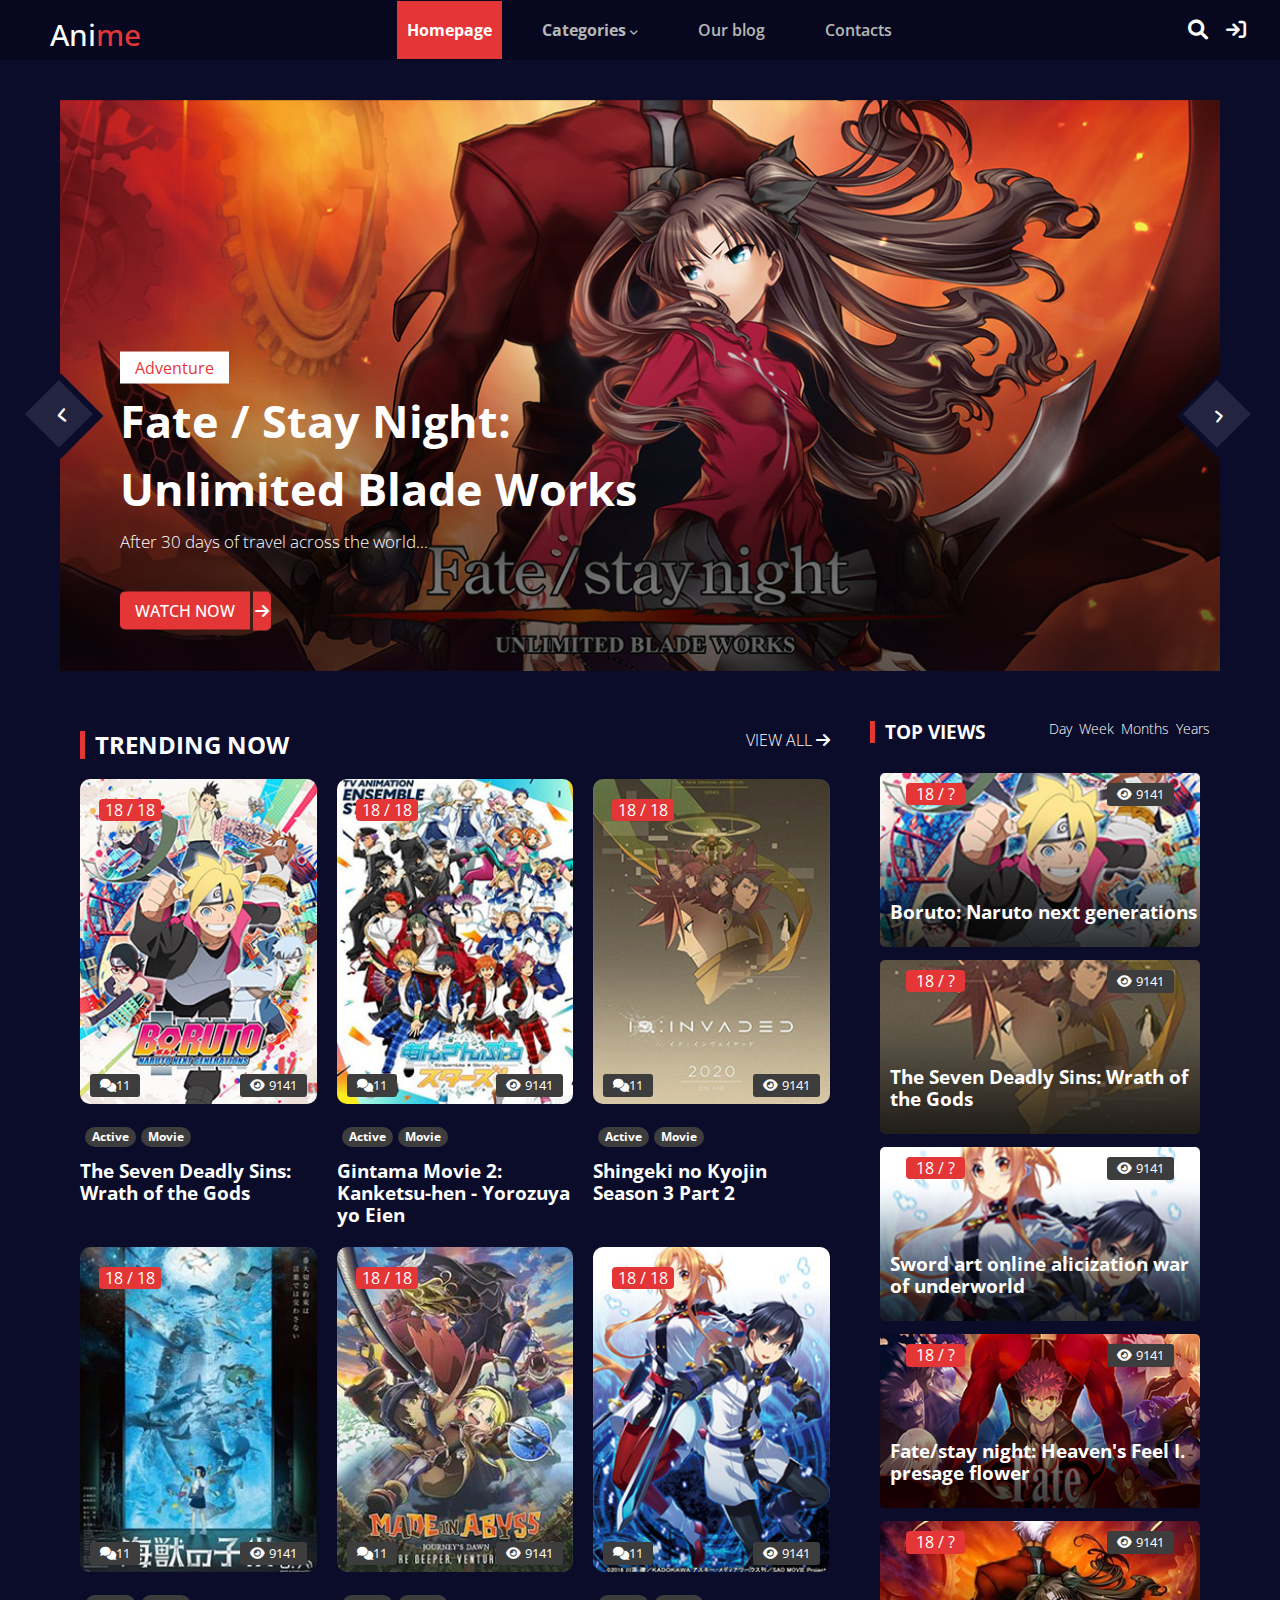
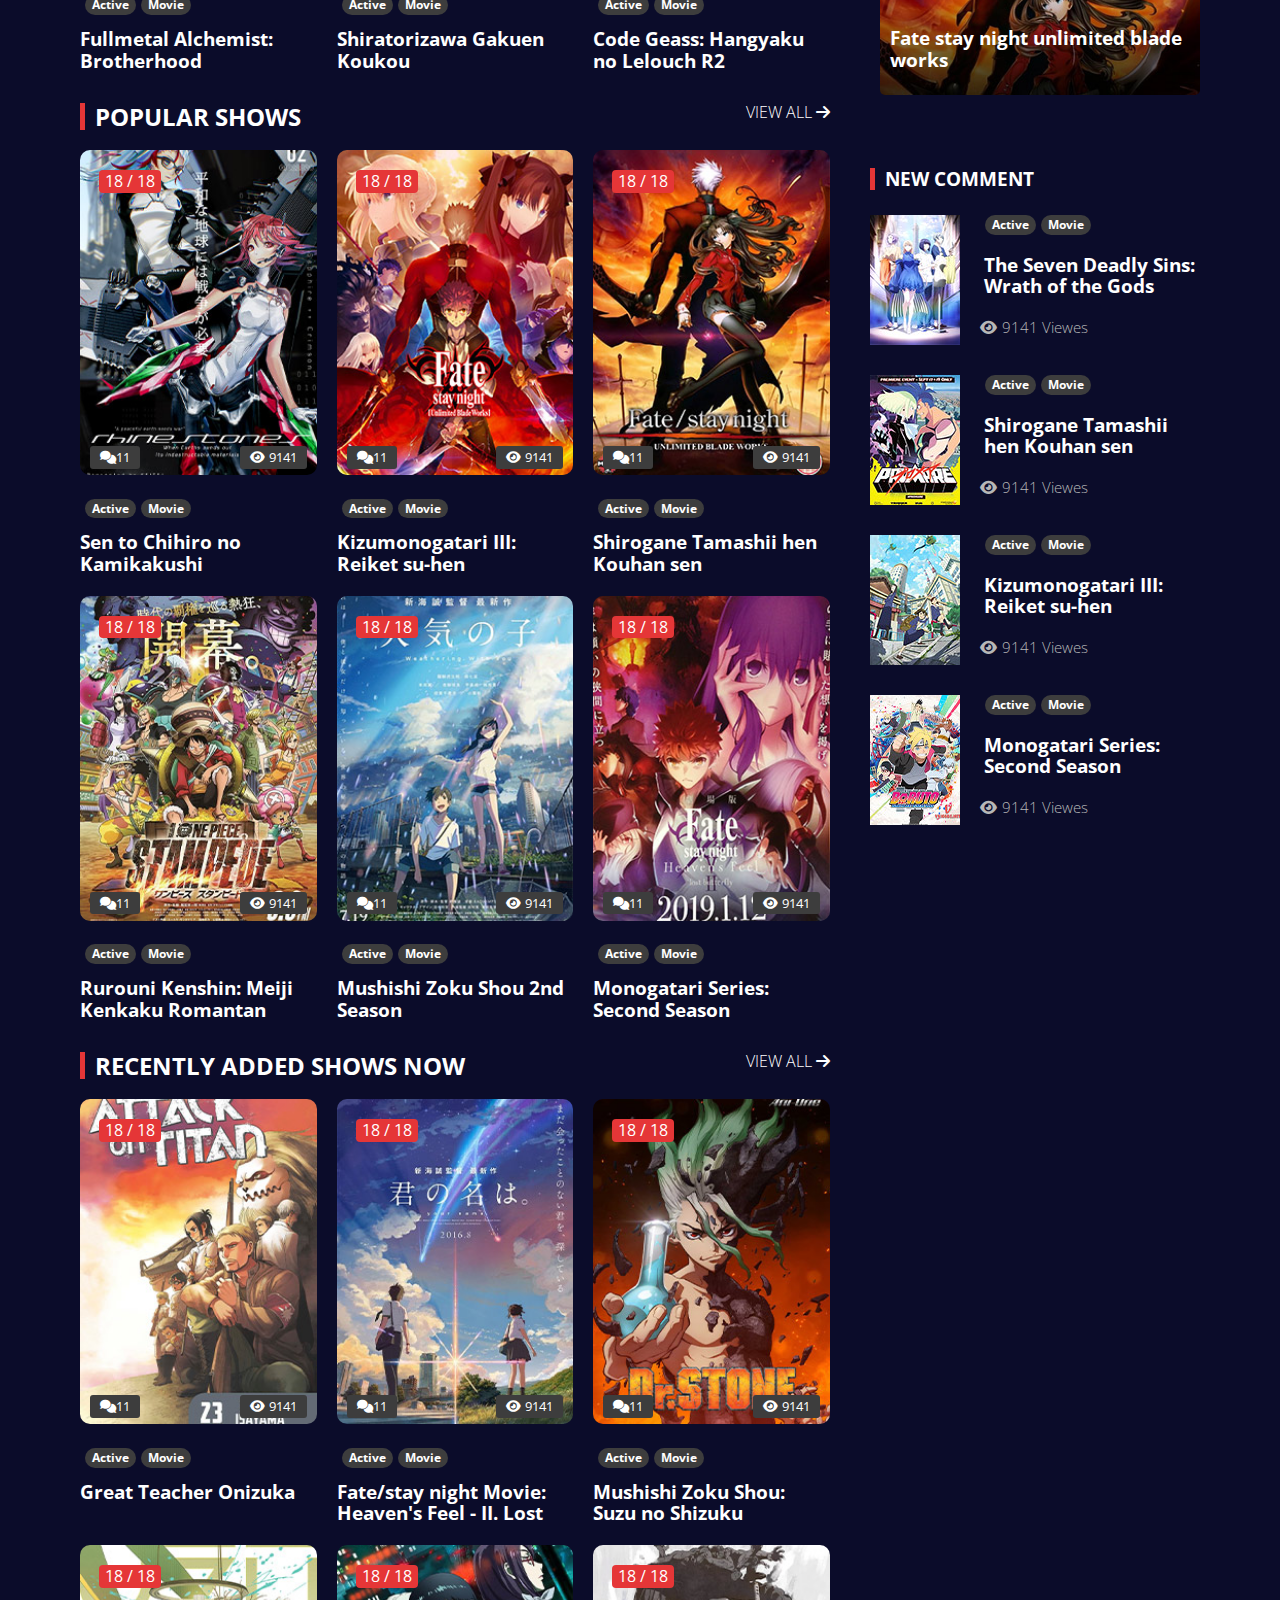
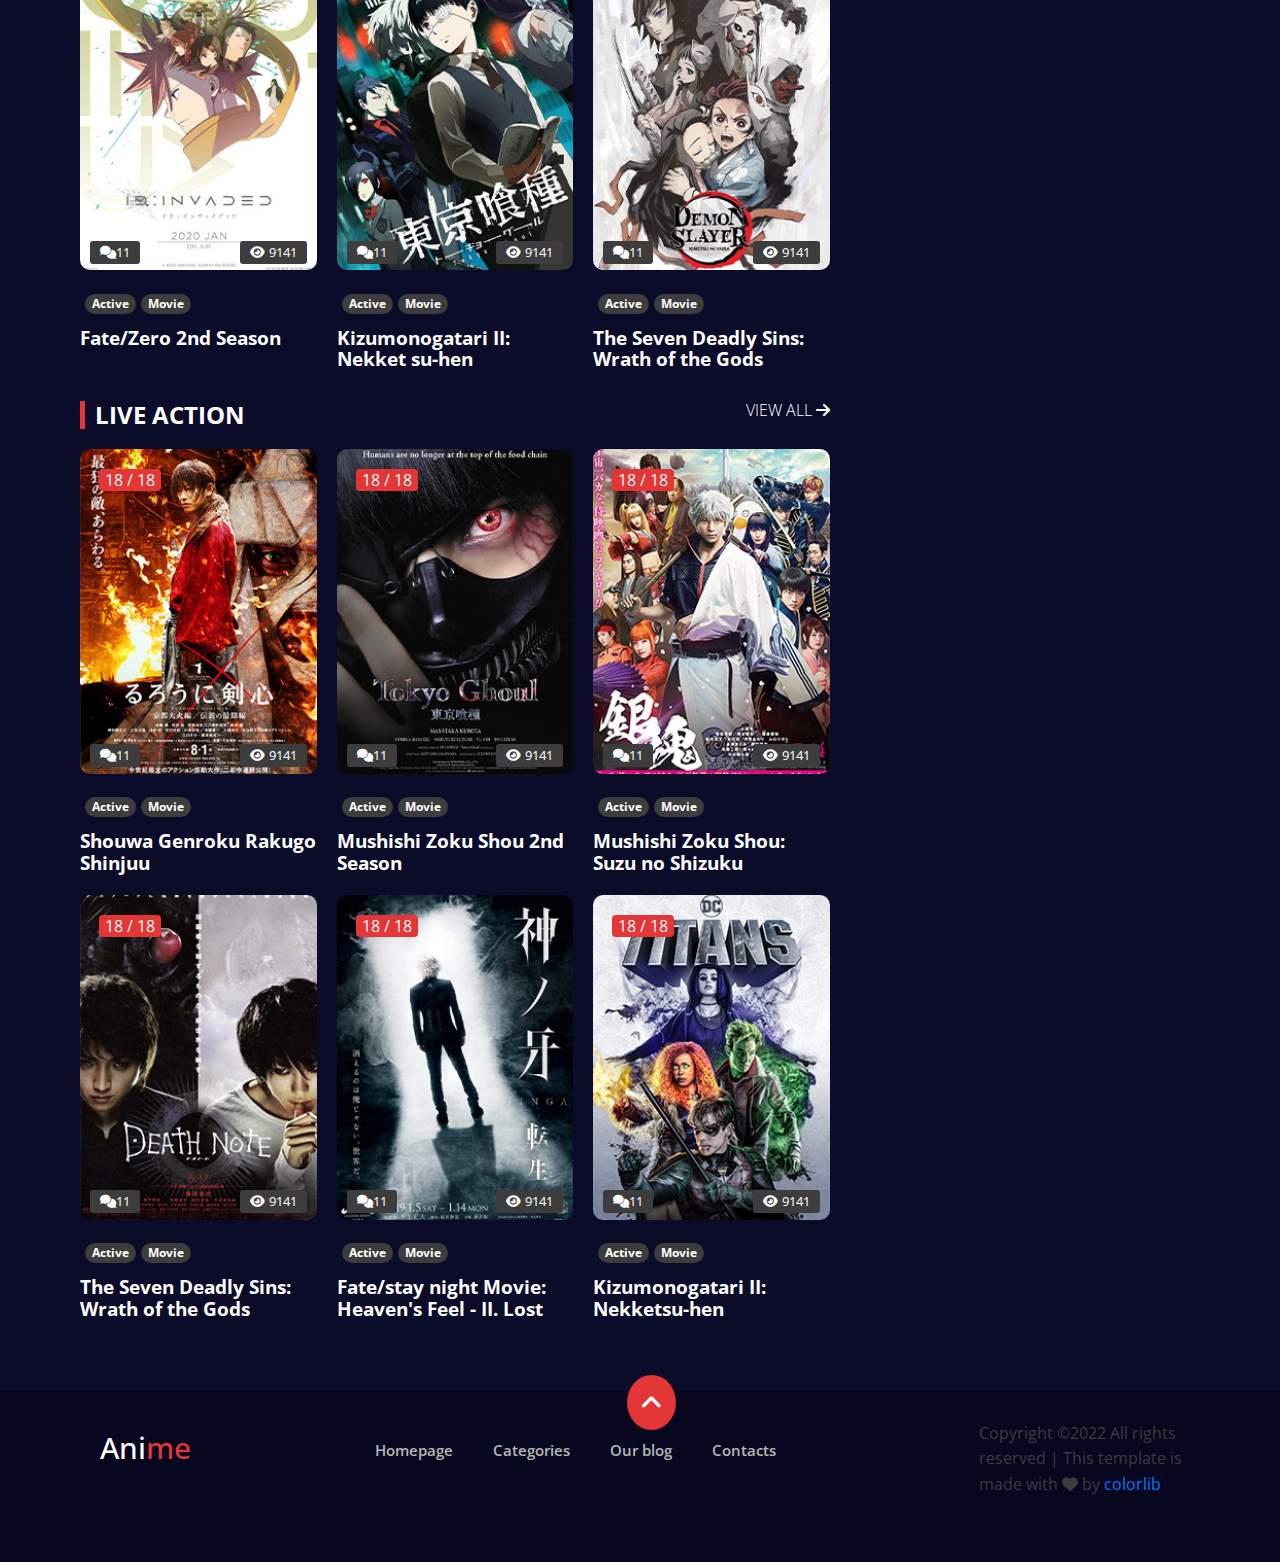
==== commit 4b59610d: "Update index.html" ====
--- a/index.html
+++ b/index.html
@@ -608,7 +608,7 @@
       Copyright ©2022 All rights reserved |
      
       This template is made with <i class="fa fa-heart"></i> by 
-      <a href="https://colorlib.com/"> colorlib </a>
+      <a href="#"> colorlib </a>
     </p>
   
   </div>
